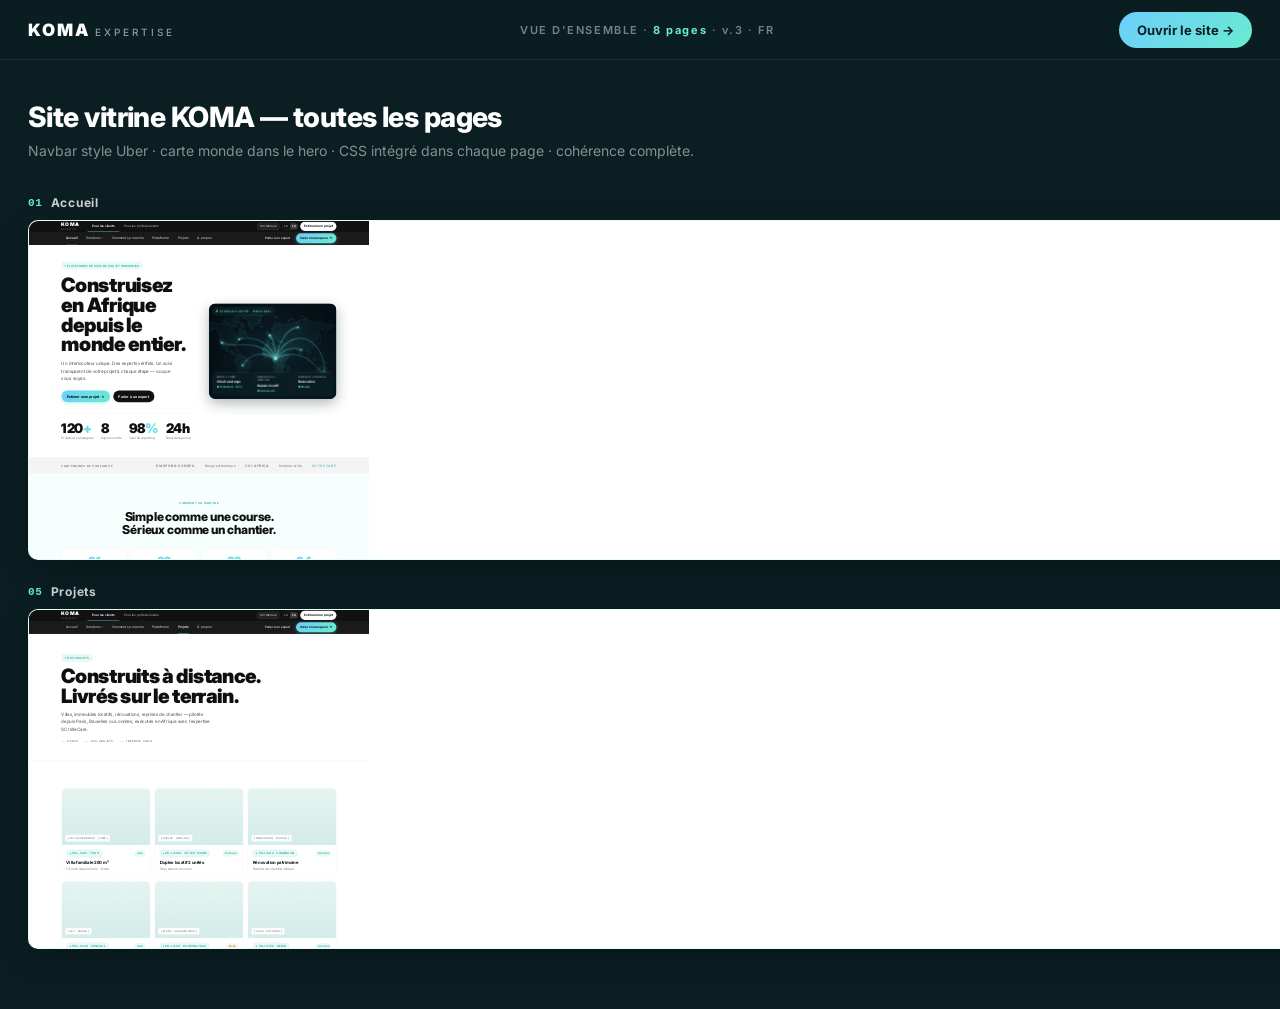
==== index.html @ 849e343f "init" ====
<!doctype html>
<html lang="fr">
<head>
<meta charset="utf-8"/>
<meta name="viewport" content="width=device-width, initial-scale=1"/>
<title>KOMA — Vue d'ensemble du site</title>
<link href="https://fonts.googleapis.com/css2?family=Inter:wght@400;500;600;700;800;900&display=swap" rel="stylesheet">
<style>
*,*::before,*::after{box-sizing:border-box;margin:0;padding:0;}
body{font-family:'Inter',sans-serif;background:#0B1F23;color:#fff;}
.bar{position:fixed;top:0;left:0;right:0;height:60px;background:rgba(11,31,35,0.95);backdrop-filter:blur(12px);display:flex;align-items:center;justify-content:space-between;padding:0 28px;border-bottom:1px solid rgba(255,255,255,0.08);z-index:100;}
.brand{font-weight:900;font-size:17px;letter-spacing:0.12em;}
.brand span{font-weight:500;font-size:10px;letter-spacing:0.3em;opacity:0.55;}
.meta{font-size:11px;color:rgba(255,255,255,0.45);letter-spacing:0.14em;font-weight:600;}
.meta b{color:#69EBD1;}
.cta{background:linear-gradient(135deg,#6DCEFC,#69EBD1);color:#0B1F23;border:0;padding:10px 18px;border-radius:999px;font:700 13px 'Inter';cursor:pointer;}
.wrap{padding:100px 28px 60px;max-width:1500px;margin:0 auto;}
.head{margin-bottom:36px;}
.head h1{font-size:28px;font-weight:800;letter-spacing:-0.02em;}
.head p{color:rgba(255,255,255,0.5);margin-top:8px;font-size:14px;}
.grid{display:grid;grid-template-columns:repeat(4,1fr);gap:24px;}
@media(max-width:1100px){.grid{grid-template-columns:repeat(2,1fr);}}
@media(max-width:600px){.grid{grid-template-columns:1fr;}}
.board{}
.board .label{display:flex;align-items:center;gap:8px;font-size:12px;font-weight:700;letter-spacing:0.06em;margin-bottom:10px;color:rgba(255,255,255,0.8);}
.board .label .n{font-family:monospace;color:#69EBD1;font-size:11px;}
.frame{border-radius:10px;overflow:hidden;border:1px solid rgba(105,235,209,0.18);box-shadow:0 8px 32px rgba(0,0,0,0.3);background:#fff;position:relative;height:340px;}
.frame iframe{width:1440px;border:none;transform-origin:0 0;pointer-events:none;display:block;}
.frame a.open{position:absolute;bottom:10px;right:10px;background:rgba(11,31,35,0.85);color:#69EBD1;font:600 10px monospace;letter-spacing:0.1em;padding:6px 11px;border-radius:999px;border:1px solid rgba(105,235,209,0.3);text-decoration:none;backdrop-filter:blur(4px);}
.frame a.full{position:absolute;inset:0;}
</style>
</head>
<body>
<div class="bar">
  <div class="brand">KOMA <span>EXPERTISE</span></div>
  <div class="meta">VUE D'ENSEMBLE · <b>8 pages</b> · v.3 · FR</div>
  <button class="cta" onclick="window.open('home.html','_blank')">Ouvrir le site →</button>
</div>
<div class="wrap">
  <div class="head">
    <h1>Site vitrine KOMA — toutes les pages</h1>
    <p>Navbar style Uber · carte monde dans le hero · CSS intégré dans chaque page · cohérence complète.</p>
  </div>
  <div class="grid" id="grid"></div>
</div>
<script>
const pages=[
 {label:'Accueil',href:'home.html',h:5400},
 {label:'Solutions',href:'solutions.html',h:3400},
 {label:'Comment ça marche',href:'journey.html',h:3200},
 {label:'Plateforme',href:'platform.html',h:3000},
 {label:'Projets',href:'projects.html',h:2800},
 {label:'Pour les pros',href:'partners.html',h:3800},
 {label:'À propos',href:'about.html',h:2800},
 {label:'Contact',href:'contact.html',h:2200},
];
const scale=340/1440;
const grid=document.getElementById('grid');
pages.forEach((p,i)=>{
 const fh=Math.round(p.h*scale);
 grid.innerHTML+=`<div class="board">
   <div class="label"><span class="n">0${i+1}</span> ${p.label}</div>
   <div class="frame">
     <iframe src="${p.href}" style="height:${p.h}px;transform:scale(${scale});" scrolling="no"></iframe>
     <a class="full" href="${p.href}" target="_blank"></a>
     <a class="open" href="${p.href}" target="_blank">Ouvrir ↗</a>
   </div>
 </div>`;
});
</script>
</body>
</html>
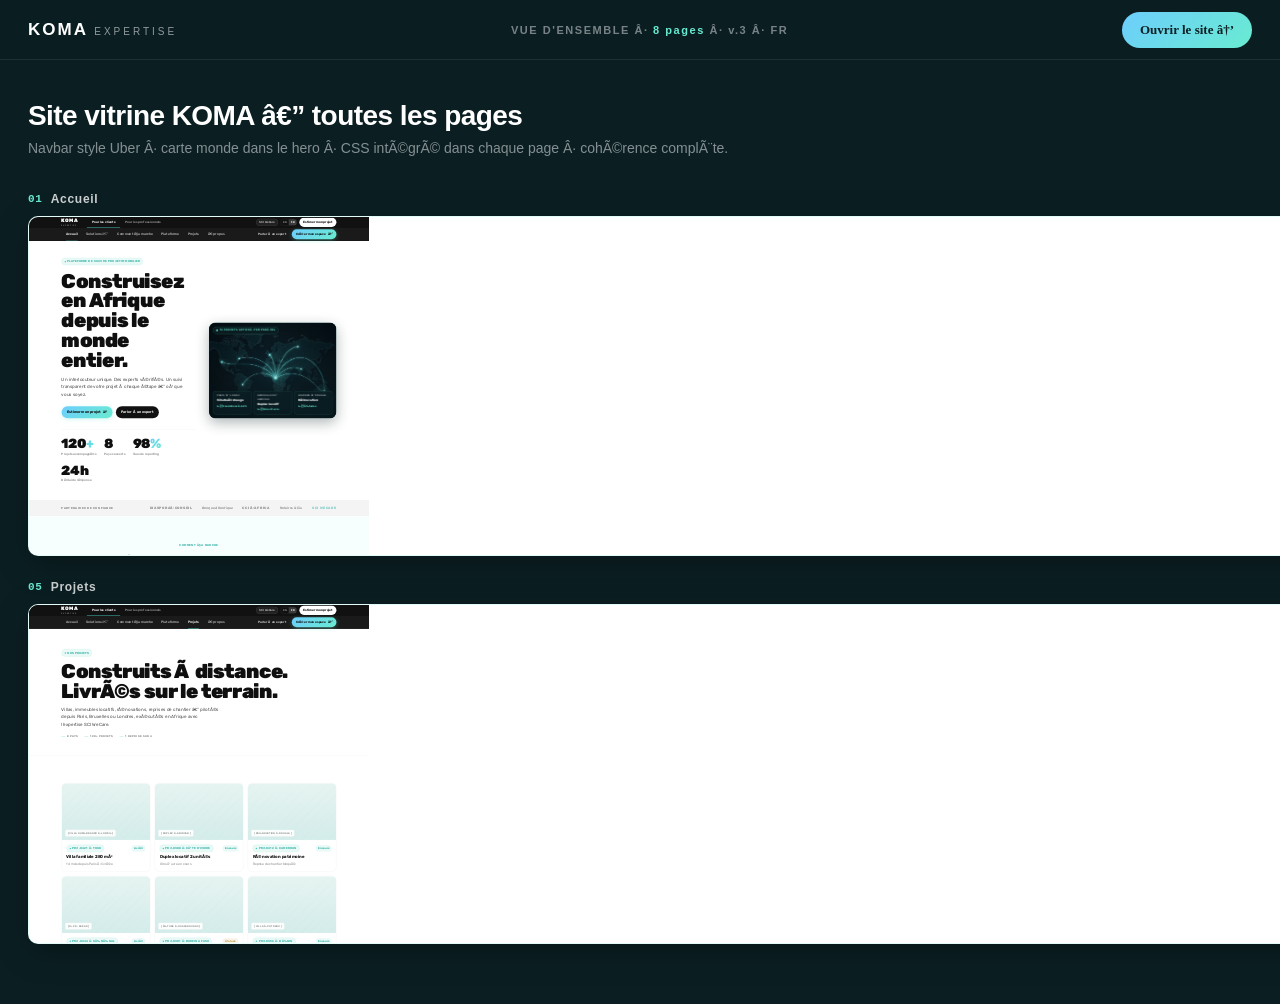
==== commit ab550f71: "Change fonts to Rubik across all pages Replace Inter with Rubik (wght 400,500,600,700,900) for displ" ====
--- a/index.html
+++ b/index.html
@@ -1,10 +1,10 @@
-<!doctype html>
+﻿<!doctype html>
 <html lang="fr">
 <head>
 <meta charset="utf-8"/>
 <meta name="viewport" content="width=device-width, initial-scale=1"/>
-<title>KOMA — Vue d'ensemble du site</title>
-<link href="https://fonts.googleapis.com/css2?family=Inter:wght@400;500;600;700;800;900&display=swap" rel="stylesheet">
+<title>KOMA â€” Vue d'ensemble du site</title>
+<link href="https://fonts.googleapis.com/css2?family=Rubik:wght@400;500;600;700;900&display=swap" rel="stylesheet">
 <style>
 *,*::before,*::after{box-sizing:border-box;margin:0;padding:0;}
 body{font-family:'Inter',sans-serif;background:#0B1F23;color:#fff;}
@@ -33,13 +33,13 @@
 <body>
 <div class="bar">
   <div class="brand">KOMA <span>EXPERTISE</span></div>
-  <div class="meta">VUE D'ENSEMBLE · <b>8 pages</b> · v.3 · FR</div>
-  <button class="cta" onclick="window.open('home.html','_blank')">Ouvrir le site →</button>
+  <div class="meta">VUE D'ENSEMBLE Â· <b>8 pages</b> Â· v.3 Â· FR</div>
+  <button class="cta" onclick="window.open('home.html','_blank')">Ouvrir le site â†’</button>
 </div>
 <div class="wrap">
   <div class="head">
-    <h1>Site vitrine KOMA — toutes les pages</h1>
-    <p>Navbar style Uber · carte monde dans le hero · CSS intégré dans chaque page · cohérence complète.</p>
+    <h1>Site vitrine KOMA â€” toutes les pages</h1>
+    <p>Navbar style Uber Â· carte monde dans le hero Â· CSS intÃ©grÃ© dans chaque page Â· cohÃ©rence complÃ¨te.</p>
   </div>
   <div class="grid" id="grid"></div>
 </div>
@@ -47,11 +47,11 @@
 const pages=[
  {label:'Accueil',href:'home.html',h:5400},
  {label:'Solutions',href:'solutions.html',h:3400},
- {label:'Comment ça marche',href:'journey.html',h:3200},
+ {label:'Comment Ã§a marche',href:'journey.html',h:3200},
  {label:'Plateforme',href:'platform.html',h:3000},
  {label:'Projets',href:'projects.html',h:2800},
  {label:'Pour les pros',href:'partners.html',h:3800},
- {label:'À propos',href:'about.html',h:2800},
+ {label:'Ã€ propos',href:'about.html',h:2800},
  {label:'Contact',href:'contact.html',h:2200},
 ];
 const scale=340/1440;
@@ -63,10 +63,12 @@
    <div class="frame">
      <iframe src="${p.href}" style="height:${p.h}px;transform:scale(${scale});" scrolling="no"></iframe>
      <a class="full" href="${p.href}" target="_blank"></a>
-     <a class="open" href="${p.href}" target="_blank">Ouvrir ↗</a>
+     <a class="open" href="${p.href}" target="_blank">Ouvrir â†—</a>
    </div>
  </div>`;
 });
 </script>
 </body>
 </html>
+
+
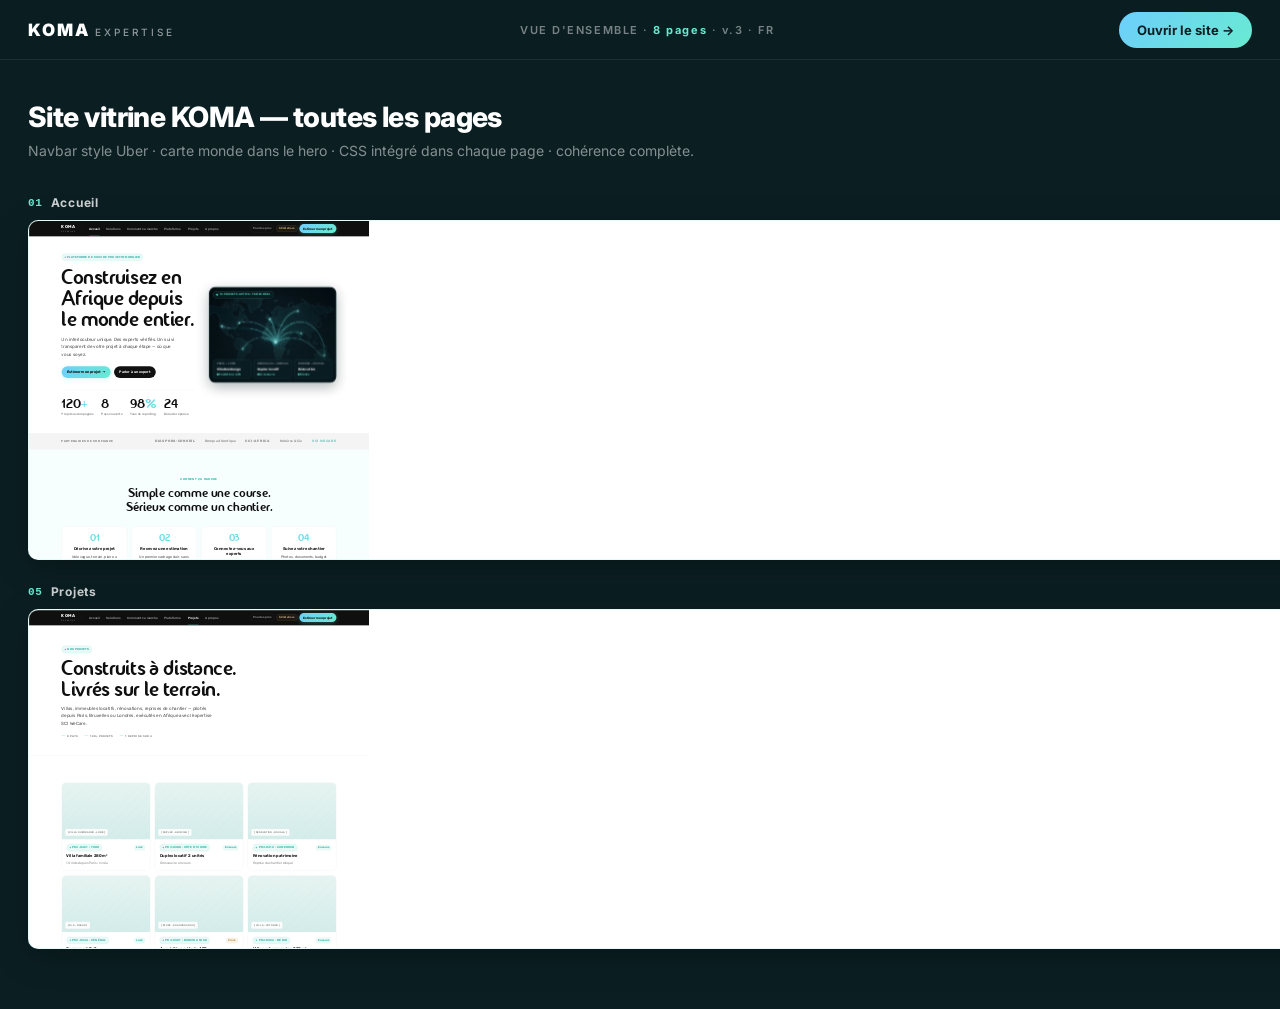
==== commit 1e39787a: "inint2" ====
--- a/index.html
+++ b/index.html
@@ -1,10 +1,10 @@
-﻿<!doctype html>
+<!doctype html>
 <html lang="fr">
 <head>
 <meta charset="utf-8"/>
 <meta name="viewport" content="width=device-width, initial-scale=1"/>
-<title>KOMA â€” Vue d'ensemble du site</title>
-<link href="https://fonts.googleapis.com/css2?family=Rubik:wght@400;500;600;700;900&display=swap" rel="stylesheet">
+<title>KOMA — Vue d'ensemble du site</title>
+<link href="https://fonts.googleapis.com/css2?family=Inter:wght@400;500;600;700;800;900&display=swap" rel="stylesheet">
 <style>
 *,*::before,*::after{box-sizing:border-box;margin:0;padding:0;}
 body{font-family:'Inter',sans-serif;background:#0B1F23;color:#fff;}
@@ -33,13 +33,13 @@
 <body>
 <div class="bar">
   <div class="brand">KOMA <span>EXPERTISE</span></div>
-  <div class="meta">VUE D'ENSEMBLE Â· <b>8 pages</b> Â· v.3 Â· FR</div>
-  <button class="cta" onclick="window.open('home.html','_blank')">Ouvrir le site â†’</button>
+  <div class="meta">VUE D'ENSEMBLE · <b>8 pages</b> · v.3 · FR</div>
+  <button class="cta" onclick="window.open('home.html','_blank')">Ouvrir le site →</button>
 </div>
 <div class="wrap">
   <div class="head">
-    <h1>Site vitrine KOMA â€” toutes les pages</h1>
-    <p>Navbar style Uber Â· carte monde dans le hero Â· CSS intÃ©grÃ© dans chaque page Â· cohÃ©rence complÃ¨te.</p>
+    <h1>Site vitrine KOMA — toutes les pages</h1>
+    <p>Navbar style Uber · carte monde dans le hero · CSS intégré dans chaque page · cohérence complète.</p>
   </div>
   <div class="grid" id="grid"></div>
 </div>
@@ -47,11 +47,11 @@
 const pages=[
  {label:'Accueil',href:'home.html',h:5400},
  {label:'Solutions',href:'solutions.html',h:3400},
- {label:'Comment Ã§a marche',href:'journey.html',h:3200},
+ {label:'Comment ça marche',href:'journey.html',h:3200},
  {label:'Plateforme',href:'platform.html',h:3000},
  {label:'Projets',href:'projects.html',h:2800},
  {label:'Pour les pros',href:'partners.html',h:3800},
- {label:'Ã€ propos',href:'about.html',h:2800},
+ {label:'À propos',href:'about.html',h:2800},
  {label:'Contact',href:'contact.html',h:2200},
 ];
 const scale=340/1440;
@@ -63,12 +63,10 @@
    <div class="frame">
      <iframe src="${p.href}" style="height:${p.h}px;transform:scale(${scale});" scrolling="no"></iframe>
      <a class="full" href="${p.href}" target="_blank"></a>
-     <a class="open" href="${p.href}" target="_blank">Ouvrir â†—</a>
+     <a class="open" href="${p.href}" target="_blank">Ouvrir ↗</a>
    </div>
  </div>`;
 });
 </script>
 </body>
 </html>
-
-
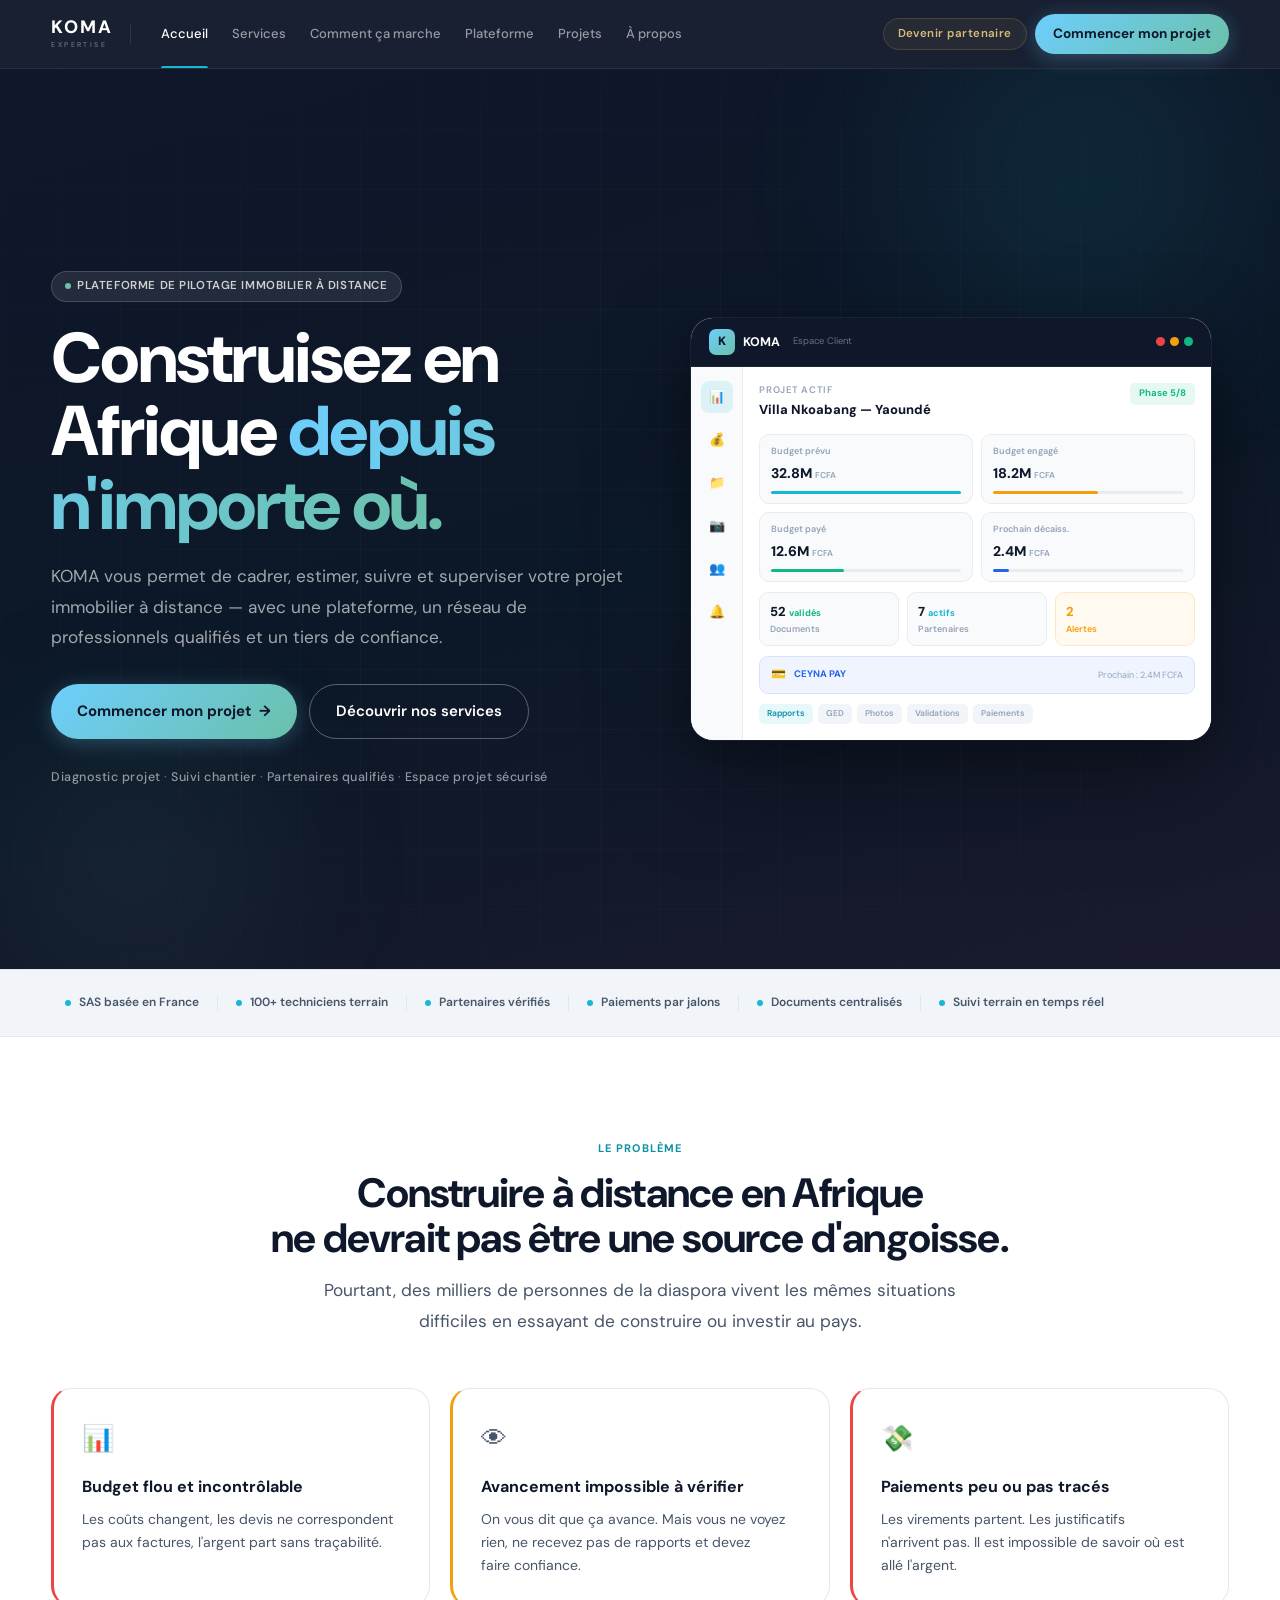
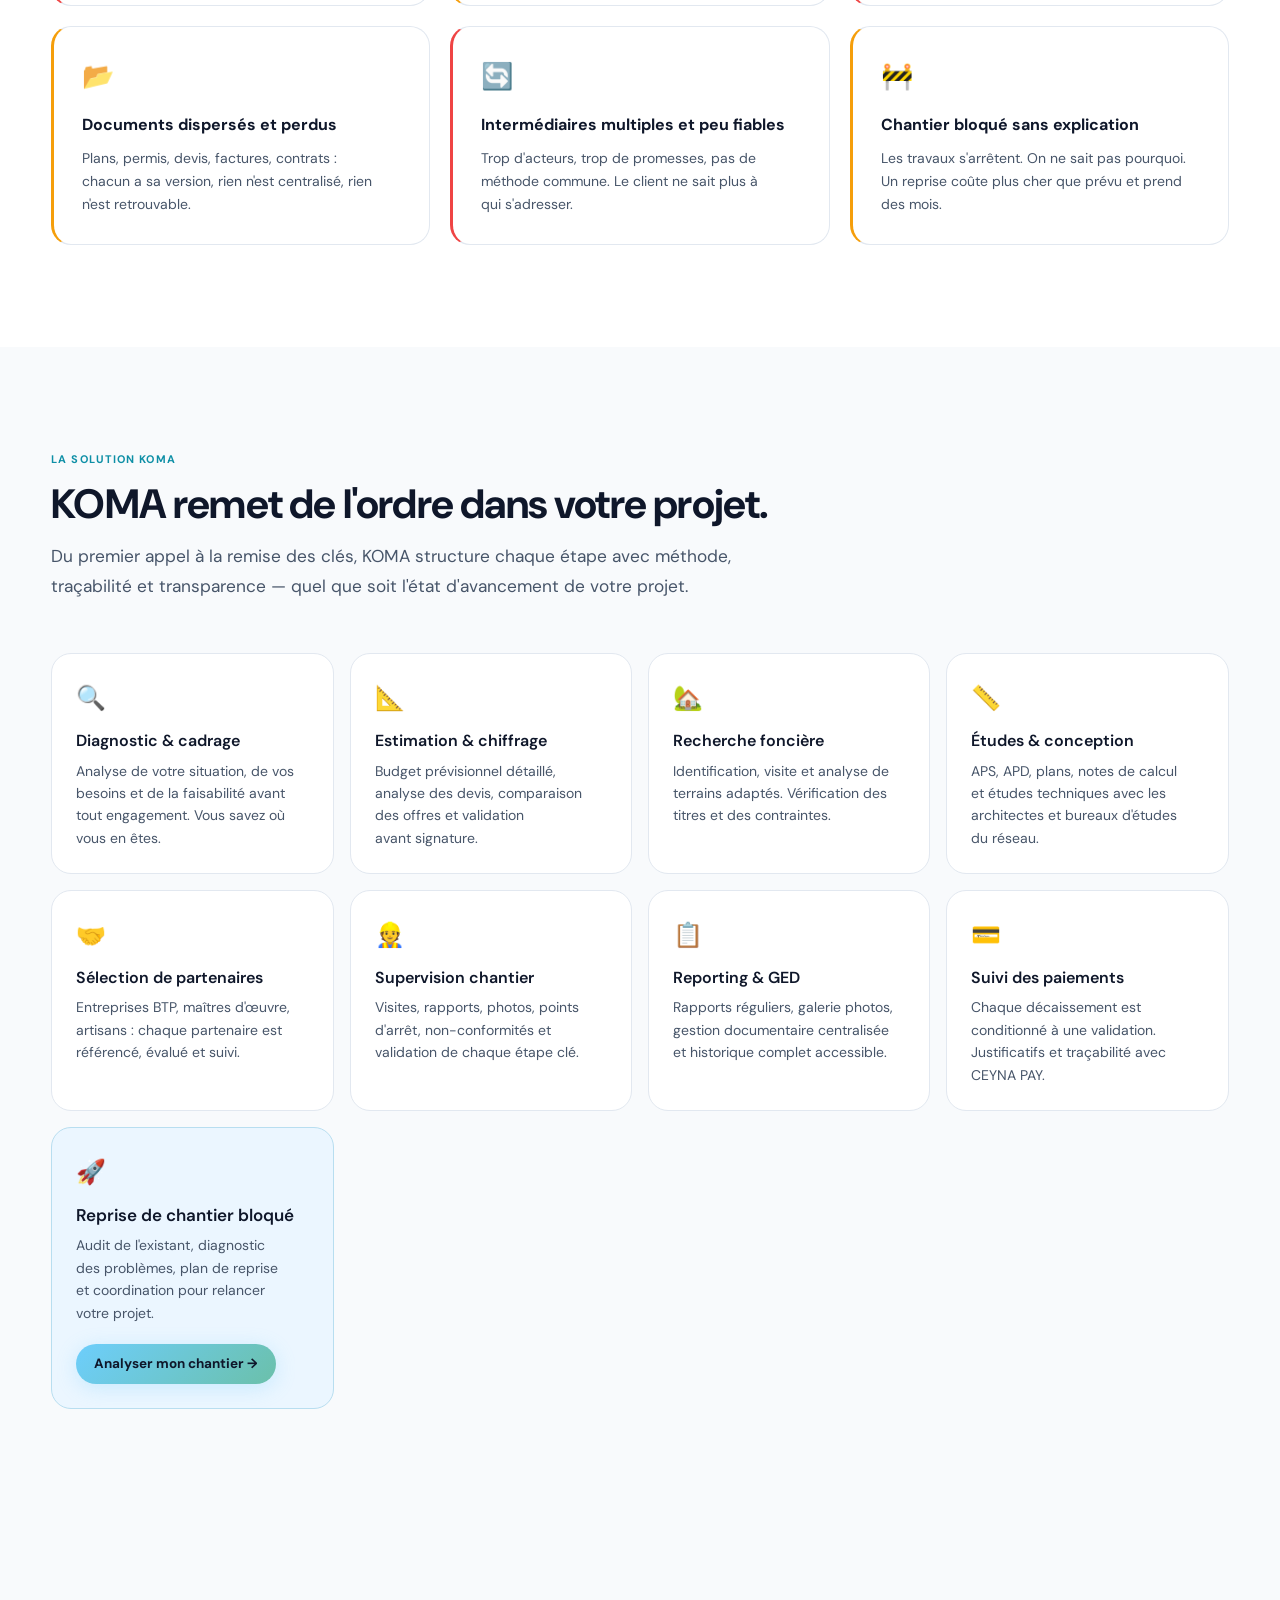
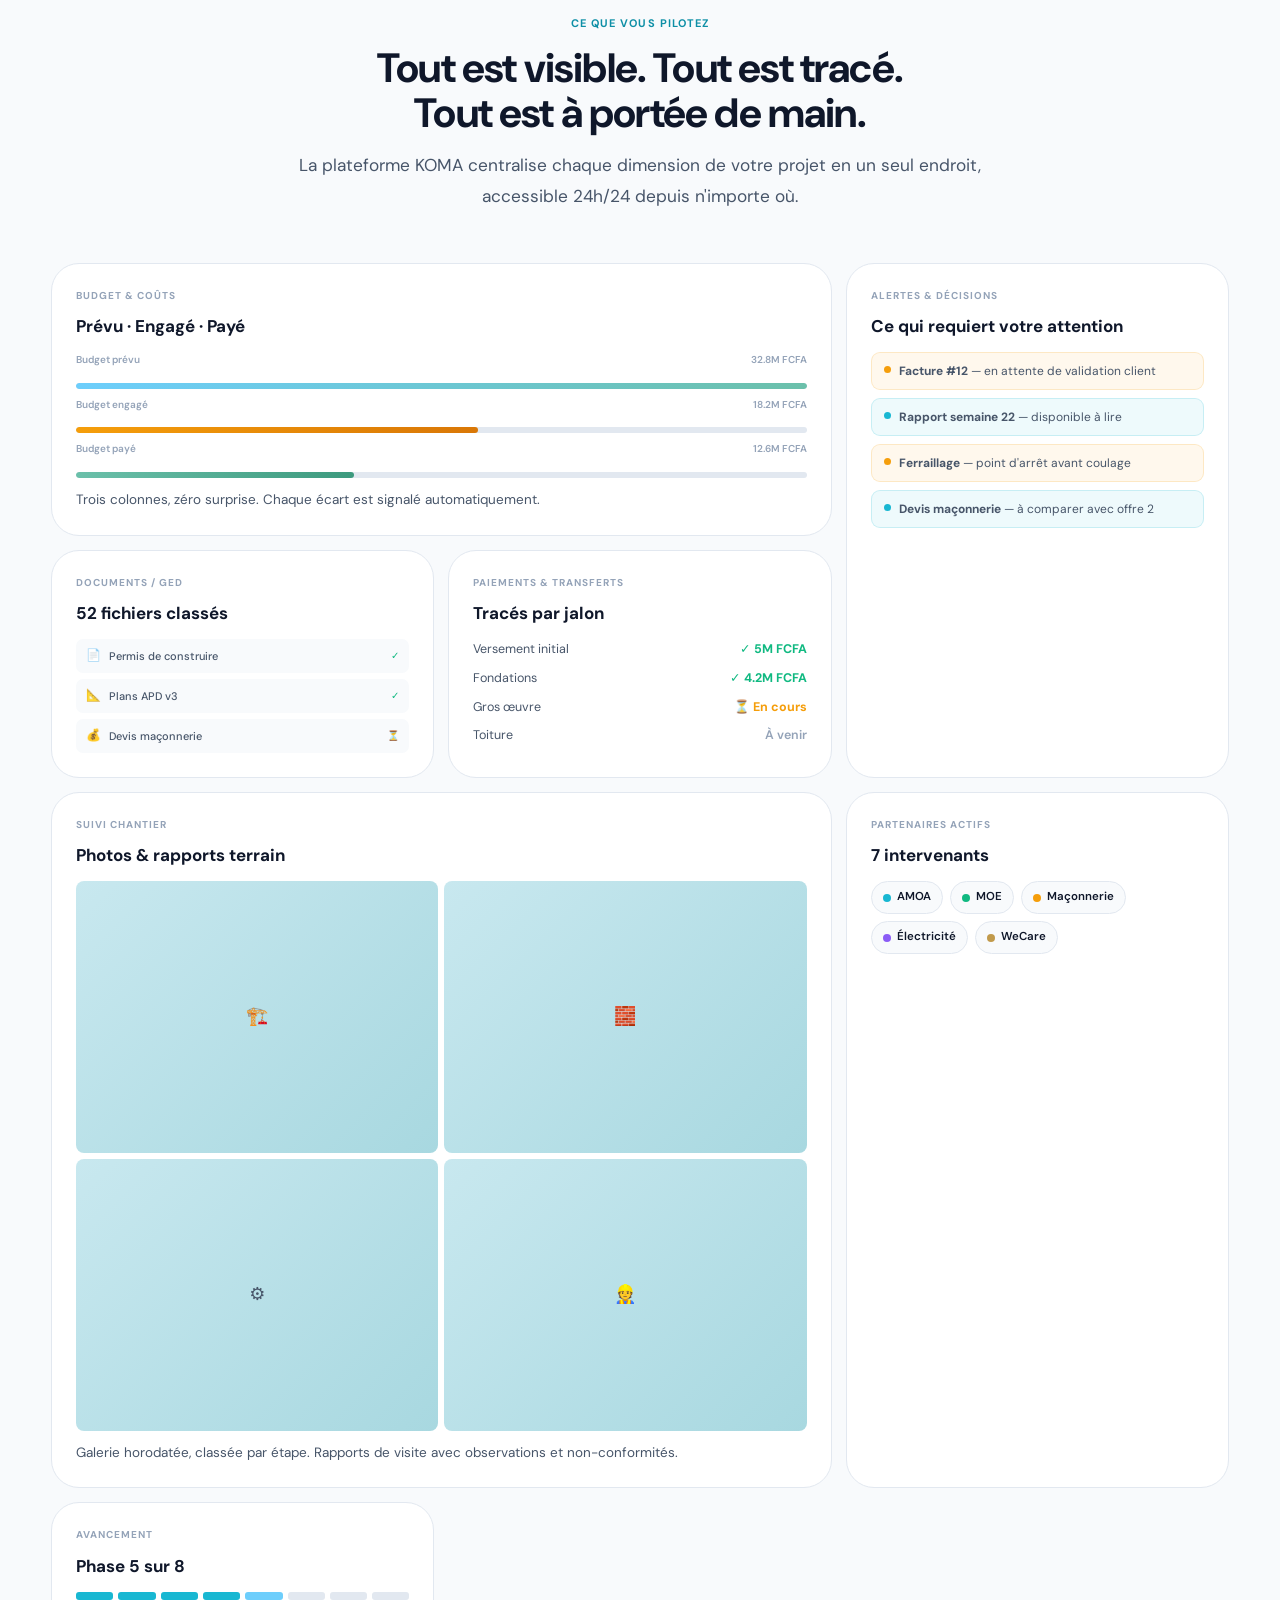
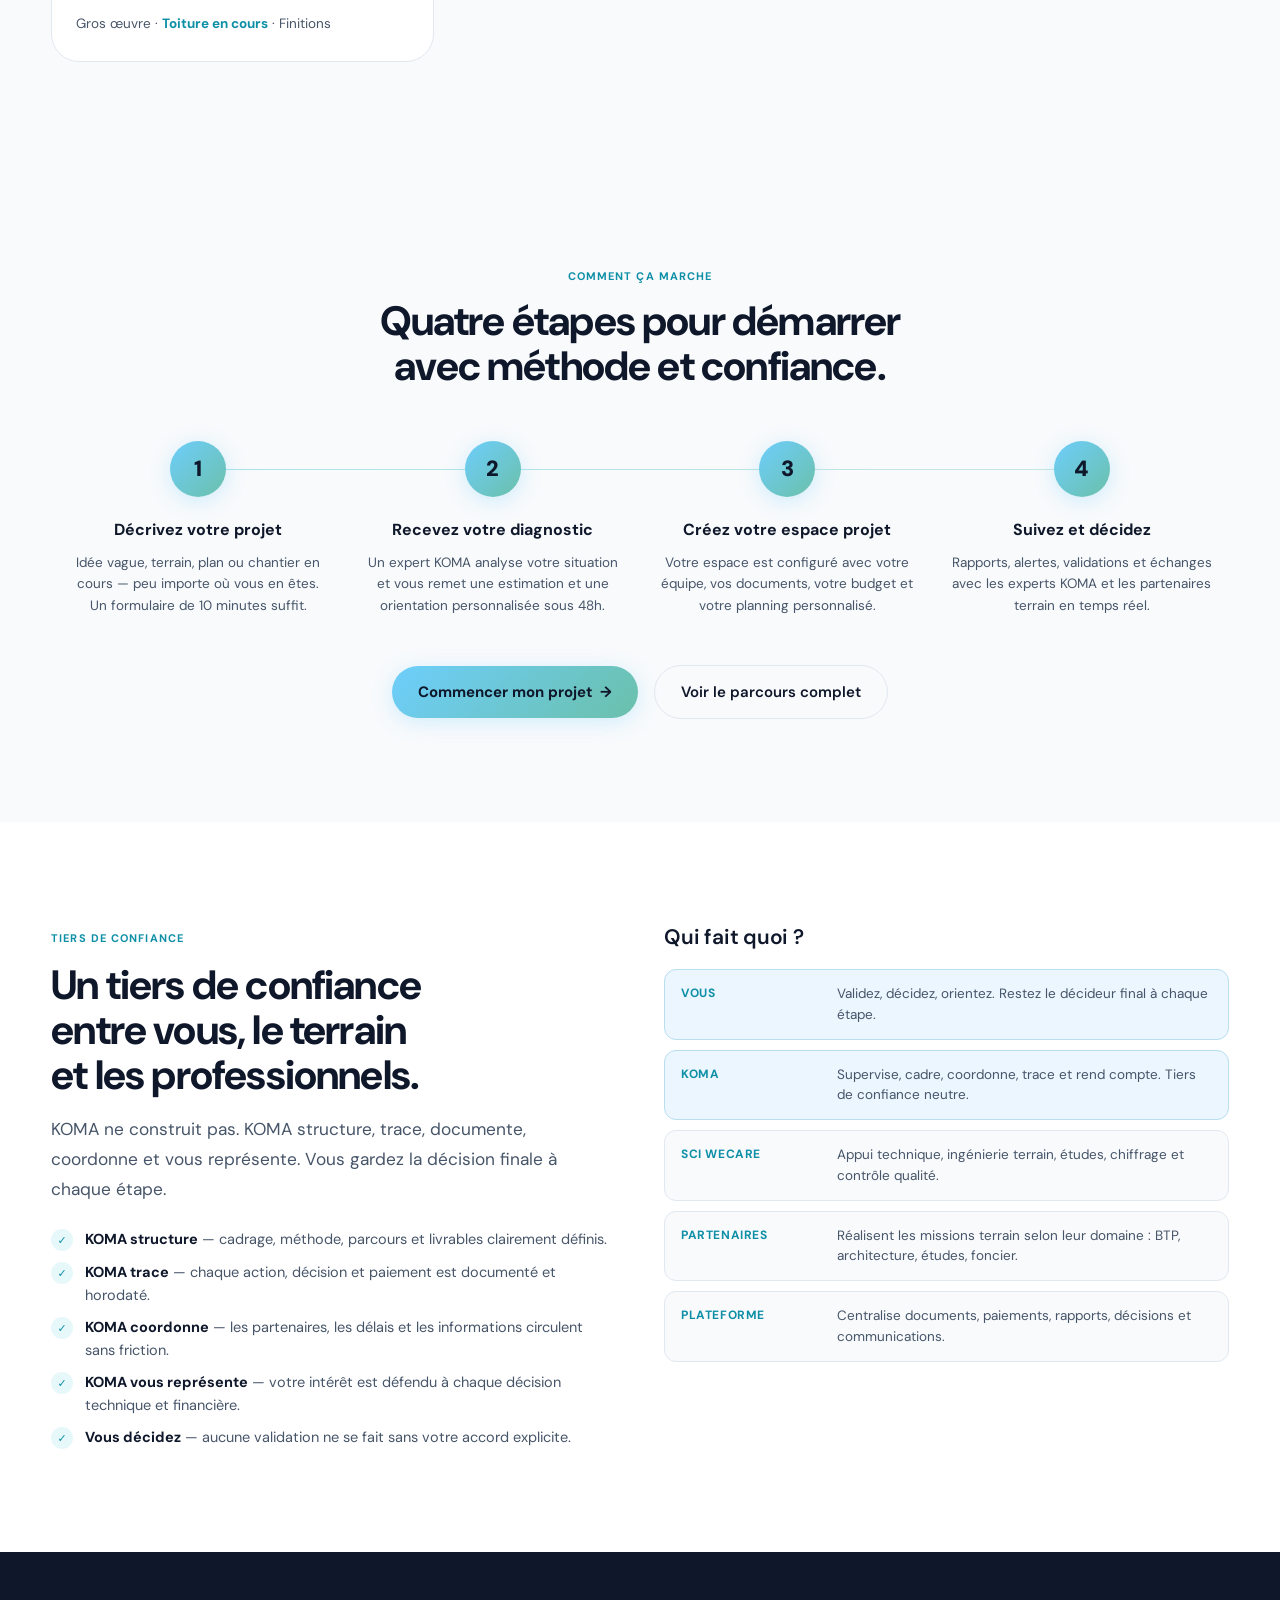
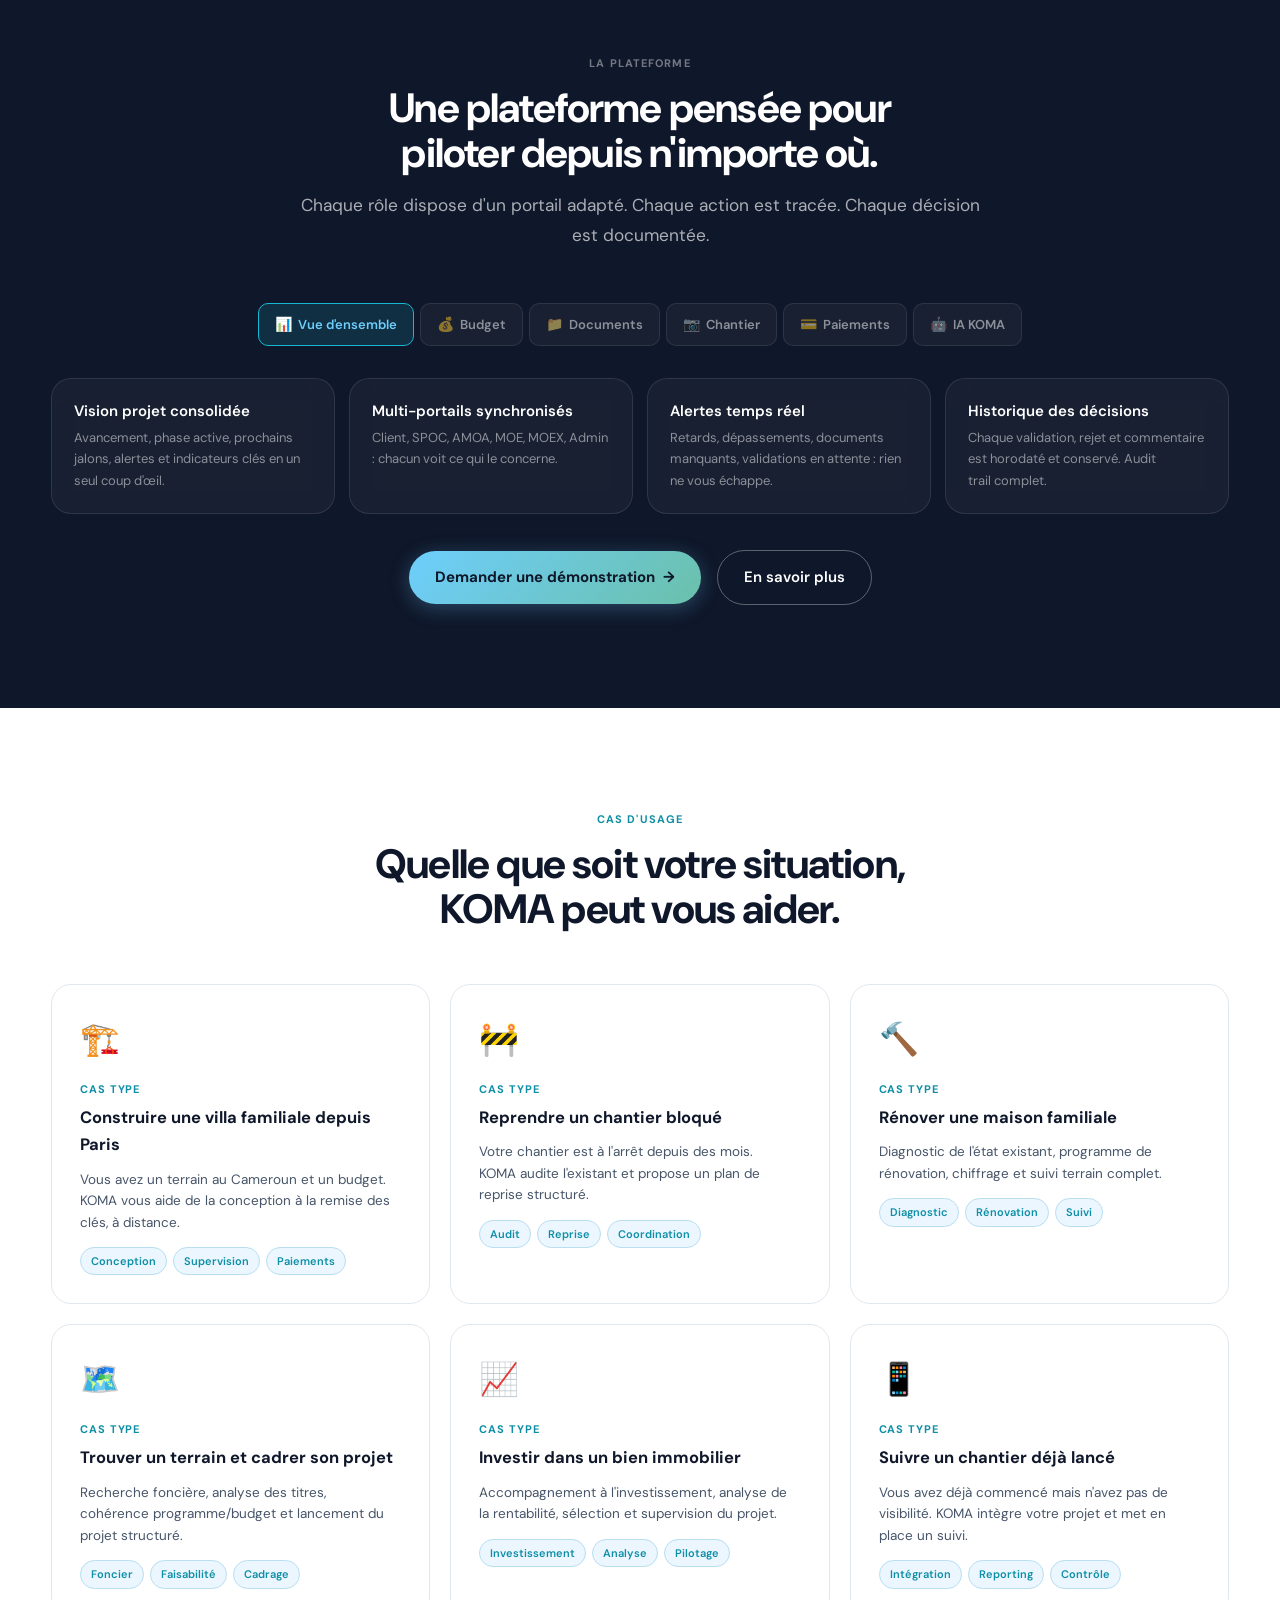
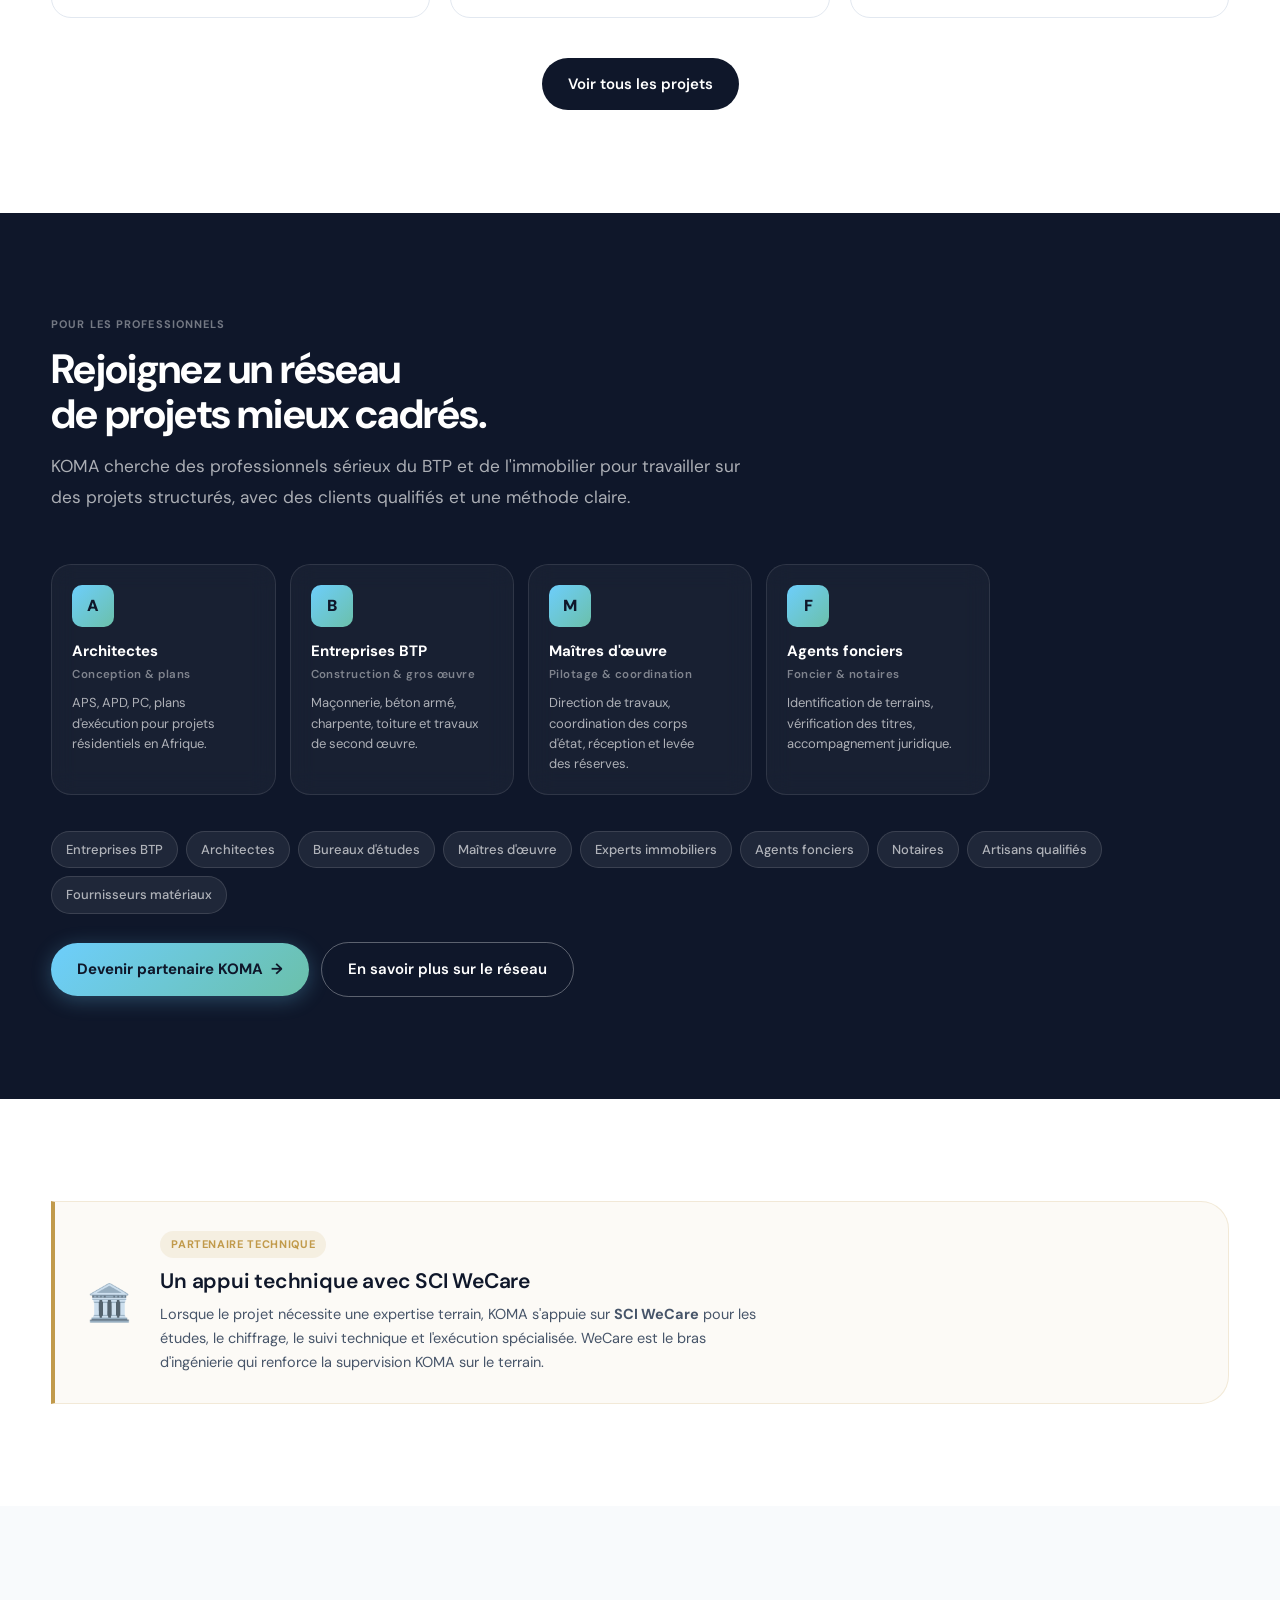
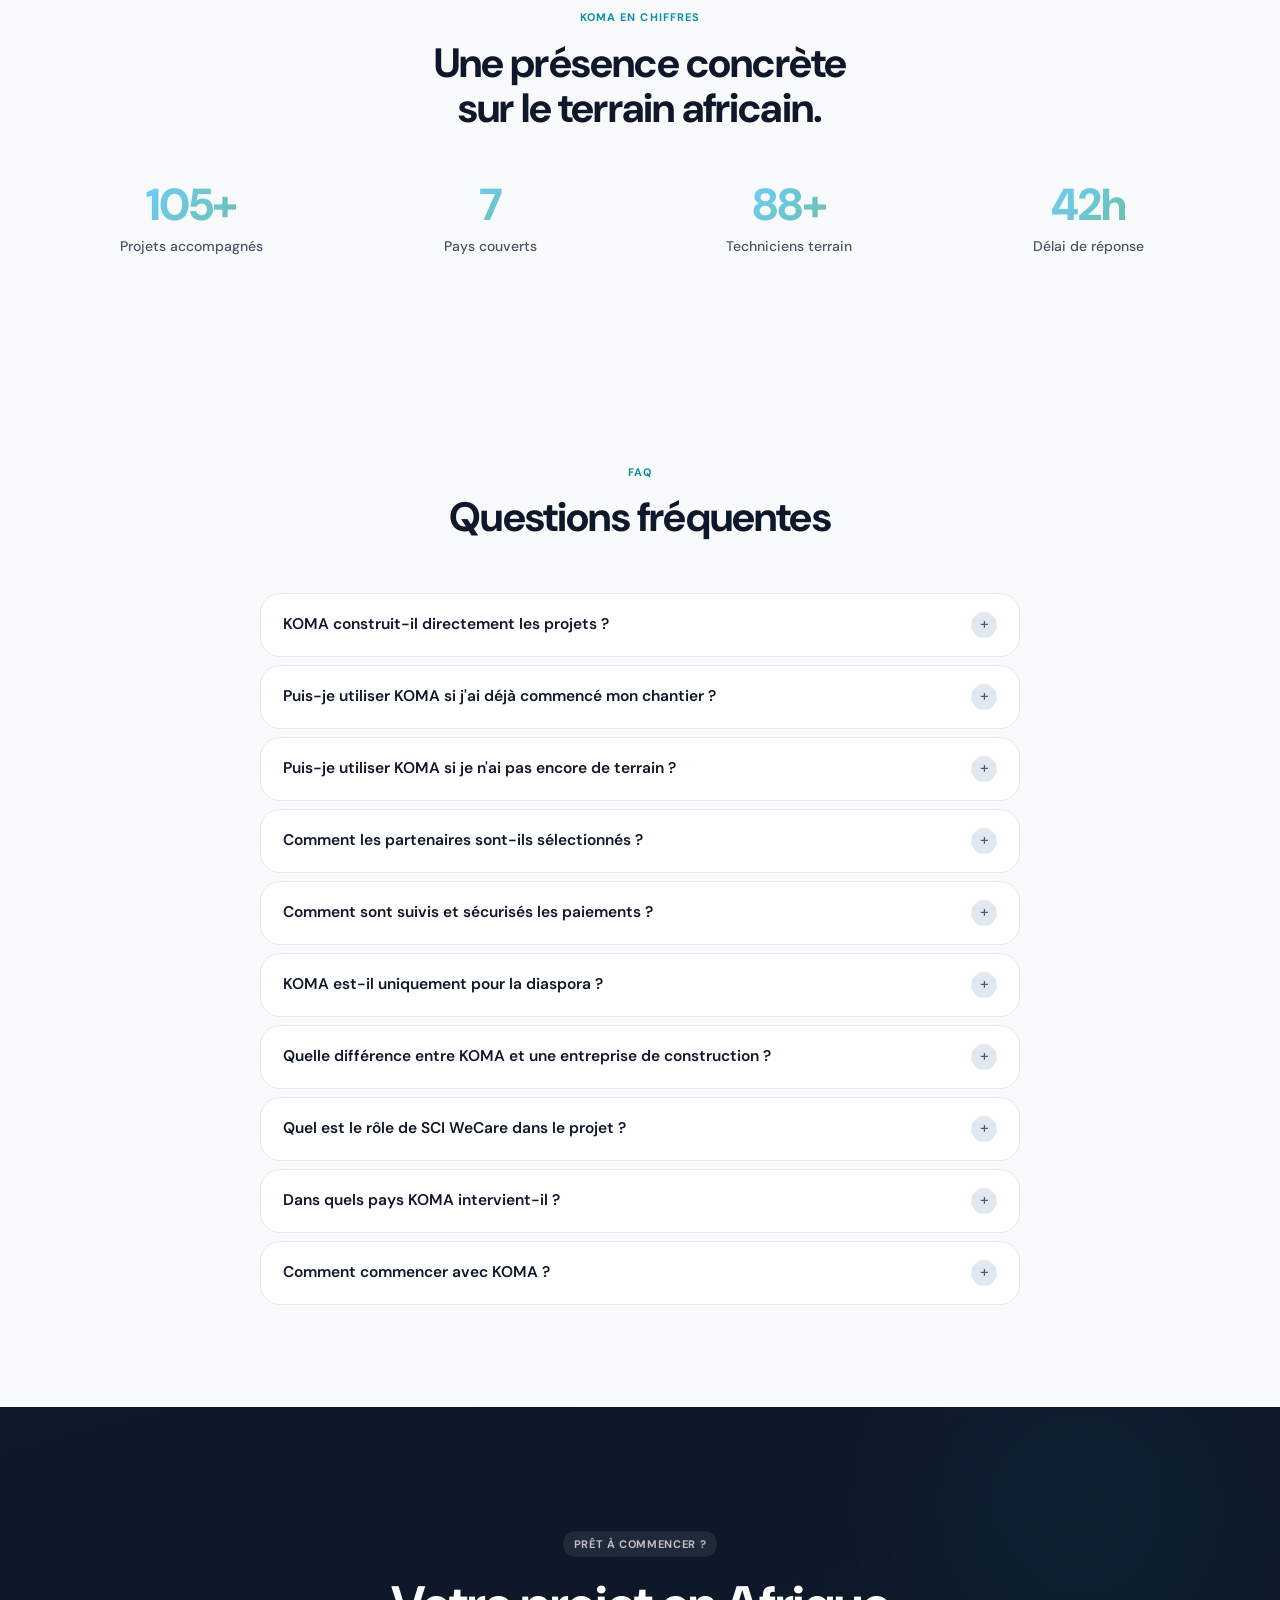
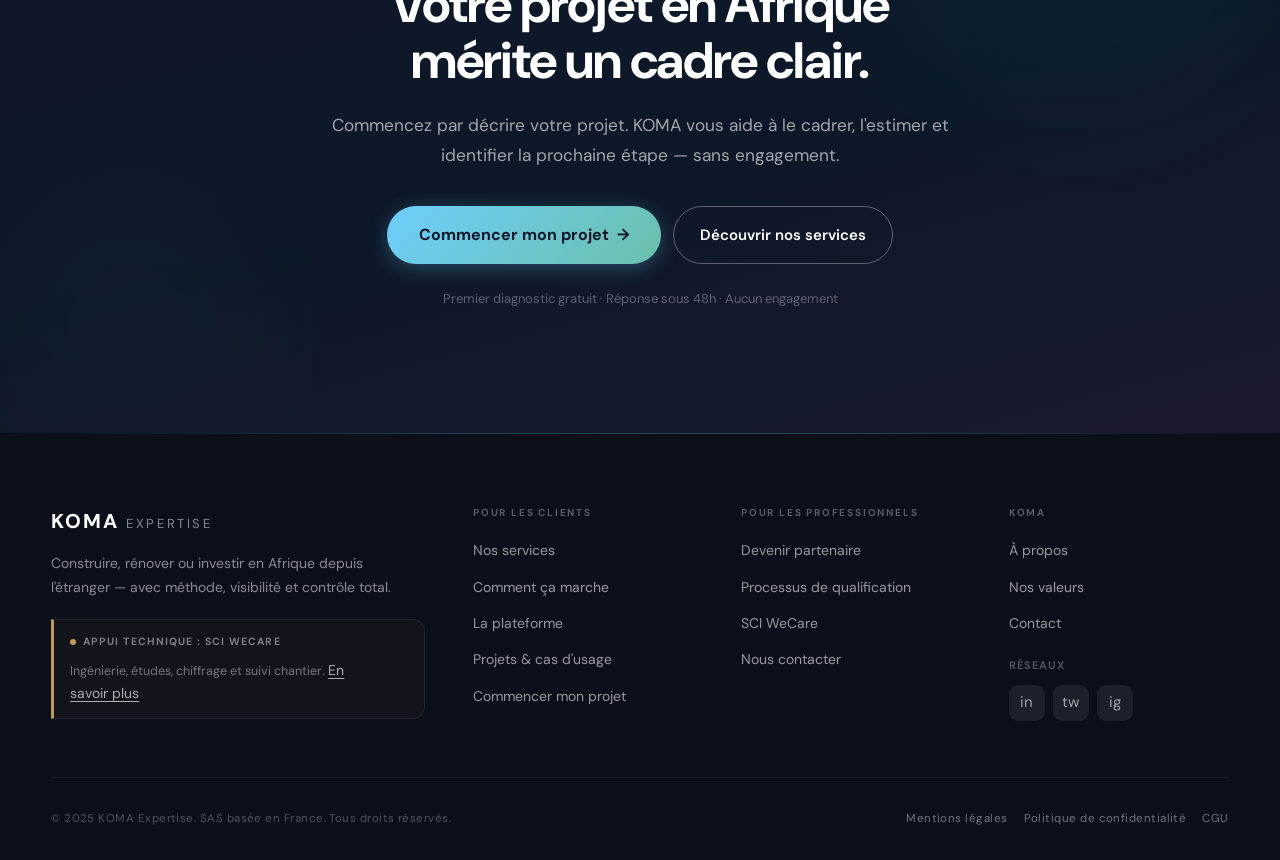
==== commit 1ff3c454: "new design2" ====
--- a/index.html
+++ b/index.html
@@ -3,70 +3,1182 @@
 <head>
 <meta charset="utf-8"/>
 <meta name="viewport" content="width=device-width, initial-scale=1"/>
-<title>KOMA — Vue d'ensemble du site</title>
-<link href="https://fonts.googleapis.com/css2?family=Inter:wght@400;500;600;700;800;900&display=swap" rel="stylesheet">
+<title>KOMA Expertise — Construisez en Afrique depuis n'importe où</title>
+<meta name="description" content="KOMA vous aide à cadrer, estimer, suivre et sécuriser votre projet immobilier en Afrique depuis l'étranger. Plateforme de pilotage, réseau de professionnels, tiers de confiance."/>
+<link rel="preconnect" href="https://fonts.googleapis.com">
+<link rel="preconnect" href="https://fonts.gstatic.com" crossorigin>
+<link href="https://fonts.googleapis.com/css2?family=DM+Sans:ital,opsz,wght@0,9..40,300;0,9..40,400;0,9..40,500;0,9..40,600;0,9..40,700;0,9..40,800;0,9..40,900&display=swap" rel="stylesheet">
+<link rel="stylesheet" href="styles.css">
 <style>
-*,*::before,*::after{box-sizing:border-box;margin:0;padding:0;}
-body{font-family:'Inter',sans-serif;background:#0B1F23;color:#fff;}
-.bar{position:fixed;top:0;left:0;right:0;height:60px;background:rgba(11,31,35,0.95);backdrop-filter:blur(12px);display:flex;align-items:center;justify-content:space-between;padding:0 28px;border-bottom:1px solid rgba(255,255,255,0.08);z-index:100;}
-.brand{font-weight:900;font-size:17px;letter-spacing:0.12em;}
-.brand span{font-weight:500;font-size:10px;letter-spacing:0.3em;opacity:0.55;}
-.meta{font-size:11px;color:rgba(255,255,255,0.45);letter-spacing:0.14em;font-weight:600;}
-.meta b{color:#69EBD1;}
-.cta{background:linear-gradient(135deg,#6DCEFC,#69EBD1);color:#0B1F23;border:0;padding:10px 18px;border-radius:999px;font:700 13px 'Inter';cursor:pointer;}
-.wrap{padding:100px 28px 60px;max-width:1500px;margin:0 auto;}
-.head{margin-bottom:36px;}
-.head h1{font-size:28px;font-weight:800;letter-spacing:-0.02em;}
-.head p{color:rgba(255,255,255,0.5);margin-top:8px;font-size:14px;}
-.grid{display:grid;grid-template-columns:repeat(4,1fr);gap:24px;}
-@media(max-width:1100px){.grid{grid-template-columns:repeat(2,1fr);}}
-@media(max-width:600px){.grid{grid-template-columns:1fr;}}
-.board{}
-.board .label{display:flex;align-items:center;gap:8px;font-size:12px;font-weight:700;letter-spacing:0.06em;margin-bottom:10px;color:rgba(255,255,255,0.8);}
-.board .label .n{font-family:monospace;color:#69EBD1;font-size:11px;}
-.frame{border-radius:10px;overflow:hidden;border:1px solid rgba(105,235,209,0.18);box-shadow:0 8px 32px rgba(0,0,0,0.3);background:#fff;position:relative;height:340px;}
-.frame iframe{width:1440px;border:none;transform-origin:0 0;pointer-events:none;display:block;}
-.frame a.open{position:absolute;bottom:10px;right:10px;background:rgba(11,31,35,0.85);color:#69EBD1;font:600 10px monospace;letter-spacing:0.1em;padding:6px 11px;border-radius:999px;border:1px solid rgba(105,235,209,0.3);text-decoration:none;backdrop-filter:blur(4px);}
-.frame a.full{position:absolute;inset:0;}
+/* ─── HERO ─── */
+.hero-section {
+  position:relative; overflow:hidden; min-height:100svh;
+  background: var(--grad-hero);
+  display:flex; flex-direction:column; justify-content:center;
+  padding: 80px 0 60px;
+}
+.hero-bg { position:absolute; inset:0; pointer-events:none; overflow:hidden; }
+.hero-orb {
+  position:absolute; border-radius:50%;
+  filter:blur(72px); animation: orbfloat 18s ease-in-out infinite;
+}
+.hero-orb-1 { width:520px; height:520px; top:-160px; right:-60px; background:radial-gradient(circle,rgba(24,183,210,.14),transparent 68%); animation-delay:0s; }
+.hero-orb-2 { width:420px; height:420px; bottom:-100px; left:-80px;  background:radial-gradient(circle,rgba(107,192,170,.1),transparent 68%); animation-delay:-6s; }
+.hero-orb-3 { width:280px; height:280px; top:40%; left:48%; background:radial-gradient(circle,rgba(109,206,252,.07),transparent 68%); animation-delay:-12s; }
+.hero-grid-bg {
+  position:absolute; inset:0;
+  background-image: linear-gradient(rgba(255,255,255,.025) 1px, transparent 1px),
+                    linear-gradient(90deg, rgba(255,255,255,.025) 1px, transparent 1px);
+  background-size: 60px 60px;
+  mask-image: radial-gradient(ellipse 80% 80% at 50% 50%, black 30%, transparent 100%);
+}
+.hero-inner {
+  display:flex; align-items:center; justify-content:space-between; gap:48px;
+  flex-wrap:wrap; max-width:var(--maxw); margin:0 auto; padding:0 var(--gut);
+  width:100%;
+}
+.hero-content { flex: 1 1 480px; min-width:280px; }
+.hero-content > * { animation: fadeup .7s var(--ease-expo) both; }
+.hero-content > *:nth-child(1) { animation-delay:.05s; }
+.hero-content > *:nth-child(2) { animation-delay:.15s; }
+.hero-content > *:nth-child(3) { animation-delay:.25s; }
+.hero-content > *:nth-child(4) { animation-delay:.35s; }
+.hero-content > *:nth-child(5) { animation-delay:.45s; }
+.hero-content h1 {
+  font-size: clamp(38px, 5.5vw, 72px); color:#fff; margin-top:20px;
+}
+.hero-content h1 .accent-grad {
+  background: linear-gradient(90deg, var(--teal-sky), var(--teal-mint));
+  -webkit-background-clip:text; -webkit-text-fill-color:transparent; background-clip:text;
+}
+.hero-content .lead { color:rgba(255,255,255,.62); margin-top:18px; max-width:50ch; }
+.hero-ctas { display:flex; gap:12px; margin-top:32px; flex-wrap:wrap; }
+.hero-proof {
+  margin-top:28px; font-size:12.5px; font-weight:500; letter-spacing:.04em;
+  color:rgba(255,255,255,.36);
+}
+.hero-proof span { color:rgba(255,255,255,.55); }
+
+/* Hero mockup */
+.hero-visual {
+  flex: 1 1 460px; min-width:280px; display:flex; justify-content:center;
+  animation: fadeup .9s .2s var(--ease-expo) both;
+}
+.hero-device {
+  width:100%; max-width:520px;
+  background:var(--white); border-radius:22px; overflow:hidden;
+  box-shadow: 0 40px 100px rgba(0,0,0,.35), 0 8px 32px rgba(0,0,0,.2), 0 0 0 1px rgba(255,255,255,.08);
+}
+.device-bar {
+  background:#0F172A; padding:11px 18px; display:flex; align-items:center; justify-content:space-between;
+  border-bottom:1px solid rgba(255,255,255,.06);
+}
+.device-bar .dev-brand { display:flex; align-items:center; gap:8px; }
+.device-bar .dev-k { width:26px; height:26px; border-radius:7px; background:var(--grad-cta); display:flex; align-items:center; justify-content:center; font-size:12px; font-weight:900; color:var(--ink); }
+.device-bar .dev-name { font-size:12.5px; font-weight:700; color:#fff; }
+.device-bar .dev-sub  { font-size:9.5px; color:rgba(255,255,255,.38); margin-left:5px; }
+.device-dots { display:flex; gap:5px; }
+.device-dots span { width:9px; height:9px; border-radius:50%; }
+.device-body { display:flex; min-height:320px; }
+.device-sidebar {
+  width:52px; background:#F8FAFC; border-right:1px solid #E8ECF0;
+  padding:14px 0; display:flex; flex-direction:column; align-items:center; gap:11px; flex-shrink:0;
+}
+.dev-icon {
+  width:32px; height:32px; border-radius:8px; display:flex; align-items:center; justify-content:center; font-size:13px;
+}
+.dev-icon.act { background:rgba(24,183,210,.12); }
+.device-main { flex:1; padding:16px; background:#fff; overflow:hidden; }
+.dev-proj-head { display:flex; justify-content:space-between; align-items:flex-start; margin-bottom:14px; }
+.dev-proj-name { font-size:13px; font-weight:800; color:#0F172A; }
+.dev-proj-sub  { font-size:9.5px; font-weight:600; color:#94A3B8; text-transform:uppercase; letter-spacing:.06em; }
+.dev-phase { font-size:9.5px; font-weight:700; color:var(--success); background:rgba(16,185,129,.1); padding:3px 9px; border-radius:5px; }
+.dev-budget-cards { display:grid; grid-template-columns:1fr 1fr; gap:8px; margin-bottom:10px; }
+.dev-bcard { background:#F8FAFC; border-radius:10px; padding:9px 11px; border:1px solid #E8ECF0; }
+.dev-bcard .dbc-lbl { font-size:9px; font-weight:600; color:#94A3B8; margin-bottom:3px; }
+.dev-bcard .dbc-val { font-size:14px; font-weight:800; color:#0F172A; }
+.dev-bcard .dbc-cur { font-size:8.5px; font-weight:600; color:#94A3B8; }
+.dev-bar { height:3px; background:#E8ECF0; border-radius:3px; margin-top:6px; }
+.dev-bar-fill { height:3px; border-radius:3px; }
+.dev-row { display:flex; gap:8px; margin-bottom:10px; }
+.dev-stat { flex:1; background:#F8FAFC; border-radius:9px; padding:8px 10px; border:1px solid #E8ECF0; }
+.dev-stat .ds-v { font-size:13px; font-weight:800; color:#0F172A; }
+.dev-stat .ds-l { font-size:9px; font-weight:600; color:#94A3B8; }
+.dev-pay-bar {
+  background:rgba(37,99,235,.07); border-radius:9px; padding:8px 11px;
+  border:1px solid rgba(37,99,235,.12); display:flex; align-items:center; gap:8px; margin-bottom:10px;
+}
+.dev-pay-icon { font-size:12px; }
+.dev-pay-label { font-size:9.5px; font-weight:700; color:#2563EB; }
+.dev-pay-text  { font-size:9px; color:#94A3B8; margin-left:auto; }
+.dev-tags { display:flex; gap:5px; flex-wrap:wrap; }
+.dev-tag { font-size:8.5px; font-weight:600; padding:3px 8px; border-radius:5px; }
+.dev-tag-act { background:rgba(24,183,210,.1); color:var(--teal-dark); }
+.dev-tag-def { background:#F1F5F9; color:#94A3B8; }
+
+/* ─── TRUST BAR ─── */
+.trust-bar {
+  background:var(--light); border-top:1px solid var(--rule); border-bottom:1px solid var(--rule);
+  padding:16px 0; overflow:hidden;
+}
+.trust-bar-inner {
+  display:flex; align-items:center; gap:0; max-width:var(--maxw); margin:0 auto; padding:0 var(--gut);
+  flex-wrap:wrap; gap:4px;
+}
+.trust-item {
+  display:flex; align-items:center; gap:8px;
+  padding:7px 14px;
+  font-size:12px; font-weight:600; color:var(--body); white-space:nowrap;
+}
+.trust-item .t-dot { width:6px; height:6px; border-radius:50%; background:var(--teal); flex-shrink:0; }
+.trust-sep { width:1px; height:16px; background:var(--rule); flex-shrink:0; }
+
+/* ─── PAIN CARDS ─── */
+.pain-card { border-left:3px solid transparent; }
+.pain-card:nth-child(1) { border-left-color:#EF4444; }
+.pain-card:nth-child(2) { border-left-color:var(--orange); }
+.pain-card:nth-child(3) { border-left-color:#EF4444; }
+.pain-card:nth-child(4) { border-left-color:var(--orange); }
+.pain-card:nth-child(5) { border-left-color:#EF4444; }
+.pain-card:nth-child(6) { border-left-color:var(--orange); }
+.pain-card::before { display:none; }
+.pain-icon { font-size:26px; margin-bottom:14px; }
+.pain-title { font-size:16px; font-weight:700; color:var(--ink); margin-bottom:8px; }
+
+/* ─── SOLUTION ─── */
+.sol-grid { display:grid; grid-template-columns:repeat(auto-fill, minmax(260px,1fr)); gap:16px; }
+.sol-card { padding:24px; }
+.sol-num { font-family:var(--f-display); font-weight:900; font-size:13px; letter-spacing:.04em; color:var(--teal-dark); margin-bottom:12px; }
+.sol-icon { font-size:24px; margin-bottom:12px; }
+
+/* ─── BENTO GRID ─── */
+.bento-section { background:var(--paper); }
+.bento-grid {
+  display:grid;
+  grid-template-columns: repeat(3, 1fr);
+  grid-auto-rows: minmax(160px, auto);
+  gap:14px;
+}
+.bc { background:var(--white); border:1px solid var(--rule); border-radius:var(--r-xl); overflow:hidden; padding:24px; position:relative; transition:box-shadow var(--dur-base) var(--ease-expo), transform var(--dur-base) var(--ease-expo); }
+.bc:hover { box-shadow:var(--sh-md); transform:translateY(-2px); }
+.bc-wide  { grid-column: span 2; }
+.bc-tall  { grid-row: span 2; }
+.bc-label { font-size:10px; font-weight:700; letter-spacing:.1em; text-transform:uppercase; color:var(--stone); margin-bottom:8px; }
+.bc-title { font-size:17px; font-weight:700; color:var(--ink); margin-bottom:12px; }
+.bc-sub   { font-size:13.5px; color:var(--body); line-height:1.55; }
+
+/* Bento mini mockup elements */
+.mini-bar { height:6px; border-radius:4px; background:var(--rule); margin-bottom:8px; overflow:hidden; }
+.mini-bar-fill { height:100%; border-radius:4px; }
+.mini-bar-teal  { background:var(--grad-cta); }
+.mini-bar-green { background:linear-gradient(90deg,var(--teal-mint),#3d9a7e); }
+.mini-bar-orange{ background:linear-gradient(90deg,var(--orange),#d97706); }
+.mini-progress { display:flex; justify-content:space-between; font-size:10px; font-weight:600; color:var(--stone); margin-bottom:14px; }
+
+.mini-phase { display:flex; gap:5px; margin-top:12px; }
+.mp { height:8px; flex:1; border-radius:3px; }
+.mp.done { background:var(--teal); }
+.mp.now  { background:var(--teal-sky); animation:livepulse 2s infinite; }
+.mp.todo { background:var(--rule); }
+
+.mini-docs { display:grid; gap:6px; margin-top:10px; }
+.md-row { display:flex; align-items:center; gap:8px; background:var(--paper); border-radius:7px; padding:7px 10px; }
+.md-icon { font-size:12px; }
+.md-name { font-size:11px; font-weight:500; color:var(--body); flex:1; }
+.md-status { font-size:10px; font-weight:600; }
+.md-ok { color:var(--success); }
+.md-warn { color:var(--orange); }
+
+.mini-photos { display:grid; grid-template-columns:1fr 1fr; gap:6px; margin-top:10px; }
+.mp-thumb { border-radius:8px; aspect-ratio:4/3; background:linear-gradient(135deg,#C8E8EF,#A8D8E0); display:flex; align-items:center; justify-content:center; font-size:18px; }
+
+.alert-list { display:grid; gap:8px; margin-top:12px; }
+.alert-item { display:flex; align-items:flex-start; gap:8px; padding:9px 12px; border-radius:9px; }
+.alert-item.warn { background:rgba(245,158,11,.07); border:1px solid rgba(245,158,11,.18); }
+.alert-item.info { background:rgba(24,183,210,.07); border:1px solid rgba(24,183,210,.18); }
+.alert-dot { width:7px; height:7px; border-radius:50%; margin-top:4px; flex-shrink:0; }
+.alert-dot.warn { background:var(--orange); }
+.alert-dot.info { background:var(--teal); }
+.alert-text { font-size:12px; color:var(--body); line-height:1.5; }
+
+.partner-chips { display:flex; flex-wrap:wrap; gap:7px; margin-top:12px; }
+.pchip { display:inline-flex; align-items:center; gap:6px; padding:6px 11px; border-radius:var(--r-pill); background:var(--paper); border:1px solid var(--rule); }
+.pchip-dot { width:8px; height:8px; border-radius:50%; }
+.pchip-name { font-size:11.5px; font-weight:600; color:var(--ink); }
+
+/* ─── HOW IT WORKS ─── */
+.steps-grid { display:grid; grid-template-columns:repeat(4,1fr); gap:0; position:relative; }
+.steps-grid::before {
+  content:''; position:absolute; top:28px; left:12.5%; right:12.5%;
+  height:1px; background:linear-gradient(90deg, var(--teal), var(--teal-mint));
+  opacity:.35;
+  z-index:0;
+}
+.step-item { position:relative; z-index:1; text-align:center; padding:0 16px; }
+.step-circle {
+  width:56px; height:56px; border-radius:50%; margin:0 auto 20px;
+  background:var(--grad-cta); display:flex; align-items:center; justify-content:center;
+  font-size:22px; font-weight:900; color:var(--ink); font-family:var(--f-display);
+  box-shadow: 0 4px 20px rgba(109,206,252,.3);
+}
+.step-title { font-size:16px; font-weight:700; color:var(--ink); margin-bottom:8px; }
+.step-desc  { font-size:13.5px; color:var(--body); line-height:1.6; }
+
+/* ─── TIERS DE CONFIANCE ─── */
+.trust-grid { display:grid; grid-template-columns:1fr 1fr; gap:48px; align-items:start; }
+.trust-checks { display:grid; gap:10px; margin-top:24px; }
+.trust-check { display:flex; align-items:flex-start; gap:12px; }
+.tc-bullet { width:22px; height:22px; border-radius:50%; background:rgba(24,183,210,.1); display:flex; align-items:center; justify-content:center; font-size:11px; color:var(--teal-dark); font-weight:800; flex-shrink:0; margin-top:1px; }
+.tc-text { font-size:14.5px; color:var(--body); line-height:1.55; }
+.tc-text strong { color:var(--ink); }
+
+.who-table { display:grid; gap:10px; margin-top:12px; }
+.who-row { display:grid; grid-template-columns:140px 1fr; gap:16px; padding:14px 16px; border-radius:var(--r-md); background:var(--paper); border:1px solid var(--rule); align-items:start; }
+.who-role { font-size:12px; font-weight:700; color:var(--teal-dark); text-transform:uppercase; letter-spacing:.05em; }
+.who-desc { font-size:13.5px; color:var(--body); line-height:1.5; }
+.who-row.highlight { background:var(--teal-pale); border-color:var(--teal-soft); }
+.who-row.highlight .who-role { color:var(--teal-dark); }
+
+/* ─── PLATFORM SECTION ─── */
+.platform-tabs {
+  display:flex; gap:6px; flex-wrap:wrap; justify-content:center; margin-bottom:32px;
+}
+.ptab {
+  display:flex; align-items:center; gap:6px; padding:9px 16px;
+  border-radius:10px; font-size:13px; font-weight:600;
+  border:1.5px solid rgba(255,255,255,.09);
+  background:rgba(255,255,255,.04); color:rgba(255,255,255,.5);
+  cursor:pointer; transition:all var(--dur-base);
+}
+.ptab:hover { background:rgba(255,255,255,.08); color:rgba(255,255,255,.8); }
+.ptab.active {
+  border-color:var(--teal); background:rgba(24,183,210,.15); color:var(--teal-sky);
+}
+.ptab-icon { font-size:14px; }
+.pf-panel { display:none; }
+.pf-panel.active { display:grid; grid-template-columns:repeat(auto-fill,minmax(260px,1fr)); gap:14px; }
+.pf-feat { padding:22px; }
+.pf-feat h4 { color:#fff; font-size:15px; margin-bottom:6px; }
+.pf-feat p  { color:rgba(255,255,255,.5); font-size:13px; line-height:1.65; }
+
+/* ─── USE CASES ─── */
+.case-card { cursor:default; }
+.case-emoji { font-size:32px; margin-bottom:14px; }
+.case-type { font-size:11px; font-weight:700; letter-spacing:.08em; text-transform:uppercase; color:var(--teal-dark); margin-bottom:6px; }
+.case-title { font-size:16.5px; font-weight:700; color:var(--ink); margin-bottom:10px; }
+.case-desc  { font-size:13.5px; color:var(--body); line-height:1.6; margin-bottom:14px; }
+.case-tags  { display:flex; flex-wrap:wrap; gap:6px; }
+.case-tag   { font-size:11px; font-weight:600; padding:4px 10px; border-radius:var(--r-pill); background:var(--teal-pale); color:var(--teal-dark); border:1px solid var(--teal-soft); }
+
+/* ─── PARTNERS DARK SECTION ─── */
+.partner-profiles { display:grid; grid-template-columns:repeat(auto-fill,minmax(220px,1fr)); gap:14px; margin-bottom:36px; }
+.pp-card { padding:20px; border-radius:var(--r-lg); }
+.pp-initial {
+  width:42px; height:42px; border-radius:10px;
+  display:flex; align-items:center; justify-content:center;
+  font-size:16px; font-weight:900; color:var(--night); background:var(--grad-cta); margin-bottom:12px;
+}
+.pp-name { font-size:15px; font-weight:700; color:#fff; margin-bottom:3px; }
+.pp-role { font-size:11.5px; font-weight:600; color:rgba(255,255,255,.45); letter-spacing:.04em; }
+.pp-desc { font-size:13px; color:rgba(255,255,255,.5); margin-top:8px; line-height:1.55; }
+
+.partner-types { display:flex; flex-wrap:wrap; gap:8px; margin:28px 0; }
+.pt-chip {
+  padding:7px 14px; border-radius:var(--r-pill);
+  background:rgba(255,255,255,.07); border:1px solid rgba(255,255,255,.12);
+  font-size:13px; font-weight:500; color:rgba(255,255,255,.65);
+}
+
+/* ─── WECARE ─── */
+.wecare-inline {
+  display:flex; align-items:center; gap:28px; flex-wrap:wrap;
+  background:rgba(193,154,75,.05); border:1px solid rgba(193,154,75,.18);
+  border-left:4px solid var(--gold); border-radius:0 var(--r-xl) var(--r-xl) 0;
+  padding:28px 32px;
+}
+.wecare-icon { font-size:36px; flex-shrink:0; }
+.wecare-body h3 { color:var(--ink); margin-bottom:6px; }
+.wecare-body p  { font-size:14.5px; color:var(--body); max-width:60ch; }
+
+/* ─── FAQ ─── */
+.faq-list { display:grid; gap:8px; max-width:760px; margin:0 auto; }
+.faq-item { border:1px solid var(--rule); border-radius:var(--r-lg); overflow:hidden; }
+.faq-trigger {
+  width:100%; display:flex; align-items:center; justify-content:space-between;
+  padding:18px 22px; background:var(--white); cursor:pointer; text-align:left;
+  transition:background var(--dur-fast);
+}
+.faq-trigger:hover { background:var(--paper); }
+.faq-q { font-size:15.5px; font-weight:600; color:var(--ink); padding-right:16px; }
+.faq-icon { width:26px; height:26px; border-radius:50%; background:var(--rule); display:flex; align-items:center; justify-content:center; font-size:16px; color:var(--body); flex-shrink:0; transition:transform var(--dur-base) var(--ease-expo), background var(--dur-fast); }
+.faq-item.open .faq-icon { transform:rotate(45deg); background:var(--teal); color:#fff; }
+.faq-body { max-height:0; overflow:hidden; transition:max-height .4s var(--ease-expo); }
+.faq-body-inner { padding:0 22px 18px; font-size:14.5px; color:var(--body); line-height:1.7; }
+.faq-item.open .faq-trigger { background:var(--paper); }
+
+/* ─── FINAL CTA ─── */
+.final-cta-section {
+  background: var(--grad-hero);
+  position:relative; overflow:hidden; text-align:center; padding: calc(var(--sy)*1.2) 0;
+}
+.final-cta-section .hero-orb-1 { opacity:.7; }
+.final-cta-section .hero-orb-2 { opacity:.5; }
+
+/* ─── RESPONSIVE OVERRIDES ─── */
+@media(max-width:1024px) {
+  .steps-grid { grid-template-columns:1fr 1fr; gap:32px; }
+  .steps-grid::before { display:none; }
+  .trust-grid { grid-template-columns:1fr; }
+  .bento-grid { grid-template-columns:1fr 1fr; }
+  .bc-wide { grid-column:span 2; }
+}
+@media(max-width:768px) {
+  .hero-section { min-height:auto; padding:100px 0 64px; }
+  .hero-inner { flex-direction:column; }
+  .hero-device { max-width:100%; }
+  .bento-grid { grid-template-columns:1fr; }
+  .bc-wide,.bc-tall { grid-column:span 1; grid-row:span 1; }
+  .steps-grid { grid-template-columns:1fr; gap:24px; }
+  .steps-grid::before { display:none; }
+  .pf-panel.active { grid-template-columns:1fr; }
+  .who-row { grid-template-columns:1fr; gap:4px; }
+}
 </style>
 </head>
 <body>
-<div class="bar">
-  <div class="brand">KOMA <span>EXPERTISE</span></div>
-  <div class="meta">VUE D'ENSEMBLE · <b>8 pages</b> · v.3 · FR</div>
-  <button class="cta" onclick="window.open('home.html','_blank')">Ouvrir le site →</button>
+
+<!-- ═══ NAVBAR ═══ -->
+<header class="site-header" id="site-header">
+  <nav class="nav-unified" aria-label="Navigation principale">
+    <a href="home.html" class="nav-brand" aria-label="KOMA Accueil">
+      <div class="koma-word">KOMA</div>
+      <div class="koma-sub">Expertise</div>
+    </a>
+    <div class="nav-divider"></div>
+    <div class="nav-links">
+      <a href="home.html"       class="nav-item active">Accueil</a>
+      <a href="solutions.html"  class="nav-item">Services</a>
+      <a href="journey.html"    class="nav-item">Comment ça marche</a>
+      <a href="platform.html"   class="nav-item">Plateforme</a>
+      <a href="projects.html"   class="nav-item">Projets</a>
+      <a href="about.html"      class="nav-item">À propos</a>
+    </div>
+    <div class="nav-right">
+      <a href="partners.html" class="nav-partner">Devenir partenaire</a>
+      <a href="contact.html"  class="btn btn-cta btn-sm">Commencer mon projet</a>
+    </div>
+    <div class="nav-mob">
+      <a href="contact.html" class="btn btn-cta btn-sm" style="padding:8px 16px;font-size:13px;">Commencer</a>
+      <button class="hamburger" id="burger-btn" aria-label="Menu" aria-expanded="false">
+        <span></span><span></span><span></span>
+      </button>
+    </div>
+  </nav>
+</header>
+
+<!-- Mobile menu -->
+<div class="mobile-menu" id="mobile-menu" aria-hidden="true">
+  <a href="home.html"       class="mob-item active">Accueil</a>
+  <a href="solutions.html"  class="mob-item">Services</a>
+  <a href="journey.html"    class="mob-item">Comment ça marche</a>
+  <a href="platform.html"   class="mob-item">Plateforme</a>
+  <a href="projects.html"   class="mob-item">Projets</a>
+  <a href="about.html"      class="mob-item">À propos</a>
+  <div class="mob-divider"></div>
+  <a href="partners.html"   class="mob-item" style="color:var(--gold-soft);">Devenir partenaire</a>
+  <div style="padding:12px 16px 4px;">
+    <a href="contact.html" class="btn btn-cta" style="width:100%;justify-content:center;">Commencer mon projet →</a>
+  </div>
 </div>
-<div class="wrap">
-  <div class="head">
-    <h1>Site vitrine KOMA — toutes les pages</h1>
-    <p>Navbar style Uber · carte monde dans le hero · CSS intégré dans chaque page · cohérence complète.</p>
-  </div>
-  <div class="grid" id="grid"></div>
+
+<!-- ═══ HERO ═══ -->
+<section class="hero-section" id="accueil" aria-label="Introduction KOMA">
+  <div class="hero-bg">
+    <div class="hero-orb hero-orb-1"></div>
+    <div class="hero-orb hero-orb-2"></div>
+    <div class="hero-orb hero-orb-3"></div>
+    <div class="hero-grid-bg"></div>
+  </div>
+  <div class="hero-inner">
+    <!-- Left -->
+    <div class="hero-content">
+      <div class="tag dark"><span class="dot"></span> Plateforme de pilotage immobilier à distance</div>
+      <h1>Construisez en Afrique <span class="accent-grad">depuis n'importe où.</span></h1>
+      <p class="lead">KOMA vous permet de cadrer, estimer, suivre et superviser votre projet immobilier à distance — avec une plateforme, un réseau de professionnels qualifiés et un tiers de confiance.</p>
+      <div class="hero-ctas">
+        <a href="contact.html" class="btn btn-cta">Commencer mon projet <span class="arrow">→</span></a>
+        <a href="solutions.html" class="btn btn-outline-white">Découvrir nos services</a>
+      </div>
+      <p class="hero-proof">
+        <span>Diagnostic projet</span> · <span>Suivi chantier</span> · <span>Partenaires qualifiés</span> · <span>Espace projet sécurisé</span>
+      </p>
+    </div>
+
+    <!-- Right — Platform mockup -->
+    <div class="hero-visual">
+      <div class="hero-device">
+        <div class="device-bar">
+          <div class="dev-brand">
+            <div class="dev-k">K</div>
+            <span class="dev-name">KOMA</span>
+            <span class="dev-sub">Espace Client</span>
+          </div>
+          <div class="device-dots">
+            <span style="background:#EF4444;"></span>
+            <span style="background:var(--orange);"></span>
+            <span style="background:var(--success);"></span>
+          </div>
+        </div>
+        <div class="device-body">
+          <div class="device-sidebar">
+            <div class="dev-icon act">📊</div>
+            <div class="dev-icon">💰</div>
+            <div class="dev-icon">📁</div>
+            <div class="dev-icon">📷</div>
+            <div class="dev-icon">👥</div>
+            <div class="dev-icon">🔔</div>
+          </div>
+          <div class="device-main">
+            <div class="dev-proj-head">
+              <div>
+                <div class="dev-proj-sub">Projet actif</div>
+                <div class="dev-proj-name">Villa Nkoabang — Yaoundé</div>
+              </div>
+              <div class="dev-phase">Phase 5/8</div>
+            </div>
+            <div class="dev-budget-cards">
+              <div class="dev-bcard">
+                <div class="dbc-lbl">Budget prévu</div>
+                <div class="dbc-val">32.8M <span class="dbc-cur">FCFA</span></div>
+                <div class="dev-bar"><div class="dev-bar-fill" style="width:100%;background:var(--teal);"></div></div>
+              </div>
+              <div class="dev-bcard">
+                <div class="dbc-lbl">Budget engagé</div>
+                <div class="dbc-val">18.2M <span class="dbc-cur">FCFA</span></div>
+                <div class="dev-bar"><div class="dev-bar-fill" style="width:55%;background:var(--orange);"></div></div>
+              </div>
+              <div class="dev-bcard">
+                <div class="dbc-lbl">Budget payé</div>
+                <div class="dbc-val">12.6M <span class="dbc-cur">FCFA</span></div>
+                <div class="dev-bar"><div class="dev-bar-fill" style="width:38%;background:var(--success);"></div></div>
+              </div>
+              <div class="dev-bcard">
+                <div class="dbc-lbl">Prochain décaiss.</div>
+                <div class="dbc-val">2.4M <span class="dbc-cur">FCFA</span></div>
+                <div class="dev-bar"><div class="dev-bar-fill" style="width:8%;background:#2563EB;"></div></div>
+              </div>
+            </div>
+            <div class="dev-row">
+              <div class="dev-stat"><div class="ds-v">52 <span style="font-size:9px;color:var(--success);">validés</span></div><div class="ds-l">Documents</div></div>
+              <div class="dev-stat"><div class="ds-v">7 <span style="font-size:9px;color:var(--teal);">actifs</span></div><div class="ds-l">Partenaires</div></div>
+              <div class="dev-stat" style="background:rgba(245,158,11,.06);border-color:rgba(245,158,11,.2);"><div class="ds-v" style="color:var(--orange);">2</div><div class="ds-l" style="color:var(--orange);">Alertes</div></div>
+            </div>
+            <div class="dev-pay-bar">
+              <span class="dev-pay-icon">💳</span>
+              <span class="dev-pay-label">CEYNA PAY</span>
+              <span class="dev-pay-text">Prochain : 2.4M FCFA</span>
+            </div>
+            <div class="dev-tags">
+              <span class="dev-tag dev-tag-act">Rapports</span>
+              <span class="dev-tag dev-tag-def">GED</span>
+              <span class="dev-tag dev-tag-def">Photos</span>
+              <span class="dev-tag dev-tag-def">Validations</span>
+              <span class="dev-tag dev-tag-def">Paiements</span>
+            </div>
+          </div>
+        </div>
+      </div>
+    </div>
+  </div>
+</section>
+
+<!-- ═══ TRUST BAR ═══ -->
+<div class="trust-bar" role="list">
+  <div class="trust-bar-inner">
+    <div class="trust-item" role="listitem"><span class="t-dot"></span> SAS basée en France</div>
+    <div class="trust-sep"></div>
+    <div class="trust-item"><span class="t-dot"></span> 100+ techniciens terrain</div>
+    <div class="trust-sep"></div>
+    <div class="trust-item"><span class="t-dot"></span> Partenaires vérifiés</div>
+    <div class="trust-sep"></div>
+    <div class="trust-item"><span class="t-dot"></span> Paiements par jalons</div>
+    <div class="trust-sep"></div>
+    <div class="trust-item"><span class="t-dot"></span> Documents centralisés</div>
+    <div class="trust-sep"></div>
+    <div class="trust-item"><span class="t-dot"></span> Suivi terrain en temps réel</div>
+  </div>
 </div>
-<script>
-const pages=[
- {label:'Accueil',href:'home.html',h:5400},
- {label:'Solutions',href:'solutions.html',h:3400},
- {label:'Comment ça marche',href:'journey.html',h:3200},
- {label:'Plateforme',href:'platform.html',h:3000},
- {label:'Projets',href:'projects.html',h:2800},
- {label:'Pour les pros',href:'partners.html',h:3800},
- {label:'À propos',href:'about.html',h:2800},
- {label:'Contact',href:'contact.html',h:2200},
-];
-const scale=340/1440;
-const grid=document.getElementById('grid');
-pages.forEach((p,i)=>{
- const fh=Math.round(p.h*scale);
- grid.innerHTML+=`<div class="board">
-   <div class="label"><span class="n">0${i+1}</span> ${p.label}</div>
-   <div class="frame">
-     <iframe src="${p.href}" style="height:${p.h}px;transform:scale(${scale});" scrolling="no"></iframe>
-     <a class="full" href="${p.href}" target="_blank"></a>
-     <a class="open" href="${p.href}" target="_blank">Ouvrir ↗</a>
-   </div>
- </div>`;
-});
-</script>
+
+<!-- ═══ PROBLÈME ═══ -->
+<section id="probleme">
+  <div class="container">
+    <div class="sec-head centered reveal">
+      <span class="label">Le problème</span>
+      <h2>Construire à distance en Afrique<br>ne devrait pas être une source d'angoisse.</h2>
+      <p class="lead" style="text-align:center;margin:0 auto;">Pourtant, des milliers de personnes de la diaspora vivent les mêmes situations difficiles en essayant de construire ou investir au pays.</p>
+    </div>
+    <div class="g-3">
+      <div class="card pain-card reveal reveal-d1">
+        <div class="pain-icon">📊</div>
+        <div class="pain-title">Budget flou et incontrôlable</div>
+        <p style="font-size:14px;color:var(--body);">Les coûts changent, les devis ne correspondent pas aux factures, l'argent part sans traçabilité.</p>
+      </div>
+      <div class="card pain-card reveal reveal-d2">
+        <div class="pain-icon">👁</div>
+        <div class="pain-title">Avancement impossible à vérifier</div>
+        <p style="font-size:14px;color:var(--body);">On vous dit que ça avance. Mais vous ne voyez rien, ne recevez pas de rapports et devez faire confiance.</p>
+      </div>
+      <div class="card pain-card reveal reveal-d3">
+        <div class="pain-icon">💸</div>
+        <div class="pain-title">Paiements peu ou pas tracés</div>
+        <p style="font-size:14px;color:var(--body);">Les virements partent. Les justificatifs n'arrivent pas. Il est impossible de savoir où est allé l'argent.</p>
+      </div>
+      <div class="card pain-card reveal reveal-d1">
+        <div class="pain-icon">📂</div>
+        <div class="pain-title">Documents dispersés et perdus</div>
+        <p style="font-size:14px;color:var(--body);">Plans, permis, devis, factures, contrats : chacun a sa version, rien n'est centralisé, rien n'est retrouvable.</p>
+      </div>
+      <div class="card pain-card reveal reveal-d2">
+        <div class="pain-icon">🔄</div>
+        <div class="pain-title">Intermédiaires multiples et peu fiables</div>
+        <p style="font-size:14px;color:var(--body);">Trop d'acteurs, trop de promesses, pas de méthode commune. Le client ne sait plus à qui s'adresser.</p>
+      </div>
+      <div class="card pain-card reveal reveal-d3">
+        <div class="pain-icon">🚧</div>
+        <div class="pain-title">Chantier bloqué sans explication</div>
+        <p style="font-size:14px;color:var(--body);">Les travaux s'arrêtent. On ne sait pas pourquoi. Un reprise coûte plus cher que prévu et prend des mois.</p>
+      </div>
+    </div>
+  </div>
+</section>
+
+<!-- ═══ SOLUTION ═══ -->
+<section class="sec-alt" id="solution">
+  <div class="container">
+    <div class="sec-head reveal">
+      <span class="label">La solution KOMA</span>
+      <h2>KOMA remet de l'ordre dans votre projet.</h2>
+      <p class="lead">Du premier appel à la remise des clés, KOMA structure chaque étape avec méthode, traçabilité et transparence — quel que soit l'état d'avancement de votre projet.</p>
+    </div>
+    <div class="sol-grid">
+      <div class="card sol-card reveal reveal-d1">
+        <div class="sol-icon">🔍</div>
+        <h4>Diagnostic &amp; cadrage</h4>
+        <p style="font-size:14px;color:var(--body);margin-top:8px;line-height:1.6;">Analyse de votre situation, de vos besoins et de la faisabilité avant tout engagement. Vous savez où vous en êtes.</p>
+      </div>
+      <div class="card sol-card reveal reveal-d2">
+        <div class="sol-icon">📐</div>
+        <h4>Estimation &amp; chiffrage</h4>
+        <p style="font-size:14px;color:var(--body);margin-top:8px;line-height:1.6;">Budget prévisionnel détaillé, analyse des devis, comparaison des offres et validation avant signature.</p>
+      </div>
+      <div class="card sol-card reveal reveal-d3">
+        <div class="sol-icon">🏡</div>
+        <h4>Recherche foncière</h4>
+        <p style="font-size:14px;color:var(--body);margin-top:8px;line-height:1.6;">Identification, visite et analyse de terrains adaptés. Vérification des titres et des contraintes.</p>
+      </div>
+      <div class="card sol-card reveal reveal-d1">
+        <div class="sol-icon">📏</div>
+        <h4>Études &amp; conception</h4>
+        <p style="font-size:14px;color:var(--body);margin-top:8px;line-height:1.6;">APS, APD, plans, notes de calcul et études techniques avec les architectes et bureaux d'études du réseau.</p>
+      </div>
+      <div class="card sol-card reveal reveal-d2">
+        <div class="sol-icon">🤝</div>
+        <h4>Sélection de partenaires</h4>
+        <p style="font-size:14px;color:var(--body);margin-top:8px;line-height:1.6;">Entreprises BTP, maîtres d'œuvre, artisans : chaque partenaire est référencé, évalué et suivi.</p>
+      </div>
+      <div class="card sol-card reveal reveal-d3">
+        <div class="sol-icon">👷</div>
+        <h4>Supervision chantier</h4>
+        <p style="font-size:14px;color:var(--body);margin-top:8px;line-height:1.6;">Visites, rapports, photos, points d'arrêt, non-conformités et validation de chaque étape clé.</p>
+      </div>
+      <div class="card sol-card reveal reveal-d1">
+        <div class="sol-icon">📋</div>
+        <h4>Reporting &amp; GED</h4>
+        <p style="font-size:14px;color:var(--body);margin-top:8px;line-height:1.6;">Rapports réguliers, galerie photos, gestion documentaire centralisée et historique complet accessible.</p>
+      </div>
+      <div class="card sol-card reveal reveal-d2">
+        <div class="sol-icon">💳</div>
+        <h4>Suivi des paiements</h4>
+        <p style="font-size:14px;color:var(--body);margin-top:8px;line-height:1.6;">Chaque décaissement est conditionné à une validation. Justificatifs et traçabilité avec CEYNA PAY.</p>
+      </div>
+      <div class="card sol-card card-teal reveal reveal-d3">
+        <div class="sol-icon">🚀</div>
+        <h4 style="font-size:17px;">Reprise de chantier bloqué</h4>
+        <p style="font-size:14px;color:var(--body);margin-top:8px;line-height:1.6;">Audit de l'existant, diagnostic des problèmes, plan de reprise et coordination pour relancer votre projet.</p>
+        <a href="contact.html" class="btn btn-cta btn-sm" style="margin-top:20px;">Analyser mon chantier →</a>
+      </div>
+    </div>
+  </div>
+</section>
+
+<!-- ═══ BENTO GRID ═══ -->
+<section class="bento-section" id="plateforme-apercu">
+  <div class="container">
+    <div class="sec-head centered reveal">
+      <span class="label">Ce que vous pilotez</span>
+      <h2>Tout est visible. Tout est tracé.<br>Tout est à portée de main.</h2>
+      <p class="lead" style="text-align:center;margin:0 auto;">La plateforme KOMA centralise chaque dimension de votre projet en un seul endroit, accessible 24h/24 depuis n'importe où.</p>
+    </div>
+    <div class="bento-grid">
+
+      <!-- Budget card (wide) -->
+      <div class="bc bc-wide reveal">
+        <div class="bc-label">Budget &amp; coûts</div>
+        <div class="bc-title">Prévu · Engagé · Payé</div>
+        <div class="mini-progress"><span>Budget prévu</span><span>32.8M FCFA</span></div>
+        <div class="mini-bar"><div class="mini-bar-fill mini-bar-teal" style="width:100%;"></div></div>
+        <div class="mini-progress"><span>Budget engagé</span><span>18.2M FCFA</span></div>
+        <div class="mini-bar"><div class="mini-bar-fill mini-bar-orange" style="width:55%;"></div></div>
+        <div class="mini-progress"><span>Budget payé</span><span>12.6M FCFA</span></div>
+        <div class="mini-bar"><div class="mini-bar-fill mini-bar-green" style="width:38%;"></div></div>
+        <p class="bc-sub" style="margin-top:12px;">Trois colonnes, zéro surprise. Chaque écart est signalé automatiquement.</p>
+      </div>
+
+      <!-- Alertes (tall) -->
+      <div class="bc bc-tall reveal reveal-d1">
+        <div class="bc-label">Alertes &amp; décisions</div>
+        <div class="bc-title">Ce qui requiert votre attention</div>
+        <div class="alert-list">
+          <div class="alert-item warn">
+            <span class="alert-dot warn"></span>
+            <span class="alert-text"><strong>Facture #12</strong> — en attente de validation client</span>
+          </div>
+          <div class="alert-item info">
+            <span class="alert-dot info"></span>
+            <span class="alert-text"><strong>Rapport semaine 22</strong> — disponible à lire</span>
+          </div>
+          <div class="alert-item warn">
+            <span class="alert-dot warn"></span>
+            <span class="alert-text"><strong>Ferraillage</strong> — point d'arrêt avant coulage</span>
+          </div>
+          <div class="alert-item info">
+            <span class="alert-dot info"></span>
+            <span class="alert-text"><strong>Devis maçonnerie</strong> — à comparer avec offre 2</span>
+          </div>
+        </div>
+      </div>
+
+      <!-- Documents -->
+      <div class="bc reveal reveal-d2">
+        <div class="bc-label">Documents / GED</div>
+        <div class="bc-title">52 fichiers classés</div>
+        <div class="mini-docs">
+          <div class="md-row"><span class="md-icon">📄</span><span class="md-name">Permis de construire</span><span class="md-status md-ok">✓</span></div>
+          <div class="md-row"><span class="md-icon">📐</span><span class="md-name">Plans APD v3</span><span class="md-status md-ok">✓</span></div>
+          <div class="md-row"><span class="md-icon">💰</span><span class="md-name">Devis maçonnerie</span><span class="md-status md-warn">⏳</span></div>
+        </div>
+      </div>
+
+      <!-- Paiements -->
+      <div class="bc reveal reveal-d3">
+        <div class="bc-label">Paiements &amp; transferts</div>
+        <div class="bc-title">Tracés par jalon</div>
+        <div style="margin-top:10px;display:grid;gap:8px;">
+          <div style="display:flex;justify-content:space-between;font-size:12.5px;"><span style="color:var(--body);">Versement initial</span><span style="font-weight:700;color:var(--success);">✓ 5M FCFA</span></div>
+          <div style="display:flex;justify-content:space-between;font-size:12.5px;"><span style="color:var(--body);">Fondations</span><span style="font-weight:700;color:var(--success);">✓ 4.2M FCFA</span></div>
+          <div style="display:flex;justify-content:space-between;font-size:12.5px;"><span style="color:var(--body);">Gros œuvre</span><span style="font-weight:700;color:var(--orange);">⏳ En cours</span></div>
+          <div style="display:flex;justify-content:space-between;font-size:12.5px;"><span style="color:var(--body);">Toiture</span><span style="font-weight:600;color:var(--stone);">À venir</span></div>
+        </div>
+      </div>
+
+      <!-- Photos chantier (wide) -->
+      <div class="bc bc-wide reveal">
+        <div class="bc-label">Suivi chantier</div>
+        <div class="bc-title">Photos &amp; rapports terrain</div>
+        <div class="mini-photos">
+          <div class="mp-thumb">🏗️</div>
+          <div class="mp-thumb">🧱</div>
+          <div class="mp-thumb">⚙️</div>
+          <div class="mp-thumb">👷</div>
+        </div>
+        <p class="bc-sub" style="margin-top:12px;">Galerie horodatée, classée par étape. Rapports de visite avec observations et non-conformités.</p>
+      </div>
+
+      <!-- Partenaires -->
+      <div class="bc reveal reveal-d1">
+        <div class="bc-label">Partenaires actifs</div>
+        <div class="bc-title">7 intervenants</div>
+        <div class="partner-chips">
+          <div class="pchip"><span class="pchip-dot" style="background:var(--teal);"></span><span class="pchip-name">AMOA</span></div>
+          <div class="pchip"><span class="pchip-dot" style="background:var(--success);"></span><span class="pchip-name">MOE</span></div>
+          <div class="pchip"><span class="pchip-dot" style="background:var(--orange);"></span><span class="pchip-name">Maçonnerie</span></div>
+          <div class="pchip"><span class="pchip-dot" style="background:#8B5CF6;"></span><span class="pchip-name">Électricité</span></div>
+          <div class="pchip"><span class="pchip-dot" style="background:var(--gold);"></span><span class="pchip-name">WeCare</span></div>
+        </div>
+      </div>
+
+      <!-- Planning -->
+      <div class="bc reveal reveal-d2">
+        <div class="bc-label">Avancement</div>
+        <div class="bc-title">Phase 5 sur 8</div>
+        <div class="mini-phase">
+          <div class="mp done"></div><div class="mp done"></div><div class="mp done"></div>
+          <div class="mp done"></div><div class="mp now"></div><div class="mp todo"></div>
+          <div class="mp todo"></div><div class="mp todo"></div>
+        </div>
+        <p class="bc-sub" style="margin-top:14px;">Gros œuvre · <strong style="color:var(--teal-dark);">Toiture en cours</strong> · Finitions</p>
+      </div>
+
+    </div>
+  </div>
+</section>
+
+<!-- ═══ COMMENT ÇA MARCHE ═══ -->
+<section class="sec-alt" id="comment">
+  <div class="container">
+    <div class="sec-head centered reveal">
+      <span class="label">Comment ça marche</span>
+      <h2>Quatre étapes pour démarrer<br>avec méthode et confiance.</h2>
+    </div>
+    <div class="steps-grid">
+      <div class="step-item reveal reveal-d1">
+        <div class="step-circle">1</div>
+        <div class="step-title">Décrivez votre projet</div>
+        <p class="step-desc">Idée vague, terrain, plan ou chantier en cours — peu importe où vous en êtes. Un formulaire de 10 minutes suffit.</p>
+      </div>
+      <div class="step-item reveal reveal-d2">
+        <div class="step-circle">2</div>
+        <div class="step-title">Recevez votre diagnostic</div>
+        <p class="step-desc">Un expert KOMA analyse votre situation et vous remet une estimation et une orientation personnalisée sous 48h.</p>
+      </div>
+      <div class="step-item reveal reveal-d3">
+        <div class="step-circle">3</div>
+        <div class="step-title">Créez votre espace projet</div>
+        <p class="step-desc">Votre espace est configuré avec votre équipe, vos documents, votre budget et votre planning personnalisé.</p>
+      </div>
+      <div class="step-item reveal reveal-d4">
+        <div class="step-circle">4</div>
+        <div class="step-title">Suivez et décidez</div>
+        <p class="step-desc">Rapports, alertes, validations et échanges avec les experts KOMA et les partenaires terrain en temps réel.</p>
+      </div>
+    </div>
+    <div style="text-align:center;margin-top:48px;" class="reveal">
+      <a href="contact.html" class="btn btn-cta">Commencer mon projet <span class="arrow">→</span></a>
+      <a href="journey.html" class="btn btn-outline" style="margin-left:12px;">Voir le parcours complet</a>
+    </div>
+  </div>
+</section>
+
+<!-- ═══ TIERS DE CONFIANCE ═══ -->
+<section id="confiance">
+  <div class="container">
+    <div class="trust-grid">
+      <div class="reveal">
+        <span class="label">Tiers de confiance</span>
+        <h2 style="margin-top:12px;">Un tiers de confiance entre vous, le terrain et les professionnels.</h2>
+        <p class="lead" style="margin-top:16px;">KOMA ne construit pas. KOMA structure, trace, documente, coordonne et vous représente. Vous gardez la décision finale à chaque étape.</p>
+        <div class="trust-checks">
+          <div class="trust-check"><div class="tc-bullet">✓</div><div class="tc-text"><strong>KOMA structure</strong> — cadrage, méthode, parcours et livrables clairement définis.</div></div>
+          <div class="trust-check"><div class="tc-bullet">✓</div><div class="tc-text"><strong>KOMA trace</strong> — chaque action, décision et paiement est documenté et horodaté.</div></div>
+          <div class="trust-check"><div class="tc-bullet">✓</div><div class="tc-text"><strong>KOMA coordonne</strong> — les partenaires, les délais et les informations circulent sans friction.</div></div>
+          <div class="trust-check"><div class="tc-bullet">✓</div><div class="tc-text"><strong>KOMA vous représente</strong> — votre intérêt est défendu à chaque décision technique et financière.</div></div>
+          <div class="trust-check"><div class="tc-bullet">✓</div><div class="tc-text"><strong>Vous décidez</strong> — aucune validation ne se fait sans votre accord explicite.</div></div>
+        </div>
+      </div>
+      <div class="reveal reveal-d2">
+        <h3 style="margin-bottom:18px;">Qui fait quoi ?</h3>
+        <div class="who-table">
+          <div class="who-row highlight">
+            <div class="who-role">Vous</div>
+            <div class="who-desc">Validez, décidez, orientez. Restez le décideur final à chaque étape.</div>
+          </div>
+          <div class="who-row highlight">
+            <div class="who-role">KOMA</div>
+            <div class="who-desc">Supervise, cadre, coordonne, trace et rend compte. Tiers de confiance neutre.</div>
+          </div>
+          <div class="who-row">
+            <div class="who-role">SCI WeCare</div>
+            <div class="who-desc">Appui technique, ingénierie terrain, études, chiffrage et contrôle qualité.</div>
+          </div>
+          <div class="who-row">
+            <div class="who-role">Partenaires</div>
+            <div class="who-desc">Réalisent les missions terrain selon leur domaine : BTP, architecture, études, foncier.</div>
+          </div>
+          <div class="who-row">
+            <div class="who-role">Plateforme</div>
+            <div class="who-desc">Centralise documents, paiements, rapports, décisions et communications.</div>
+          </div>
+        </div>
+      </div>
+    </div>
+  </div>
+</section>
+
+<!-- ═══ PLATEFORME ═══ -->
+<section class="sec-dark" id="plateforme">
+  <div class="container">
+    <div class="sec-head centered reveal">
+      <span class="label label-light">La plateforme</span>
+      <h2>Une plateforme pensée pour<br>piloter depuis n'importe où.</h2>
+      <p class="lead" style="text-align:center;margin:0 auto;">Chaque rôle dispose d'un portail adapté. Chaque action est tracée. Chaque décision est documentée.</p>
+    </div>
+    <div class="platform-tabs reveal" data-tabs>
+      <button class="ptab active" data-tab="dashboard"><span class="ptab-icon">📊</span> Vue d'ensemble</button>
+      <button class="ptab" data-tab="budget"><span class="ptab-icon">💰</span> Budget</button>
+      <button class="ptab" data-tab="docs"><span class="ptab-icon">📁</span> Documents</button>
+      <button class="ptab" data-tab="chantier"><span class="ptab-icon">📷</span> Chantier</button>
+      <button class="ptab" data-tab="paiements"><span class="ptab-icon">💳</span> Paiements</button>
+      <button class="ptab" data-tab="ia"><span class="ptab-icon">🤖</span> IA KOMA</button>
+    </div>
+
+    <div class="pf-panel active" data-panel="dashboard">
+      <div class="glass-card pf-feat"><h4>Vision projet consolidée</h4><p>Avancement, phase active, prochains jalons, alertes et indicateurs clés en un seul coup d'œil.</p></div>
+      <div class="glass-card pf-feat"><h4>Multi-portails synchronisés</h4><p>Client, SPOC, AMOA, MOE, MOEX, Admin : chacun voit ce qui le concerne.</p></div>
+      <div class="glass-card pf-feat"><h4>Alertes temps réel</h4><p>Retards, dépassements, documents manquants, validations en attente : rien ne vous échappe.</p></div>
+      <div class="glass-card pf-feat"><h4>Historique des décisions</h4><p>Chaque validation, rejet et commentaire est horodaté et conservé. Audit trail complet.</p></div>
+    </div>
+    <div class="pf-panel" data-panel="budget">
+      <div class="glass-card pf-feat"><h4>Prévu vs engagé vs payé</h4><p>Trois colonnes, zéro surprise. Chaque écart budget est signalé automatiquement.</p></div>
+      <div class="glass-card pf-feat"><h4>Devis comparés et analysés</h4><p>DQE, BQE et offres fournisseurs analysés côte à côte pour la meilleure décision.</p></div>
+      <div class="glass-card pf-feat"><h4>Échéancier de paiement</h4><p>Plan de décaissement lié aux jalons validés et aux réalisations terrain.</p></div>
+      <div class="glass-card pf-feat"><h4>Justificatifs centralisés</h4><p>Factures, bons de commande, bons de livraison : tout est archivé et retrouvable.</p></div>
+    </div>
+    <div class="pf-panel" data-panel="docs">
+      <div class="glass-card pf-feat"><h4>GED structurée</h4><p>14 dossiers normés, nommage automatique, versioning et piste d'audit complète.</p></div>
+      <div class="glass-card pf-feat"><h4>Circuit de validation</h4><p>Brouillon → soumis → validé → rejeté avec commentaires et historique complet.</p></div>
+      <div class="glass-card pf-feat"><h4>Génération PDF KOMA</h4><p>Rapports, PV, devis et factures au format officiel KOMA directement depuis la plateforme.</p></div>
+      <div class="glass-card pf-feat"><h4>Pièces manquantes détectées</h4><p>La plateforme signale les documents absents avant le passage à la phase suivante.</p></div>
+    </div>
+    <div class="pf-panel" data-panel="chantier">
+      <div class="glass-card pf-feat"><h4>Rapports de visite</h4><p>Photos géolocalisées, observations, non-conformités et points d'arrêt documentés.</p></div>
+      <div class="glass-card pf-feat"><h4>22+ checklists qualité</h4><p>Ferraillage, béton, électricité, plomberie, étanchéité et plus — standardisées et tracées.</p></div>
+      <div class="glass-card pf-feat"><h4>Galerie photos horodatée</h4><p>Classée par étape, lot et corps de métier. Comparaison avant/après disponible.</p></div>
+      <div class="glass-card pf-feat"><h4>Stock &amp; approvisionnement</h4><p>Entrées, sorties, écarts, alertes rupture et consommation par tâche et lot.</p></div>
+    </div>
+    <div class="pf-panel" data-panel="paiements">
+      <div class="glass-card pf-feat"><h4>Transferts avec CEYNA PAY</h4><p>Transferts de fonds facilités, tracés et rattachés aux étapes validées du projet.</p></div>
+      <div class="glass-card pf-feat"><h4>Paiements par jalons</h4><p>Chaque décaissement est conditionné à une validation : livrable, rapport ou PV terrain.</p></div>
+      <div class="glass-card pf-feat"><h4>Bénéficiaires &amp; prestataires</h4><p>Liste des destinataires, factures, justificatifs et historique complet des versements.</p></div>
+      <div class="glass-card pf-feat"><h4>Alertes de dépassement</h4><p>Écart budget, reste à payer, statut de validation client / KOMA / partenaire.</p></div>
+    </div>
+    <div class="pf-panel" data-panel="ia">
+      <div class="glass-card pf-feat"><h4>Synthèse automatique</h4><p>L'IA résume photos, commentaires et tâches pour le SPOC et le client. Gain de temps réel.</p></div>
+      <div class="glass-card pf-feat"><h4>Alertes prédictives</h4><p>Retards, météo, approvisionnement, dépassements, documents manquants anticipés.</p></div>
+      <div class="glass-card pf-feat"><h4>Analyse photos chantier</h4><p>Détection assistée d'écarts visuels, validée par un contrôleur humain qualifié.</p></div>
+      <div class="glass-card pf-feat" style="border-color:rgba(139,92,246,.25);">
+        <p style="font-size:12.5px;color:rgba(255,255,255,.5);">🤖 L'IA assiste les équipes mais ne décide jamais seule. Chaque contenu IA porte un badge visible et est validé par un humain qualifié avant toute action.</p>
+      </div>
+    </div>
+
+    <div style="text-align:center;margin-top:36px;" class="reveal">
+      <a href="contact.html" class="btn btn-cta">Demander une démonstration <span class="arrow">→</span></a>
+      <a href="platform.html" class="btn btn-outline-white" style="margin-left:12px;">En savoir plus</a>
+    </div>
+  </div>
+</section>
+
+<!-- ═══ CAS D'USAGE ═══ -->
+<section id="cas">
+  <div class="container">
+    <div class="sec-head centered reveal">
+      <span class="label">Cas d'usage</span>
+      <h2>Quelle que soit votre situation,<br>KOMA peut vous aider.</h2>
+    </div>
+    <div class="g-3">
+      <div class="card case-card reveal reveal-d1">
+        <div class="case-emoji">🏗️</div>
+        <div class="case-type">Cas type</div>
+        <div class="case-title">Construire une villa familiale depuis Paris</div>
+        <p class="case-desc">Vous avez un terrain au Cameroun et un budget. KOMA vous aide de la conception à la remise des clés, à distance.</p>
+        <div class="case-tags"><span class="case-tag">Conception</span><span class="case-tag">Supervision</span><span class="case-tag">Paiements</span></div>
+      </div>
+      <div class="card case-card reveal reveal-d2">
+        <div class="case-emoji">🚧</div>
+        <div class="case-type">Cas type</div>
+        <div class="case-title">Reprendre un chantier bloqué</div>
+        <p class="case-desc">Votre chantier est à l'arrêt depuis des mois. KOMA audite l'existant et propose un plan de reprise structuré.</p>
+        <div class="case-tags"><span class="case-tag">Audit</span><span class="case-tag">Reprise</span><span class="case-tag">Coordination</span></div>
+      </div>
+      <div class="card case-card reveal reveal-d3">
+        <div class="case-emoji">🔨</div>
+        <div class="case-type">Cas type</div>
+        <div class="case-title">Rénover une maison familiale</div>
+        <p class="case-desc">Diagnostic de l'état existant, programme de rénovation, chiffrage et suivi terrain complet.</p>
+        <div class="case-tags"><span class="case-tag">Diagnostic</span><span class="case-tag">Rénovation</span><span class="case-tag">Suivi</span></div>
+      </div>
+      <div class="card case-card reveal reveal-d1">
+        <div class="case-emoji">🗺️</div>
+        <div class="case-type">Cas type</div>
+        <div class="case-title">Trouver un terrain et cadrer son projet</div>
+        <p class="case-desc">Recherche foncière, analyse des titres, cohérence programme/budget et lancement du projet structuré.</p>
+        <div class="case-tags"><span class="case-tag">Foncier</span><span class="case-tag">Faisabilité</span><span class="case-tag">Cadrage</span></div>
+      </div>
+      <div class="card case-card reveal reveal-d2">
+        <div class="case-emoji">📈</div>
+        <div class="case-type">Cas type</div>
+        <div class="case-title">Investir dans un bien immobilier</div>
+        <p class="case-desc">Accompagnement à l'investissement, analyse de la rentabilité, sélection et supervision du projet.</p>
+        <div class="case-tags"><span class="case-tag">Investissement</span><span class="case-tag">Analyse</span><span class="case-tag">Pilotage</span></div>
+      </div>
+      <div class="card case-card reveal reveal-d3">
+        <div class="case-emoji">📱</div>
+        <div class="case-type">Cas type</div>
+        <div class="case-title">Suivre un chantier déjà lancé</div>
+        <p class="case-desc">Vous avez déjà commencé mais n'avez pas de visibilité. KOMA intègre votre projet et met en place un suivi.</p>
+        <div class="case-tags"><span class="case-tag">Intégration</span><span class="case-tag">Reporting</span><span class="case-tag">Contrôle</span></div>
+      </div>
+    </div>
+    <div style="text-align:center;margin-top:40px;" class="reveal">
+      <a href="projects.html" class="btn btn-dark">Voir tous les projets</a>
+    </div>
+  </div>
+</section>
+
+<!-- ═══ PARTENAIRES ═══ -->
+<section class="sec-dark" id="partenaires-pro">
+  <div class="container">
+    <div class="sec-head reveal">
+      <span class="label label-light">Pour les professionnels</span>
+      <h2>Rejoignez un réseau<br>de projets mieux cadrés.</h2>
+      <p class="lead">KOMA cherche des professionnels sérieux du BTP et de l'immobilier pour travailler sur des projets structurés, avec des clients qualifiés et une méthode claire.</p>
+    </div>
+    <div class="partner-profiles">
+      <div class="glass-card pp-card reveal reveal-d1">
+        <div class="pp-initial">A</div>
+        <div class="pp-name">Architectes</div>
+        <div class="pp-role">Conception &amp; plans</div>
+        <p class="pp-desc">APS, APD, PC, plans d'exécution pour projets résidentiels en Afrique.</p>
+      </div>
+      <div class="glass-card pp-card reveal reveal-d2">
+        <div class="pp-initial">B</div>
+        <div class="pp-name">Entreprises BTP</div>
+        <div class="pp-role">Construction &amp; gros œuvre</div>
+        <p class="pp-desc">Maçonnerie, béton armé, charpente, toiture et travaux de second œuvre.</p>
+      </div>
+      <div class="glass-card pp-card reveal reveal-d3">
+        <div class="pp-initial">M</div>
+        <div class="pp-name">Maîtres d'œuvre</div>
+        <div class="pp-role">Pilotage &amp; coordination</div>
+        <p class="pp-desc">Direction de travaux, coordination des corps d'état, réception et levée des réserves.</p>
+      </div>
+      <div class="glass-card pp-card reveal reveal-d4">
+        <div class="pp-initial">F</div>
+        <div class="pp-name">Agents fonciers</div>
+        <div class="pp-role">Foncier &amp; notaires</div>
+        <p class="pp-desc">Identification de terrains, vérification des titres, accompagnement juridique.</p>
+      </div>
+    </div>
+    <div class="partner-types reveal">
+      <span class="pt-chip">Entreprises BTP</span>
+      <span class="pt-chip">Architectes</span>
+      <span class="pt-chip">Bureaux d'études</span>
+      <span class="pt-chip">Maîtres d'œuvre</span>
+      <span class="pt-chip">Experts immobiliers</span>
+      <span class="pt-chip">Agents fonciers</span>
+      <span class="pt-chip">Notaires</span>
+      <span class="pt-chip">Artisans qualifiés</span>
+      <span class="pt-chip">Fournisseurs matériaux</span>
+    </div>
+    <div class="flex-center gap-12 flex-wrap reveal" style="margin-top:12px;">
+      <a href="partners.html" class="btn btn-cta">Devenir partenaire KOMA <span class="arrow">→</span></a>
+      <a href="partners.html" class="btn btn-outline-white">En savoir plus sur le réseau</a>
+    </div>
+  </div>
+</section>
+
+<!-- ═══ SCI WECARE ═══ -->
+<section id="wecare">
+  <div class="container">
+    <div class="wecare-inline reveal">
+      <div class="wecare-icon">🏛️</div>
+      <div class="wecare-body">
+        <div class="badge badge-gold" style="margin-bottom:10px;">Partenaire technique</div>
+        <h3>Un appui technique avec SCI WeCare</h3>
+        <p style="margin-top:8px;">Lorsque le projet nécessite une expertise terrain, KOMA s'appuie sur <strong>SCI WeCare</strong> pour les études, le chiffrage, le suivi technique et l'exécution spécialisée. WeCare est le bras d'ingénierie qui renforce la supervision KOMA sur le terrain.</p>
+      </div>
+    </div>
+  </div>
+</section>
+
+<!-- ═══ STATS ═══ -->
+<section class="sec-alt">
+  <div class="container">
+    <div class="sec-head centered reveal">
+      <span class="label">KOMA en chiffres</span>
+      <h2>Une présence concrète<br>sur le terrain africain.</h2>
+    </div>
+    <div class="g-4">
+      <div style="text-align:center;" class="reveal reveal-d1">
+        <div class="stat-big"><span class="accent" data-count="120" data-suffix="+">120+</span></div>
+        <div style="font-size:14px;color:var(--body);margin-top:8px;font-weight:500;">Projets accompagnés</div>
+      </div>
+      <div style="text-align:center;" class="reveal reveal-d2">
+        <div class="stat-big"><span class="accent" data-count="8" data-suffix="">8</span></div>
+        <div style="font-size:14px;color:var(--body);margin-top:8px;font-weight:500;">Pays couverts</div>
+      </div>
+      <div style="text-align:center;" class="reveal reveal-d3">
+        <div class="stat-big"><span class="accent" data-count="100" data-suffix="+">100+</span></div>
+        <div style="font-size:14px;color:var(--body);margin-top:8px;font-weight:500;">Techniciens terrain</div>
+      </div>
+      <div style="text-align:center;" class="reveal reveal-d4">
+        <div class="stat-big"><span class="accent" data-count="48" data-suffix="h">48h</span></div>
+        <div style="font-size:14px;color:var(--body);margin-top:8px;font-weight:500;">Délai de réponse</div>
+      </div>
+    </div>
+  </div>
+</section>
+
+<!-- ═══ FAQ ═══ -->
+<section class="sec-alt" id="faq">
+  <div class="container">
+    <div class="sec-head centered reveal">
+      <span class="label">FAQ</span>
+      <h2>Questions fréquentes</h2>
+    </div>
+    <div class="faq-list">
+      <div class="faq-item reveal">
+        <button class="faq-trigger" aria-expanded="false">
+          <span class="faq-q">KOMA construit-il directement les projets ?</span>
+          <span class="faq-icon" aria-hidden="true">+</span>
+        </button>
+        <div class="faq-body" role="region"><div class="faq-body-inner">Non. KOMA est une plateforme de supervision, de coordination et de pilotage. Les travaux sont réalisés par des partenaires sélectionnés (entreprises BTP, artisans, maîtres d'œuvre). KOMA structure le parcours, coordonne les acteurs et assure la traçabilité — sans remplacer les entreprises de construction.</div></div>
+      </div>
+      <div class="faq-item reveal reveal-d1">
+        <button class="faq-trigger" aria-expanded="false">
+          <span class="faq-q">Puis-je utiliser KOMA si j'ai déjà commencé mon chantier ?</span>
+          <span class="faq-icon" aria-hidden="true">+</span>
+        </button>
+        <div class="faq-body" role="region"><div class="faq-body-inner">Oui. KOMA peut intégrer des projets déjà lancés, en cours ou bloqués. Une phase d'audit permet de faire un état des lieux complet avant de proposer un plan d'action adapté à votre situation.</div></div>
+      </div>
+      <div class="faq-item reveal reveal-d2">
+        <button class="faq-trigger" aria-expanded="false">
+          <span class="faq-q">Puis-je utiliser KOMA si je n'ai pas encore de terrain ?</span>
+          <span class="faq-icon" aria-hidden="true">+</span>
+        </button>
+        <div class="faq-body" role="region"><div class="faq-body-inner">Oui. KOMA peut vous accompagner dès la phase de recherche foncière : identification de terrains, analyse des titres, vérification des contraintes urbanistiques et orientation vers les notaires et agents fonciers du réseau.</div></div>
+      </div>
+      <div class="faq-item reveal reveal-d1">
+        <button class="faq-trigger" aria-expanded="false">
+          <span class="faq-q">Comment les partenaires sont-ils sélectionnés ?</span>
+          <span class="faq-icon" aria-hidden="true">+</span>
+        </button>
+        <div class="faq-body" role="region"><div class="faq-body-inner">Chaque partenaire passe par un processus de qualification en 7 étapes : référencement, vérification des documents, analyse des références, évaluation technique, mission test, notation continue et attribution du label KOMA. Ils sont réévalués à chaque mission.</div></div>
+      </div>
+      <div class="faq-item reveal reveal-d2">
+        <button class="faq-trigger" aria-expanded="false">
+          <span class="faq-q">Comment sont suivis et sécurisés les paiements ?</span>
+          <span class="faq-icon" aria-hidden="true">+</span>
+        </button>
+        <div class="faq-body" role="region"><div class="faq-body-inner">Les paiements sont organisés par jalons : chaque décaissement est conditionné à une validation préalable (livrable, rapport de visite ou PV terrain). KOMA travaille avec CEYNA PAY pour les transferts internationaux. Chaque paiement est tracé, justifié et archivé.</div></div>
+      </div>
+      <div class="faq-item reveal reveal-d1">
+        <button class="faq-trigger" aria-expanded="false">
+          <span class="faq-q">KOMA est-il uniquement pour la diaspora ?</span>
+          <span class="faq-icon" aria-hidden="true">+</span>
+        </button>
+        <div class="faq-body" role="region"><div class="faq-body-inner">Non. KOMA s'adresse à toute personne ayant un projet immobilier en Afrique : diaspora en Europe ou en Amérique, mais aussi clients résidant en Afrique qui veulent un cadre professionnel, méthodique et transparent pour leur projet.</div></div>
+      </div>
+      <div class="faq-item reveal reveal-d2">
+        <button class="faq-trigger" aria-expanded="false">
+          <span class="faq-q">Quelle différence entre KOMA et une entreprise de construction ?</span>
+          <span class="faq-icon" aria-hidden="true">+</span>
+        </button>
+        <div class="faq-body" role="region"><div class="faq-body-inner">Une entreprise de construction réalise les travaux. KOMA pilote, supervise et coordonne. KOMA est le tiers de confiance entre vous et les professionnels. KOMA ne prend pas de marge sur les travaux et ne représente pas les intérêts des entreprises BTP.</div></div>
+      </div>
+      <div class="faq-item reveal reveal-d1">
+        <button class="faq-trigger" aria-expanded="false">
+          <span class="faq-q">Quel est le rôle de SCI WeCare dans le projet ?</span>
+          <span class="faq-icon" aria-hidden="true">+</span>
+        </button>
+        <div class="faq-body" role="region"><div class="faq-body-inner">SCI WeCare est le bras technique de l'écosystème KOMA. Elle intervient pour les études d'ingénierie, le chiffrage technique, le contrôle qualité terrain et l'exécution spécialisée. Elle est mobilisée selon les besoins du projet.</div></div>
+      </div>
+      <div class="faq-item reveal reveal-d2">
+        <button class="faq-trigger" aria-expanded="false">
+          <span class="faq-q">Dans quels pays KOMA intervient-il ?</span>
+          <span class="faq-icon" aria-hidden="true">+</span>
+        </button>
+        <div class="faq-body" role="region"><div class="faq-body-inner">KOMA intervient principalement au Cameroun, avec une ouverture vers d'autres pays d'Afrique subsaharienne et centrale. Contactez-nous pour confirmer la couverture sur votre zone de projet.</div></div>
+      </div>
+      <div class="faq-item reveal reveal-d1">
+        <button class="faq-trigger" aria-expanded="false">
+          <span class="faq-q">Comment commencer avec KOMA ?</span>
+          <span class="faq-icon" aria-hidden="true">+</span>
+        </button>
+        <div class="faq-body" role="region"><div class="faq-body-inner">Cliquez sur "Commencer mon projet", remplissez le formulaire en moins de 10 minutes, et un expert KOMA vous contacte sous 48h pour un premier diagnostic gratuit. Aucun engagement n'est requis pour cette première étape.</div></div>
+      </div>
+    </div>
+  </div>
+</section>
+
+<!-- ═══ FINAL CTA ═══ -->
+<section class="final-cta-section" id="commencer">
+  <div class="hero-bg" aria-hidden="true">
+    <div class="hero-orb hero-orb-1" style="opacity:.6;"></div>
+    <div class="hero-orb hero-orb-2" style="opacity:.4;"></div>
+  </div>
+  <div class="container" style="position:relative;z-index:2;">
+    <div style="max-width:680px;margin:0 auto;text-align:center;" class="reveal">
+      <span class="badge badge-dark" style="margin-bottom:20px;">Prêt à commencer ?</span>
+      <h2 style="color:#fff;font-size:clamp(32px,4vw,56px);">Votre projet en Afrique<br>mérite un cadre clair.</h2>
+      <p class="lead" style="color:rgba(255,255,255,.62);text-align:center;margin:20px auto 36px;">Commencez par décrire votre projet. KOMA vous aide à le cadrer, l'estimer et identifier la prochaine étape — sans engagement.</p>
+      <div style="display:flex;gap:12px;justify-content:center;flex-wrap:wrap;">
+        <a href="contact.html" class="btn btn-cta" style="font-size:16px;padding:16px 32px;">Commencer mon projet <span class="arrow">→</span></a>
+        <a href="solutions.html" class="btn btn-outline-white">Découvrir nos services</a>
+      </div>
+      <p style="margin-top:24px;font-size:13px;color:rgba(255,255,255,.32);">Premier diagnostic gratuit · Réponse sous 48h · Aucun engagement</p>
+    </div>
+  </div>
+</section>
+
+<!-- ═══ FOOTER ═══ -->
+<footer class="site-footer">
+  <div class="container">
+    <div class="footer-grid">
+      <div>
+        <div style="font-family:var(--f-display);font-weight:800;font-size:20px;letter-spacing:.1em;color:#fff;margin-bottom:14px;">KOMA <span style="font-weight:400;font-size:13px;letter-spacing:.2em;opacity:.5;">EXPERTISE</span></div>
+        <p style="font-size:14px;max-width:34ch;line-height:1.7;">Construire, rénover ou investir en Afrique depuis l'étranger — avec méthode, visibilité et contrôle total.</p>
+        <div class="wecare-badge">
+          <div class="wrow"><span class="wdot"></span> Appui technique : SCI WeCare</div>
+          <p style="margin-top:8px;font-size:12.5px;color:rgba(255,255,255,.42);">Ingénierie, études, chiffrage et suivi chantier. <a href="partners.html#wecare" style="color:rgba(255,255,255,.65);text-decoration:underline;text-underline-offset:3px;">En savoir plus</a></p>
+        </div>
+      </div>
+      <div>
+        <h5>Pour les clients</h5>
+        <ul>
+          <li><a href="solutions.html">Nos services</a></li>
+          <li><a href="journey.html">Comment ça marche</a></li>
+          <li><a href="platform.html">La plateforme</a></li>
+          <li><a href="projects.html">Projets &amp; cas d'usage</a></li>
+          <li><a href="contact.html">Commencer mon projet</a></li>
+        </ul>
+      </div>
+      <div>
+        <h5>Pour les professionnels</h5>
+        <ul>
+          <li><a href="partners.html">Devenir partenaire</a></li>
+          <li><a href="partners.html#qualification">Processus de qualification</a></li>
+          <li><a href="partners.html#wecare">SCI WeCare</a></li>
+          <li><a href="contact.html">Nous contacter</a></li>
+        </ul>
+      </div>
+      <div>
+        <h5>KOMA</h5>
+        <ul>
+          <li><a href="about.html">À propos</a></li>
+          <li><a href="about.html#valeurs">Nos valeurs</a></li>
+          <li><a href="contact.html">Contact</a></li>
+        </ul>
+        <div style="margin-top:20px;">
+          <div style="font-size:11px;font-weight:700;letter-spacing:.1em;text-transform:uppercase;color:rgba(255,255,255,.28);margin-bottom:10px;">Réseaux</div>
+          <div style="display:flex;gap:8px;">
+            <a href="#" style="width:36px;height:36px;border-radius:9px;background:rgba(255,255,255,.07);display:flex;align-items:center;justify-content:center;font-size:15px;transition:.15s;" onmouseover="this.style.background='rgba(255,255,255,.14)'" onmouseout="this.style.background='rgba(255,255,255,.07)'">in</a>
+            <a href="#" style="width:36px;height:36px;border-radius:9px;background:rgba(255,255,255,.07);display:flex;align-items:center;justify-content:center;font-size:15px;transition:.15s;" onmouseover="this.style.background='rgba(255,255,255,.14)'" onmouseout="this.style.background='rgba(255,255,255,.07)'">tw</a>
+            <a href="#" style="width:36px;height:36px;border-radius:9px;background:rgba(255,255,255,.07);display:flex;align-items:center;justify-content:center;font-size:15px;transition:.15s;" onmouseover="this.style.background='rgba(255,255,255,.14)'" onmouseout="this.style.background='rgba(255,255,255,.07)'">ig</a>
+          </div>
+        </div>
+      </div>
+    </div>
+    <div class="foot-bottom">
+      <span>© 2025 KOMA Expertise. SAS basée en France. Tous droits réservés.</span>
+      <div style="display:flex;gap:16px;">
+        <a href="#">Mentions légales</a>
+        <a href="#">Politique de confidentialité</a>
+        <a href="#">CGU</a>
+      </div>
+    </div>
+  </div>
+</footer>
+
+<script src="script.js"></script>
 </body>
 </html>
--- a/styles.css
+++ b/styles.css
@@ -0,0 +1,445 @@
+/* ═══════════════════════════════════════════════════════════
+   KOMA EXPERTISE — DESIGN SYSTEM PARTAGÉ
+   ═══════════════════════════════════════════════════════════ */
+
+:root {
+  /* ─ Couleurs ─ */
+  --teal:#18B7D2;       --teal-dark:#0E8FA6;
+  --teal-sky:#6DCEFC;   --teal-mint:#6BC0AA;
+  --teal-pale:#EBF6FF;  --teal-soft:#B8DEF0;
+
+  --white:#FFFFFF; --paper:#F8FAFC; --light:#F1F5F9; --rule:#E2E8F0;
+  --stone:#94A3B8; --body:#475569;  --ink:#0F172A;   --black:#0A0F1A;
+  --night:#0F172A; --night-2:#1E293B;
+
+  --gold:#C19A4B;  --gold-soft:#D9BB7B;
+  --orange:#F59E0B;
+  --danger:#EF4444;
+  --success:#10B981;
+
+  /* ─ Gradients ─ */
+  --grad-cta: linear-gradient(135deg, var(--teal-sky) 0%, var(--teal-mint) 100%);
+  --grad-hero: linear-gradient(165deg, #0F172A 0%, #0c1827 55%, #1A1A2E 100%);
+  --grad-teal: linear-gradient(135deg, var(--teal) 0%, var(--teal-mint) 100%);
+
+  /* ─ Typo ─ */
+  --f-display: 'DM Sans', system-ui, sans-serif;
+  --f-body:    'DM Sans', system-ui, sans-serif;
+
+  /* ─ Layout ─ */
+  --maxw: 1280px;
+  --gut:  clamp(20px, 4vw, 64px);
+  --sy:   clamp(64px, 8vw, 112px);
+
+  /* ─ Radius ─ */
+  --r-pill: 999px; --r-sm: 8px; --r-md: 12px; --r-lg: 20px; --r-xl: 28px;
+
+  /* ─ Ombres ─ */
+  --sh-xs: 0 1px 3px rgba(0,0,0,.05), 0 2px 8px rgba(0,0,0,.04);
+  --sh-sm: 0 2px 8px rgba(0,0,0,.07), 0 6px 24px rgba(0,0,0,.05);
+  --sh-md: 0 4px 16px rgba(0,0,0,.09), 0 12px 40px rgba(0,0,0,.07);
+  --sh-lg: 0 8px 32px rgba(0,0,0,.13), 0 24px 64px rgba(0,0,0,.09);
+
+  /* ─ Motion ─ */
+  --ease-expo: cubic-bezier(0.16, 1, 0.3, 1);
+  --ease-ios:  cubic-bezier(0.4, 0, 0.2, 1);
+  --dur-fast: 0.18s;
+  --dur-base: 0.35s;
+  --dur-slow: 0.65s;
+}
+
+/* ═══ RESET ═══ */
+*, *::before, *::after { box-sizing: border-box; margin: 0; padding: 0; }
+html { scroll-behavior: smooth; }
+body {
+  font-family: var(--f-body);
+  color: var(--body);
+  background: var(--white);
+  -webkit-font-smoothing: antialiased;
+  text-rendering: optimizeLegibility;
+  font-size: 16px;
+  line-height: 1.65;
+}
+img, svg { max-width: 100%; display: block; }
+a { color: inherit; text-decoration: none; }
+button { font: inherit; cursor: pointer; border: none; background: none; }
+ul, ol { list-style: none; }
+
+/* ═══ TYPOGRAPHIE ═══ */
+h1 {
+  font-family: var(--f-display);
+  font-size: clamp(36px, 5.2vw, 72px);
+  font-weight: 800;
+  line-height: 1.05;
+  letter-spacing: -0.025em;
+  color: var(--ink);
+  text-wrap: balance;
+}
+h2 {
+  font-family: var(--f-display);
+  font-size: clamp(26px, 3.2vw, 48px);
+  font-weight: 700;
+  line-height: 1.1;
+  letter-spacing: -0.02em;
+  color: var(--ink);
+  text-wrap: balance;
+}
+h3 {
+  font-size: clamp(17px, 1.7vw, 21px);
+  font-weight: 600;
+  line-height: 1.3;
+  letter-spacing: -0.01em;
+  color: var(--ink);
+}
+h4 { font-size: 16px; font-weight: 600; line-height: 1.35; color: var(--ink); }
+p { text-wrap: pretty; }
+
+.lead {
+  font-size: clamp(15.5px, 1.35vw, 18.5px);
+  color: var(--body);
+  line-height: 1.75;
+  max-width: 58ch;
+}
+.label {
+  font-size: 11px;
+  font-weight: 700;
+  letter-spacing: 0.1em;
+  text-transform: uppercase;
+  color: var(--teal-dark);
+}
+.label-light { color: rgba(255,255,255,.45); }
+
+/* ═══ LAYOUT ═══ */
+.container {
+  width: 100%;
+  max-width: var(--maxw);
+  margin: 0 auto;
+  padding: 0 var(--gut);
+}
+section { padding: var(--sy) 0; }
+.sec-alt  { background: var(--paper); }
+.sec-light{ background: var(--light); }
+.sec-teal { background: var(--teal-pale); }
+.sec-dark { background: var(--night); color: var(--white); }
+.sec-dark h1,.sec-dark h2,.sec-dark h3,.sec-dark h4 { color: var(--white); }
+.sec-dark .lead,.sec-dark p { color: rgba(255,255,255,.65); }
+.sec-dark .label { color: rgba(255,255,255,.42); }
+
+.sec-head { display: flex; flex-direction: column; gap: 14px; margin-bottom: 52px; }
+.sec-head.centered { align-items: center; text-align: center; }
+
+/* ═══ BOUTONS ═══ */
+.btn {
+  display: inline-flex; align-items: center; gap: 8px;
+  padding: 14px 26px;
+  border-radius: var(--r-pill);
+  font-family: var(--f-body);
+  font-weight: 600; font-size: 15px;
+  border: none; cursor: pointer;
+  transition: opacity var(--dur-fast), transform var(--dur-fast), box-shadow var(--dur-base), filter var(--dur-fast);
+  white-space: nowrap; text-decoration: none;
+}
+.btn:hover   { opacity: .92; transform: translateY(-1.5px); }
+.btn:active  { transform: scale(.97) translateY(0); opacity: 1; }
+.btn .arrow  { transition: transform var(--dur-fast); }
+.btn:hover .arrow { transform: translateX(3px); }
+
+.btn-cta {
+  background: var(--grad-cta);
+  color: var(--ink); font-weight: 700;
+  box-shadow: 0 4px 20px rgba(109,206,252,.28);
+}
+.btn-cta:hover {
+  opacity: 1; filter: brightness(1.06);
+  box-shadow: 0 8px 36px rgba(109,206,252,.42);
+  transform: translateY(-2px);
+}
+.btn-dark  { background: var(--night); color: var(--white); }
+.btn-dark:hover { background: #1e293b; opacity: 1; }
+.btn-white { background: var(--white); color: var(--ink); font-weight: 700; }
+.btn-white:hover { opacity: 1; filter: brightness(.97); }
+
+.btn-outline {
+  background: transparent; color: var(--ink);
+  border: 1.5px solid var(--rule);
+}
+.btn-outline:hover { border-color: var(--teal); color: var(--teal-dark); opacity: 1; }
+
+.btn-outline-white {
+  background: transparent; color: var(--white);
+  border: 1.5px solid rgba(255,255,255,.32);
+}
+.btn-outline-white:hover { border-color: rgba(255,255,255,.65); opacity: 1; }
+
+.btn-ghost { background: transparent; color: var(--teal-dark); padding: 8px 0; }
+.btn-ghost:hover { opacity: 1; transform: none; }
+.btn-sm { padding: 9px 18px; font-size: 13.5px; }
+
+/* ═══ CARTES ═══ */
+.card {
+  background: var(--white);
+  border: 1px solid var(--rule);
+  border-radius: var(--r-lg);
+  padding: 28px;
+  transition: box-shadow var(--dur-base) var(--ease-expo),
+              border-color var(--dur-base),
+              transform var(--dur-base) var(--ease-expo);
+  position: relative; overflow: hidden;
+}
+.card::before {
+  content: '';
+  position: absolute; top: 0; bottom: 0; left: 0;
+  width: 3px;
+  background: var(--grad-cta);
+  border-radius: var(--r-lg) 0 0 var(--r-lg);
+  transform: scaleY(0); transform-origin: bottom;
+  transition: transform .24s var(--ease-expo);
+}
+.card:hover { box-shadow: var(--sh-md); border-color: rgba(24,183,210,.22); transform: translateY(-2px); }
+.card:hover::before { transform: scaleY(1); }
+.card-alt   { background: var(--paper); }
+.card-teal  { background: var(--teal-pale); border-color: var(--teal-soft); }
+.card-dark  { background: var(--ink); border-color: rgba(255,255,255,.08); color: var(--white); }
+.card-dark h3, .card-dark h4 { color: var(--white); }
+
+.glass-card {
+  background: rgba(255,255,255,.04);
+  backdrop-filter: blur(12px);
+  border: 1px solid rgba(255,255,255,.1);
+  border-radius: var(--r-lg); padding: 28px;
+  transition: background var(--dur-base), border-color var(--dur-base), transform var(--dur-base) var(--ease-expo);
+}
+.glass-card:hover { background: rgba(255,255,255,.08); border-color: rgba(255,255,255,.18); transform: translateY(-2px); }
+
+/* ═══ TAGS ═══ */
+.tag {
+  display: inline-flex; align-items: center; gap: 6px;
+  padding: 5px 13px; border-radius: var(--r-pill);
+  font-size: 11.5px; font-weight: 600; letter-spacing: 0.05em; text-transform: uppercase;
+  background: var(--teal-pale); color: var(--teal-dark); border: 1px solid var(--teal-soft);
+}
+.tag .dot {
+  width: 6px; height: 6px; border-radius: 50%; background: var(--teal);
+  animation: livepulse 2s infinite;
+}
+.tag.dark { background: rgba(255,255,255,.09); color: rgba(255,255,255,.78); border-color: rgba(255,255,255,.16); }
+.tag.dark .dot { background: var(--teal-mint); }
+.tag.gold { background: rgba(193,154,75,.1); color: var(--gold); border-color: rgba(193,154,75,.25); }
+
+/* ═══ BADGE ═══ */
+.badge {
+  display: inline-flex; align-items: center; gap: 5px;
+  padding: 4px 11px; border-radius: var(--r-pill);
+  font-size: 11px; font-weight: 700; letter-spacing: 0.06em; text-transform: uppercase;
+}
+.badge-teal  { background: rgba(24,183,210,.12); color: var(--teal-dark); }
+.badge-green { background: rgba(107,192,170,.12); color: #3d9a7e; }
+.badge-gold  { background: rgba(193,154,75,.12);  color: var(--gold); }
+.badge-dark  { background: rgba(255,255,255,.08); color: rgba(255,255,255,.7); }
+
+/* ═══ ICON BOX ═══ */
+.ib {
+  width: 52px; height: 52px; border-radius: var(--r-md);
+  display: flex; align-items: center; justify-content: center;
+  font-size: 22px; flex-shrink: 0;
+}
+.ib-teal  { background: linear-gradient(135deg, rgba(24,183,210,.14), rgba(24,183,210,.06)); }
+.ib-green { background: linear-gradient(135deg, rgba(107,192,170,.14), rgba(107,192,170,.06)); }
+.ib-cta   { background: var(--grad-cta); }
+.ib-gold  { background: rgba(193,154,75,.12); }
+.ib-dark  { background: rgba(255,255,255,.08); }
+
+/* ═══ STAT BIG ═══ */
+.stat-big {
+  font-family: var(--f-display); font-weight: 800;
+  font-size: clamp(30px, 3.5vw, 48px); letter-spacing: -0.03em; line-height: 1; color: var(--ink);
+}
+.stat-big .accent {
+  background: var(--grad-cta);
+  -webkit-background-clip: text; -webkit-text-fill-color: transparent; background-clip: text;
+}
+
+/* ═══ NAVBAR ═══ */
+.site-header {
+  position: sticky; top: 0; z-index: 200;
+  background: rgba(15,23,42,.96);
+  backdrop-filter: blur(20px) saturate(1.6);
+  border-bottom: 1px solid rgba(255,255,255,.07);
+  transition: background var(--dur-base), box-shadow var(--dur-base);
+}
+.site-header.scrolled { background: rgba(15,23,42,.99); box-shadow: 0 1px 0 rgba(255,255,255,.06); }
+
+.nav-unified {
+  height: 68px; display: flex; align-items: center;
+  width: 100%; max-width: var(--maxw); margin: 0 auto; padding: 0 var(--gut);
+}
+.nav-brand { display: flex; flex-direction: column; justify-content: center; flex-shrink: 0; }
+.nav-brand .koma-word { font-family: var(--f-body); font-weight: 800; font-size: 18px; letter-spacing: .1em; color: #fff; line-height: 1; }
+.nav-brand .koma-sub { font-size: 7px; font-weight: 500; letter-spacing: .35em; color: rgba(255,255,255,.38); text-transform: uppercase; margin-top: 3px; }
+.nav-divider { width: 1px; height: 20px; background: rgba(255,255,255,.1); margin: 0 18px; flex-shrink: 0; }
+
+.nav-links { display: flex; align-items: center; height: 68px; flex: 1; }
+.nav-item {
+  height: 100%; display: flex; align-items: center;
+  padding: 0 12px; font-size: 13px; font-weight: 500;
+  color: rgba(255,255,255,.55); white-space: nowrap;
+  transition: color var(--dur-fast); position: relative;
+}
+.nav-item::after {
+  content: ''; position: absolute; bottom: 0; left: 12px; right: 12px;
+  height: 2px; background: var(--teal); border-radius: 2px 2px 0 0;
+  transform: scaleX(0); transform-origin: left; transition: transform var(--dur-base) var(--ease-expo);
+}
+.nav-item:hover { color: #fff; }
+.nav-item:hover::after, .nav-item.active::after { transform: scaleX(1); }
+.nav-item.active { color: #fff; }
+
+.nav-right { display: flex; align-items: center; gap: 8px; flex-shrink: 0; padding-left: 14px; }
+.nav-partner {
+  font-size: 11.5px; font-weight: 600; letter-spacing: .04em;
+  color: var(--gold-soft); background: rgba(193,154,75,.08);
+  border: 1px solid rgba(193,154,75,.22); padding: 6px 14px;
+  border-radius: var(--r-pill); transition: .18s;
+}
+.nav-partner:hover { background: rgba(193,154,75,.16); color: var(--gold); }
+
+.nav-mob { display: none; align-items: center; gap: 10px; margin-left: auto; }
+.hamburger { width: 36px; height: 36px; display: flex; flex-direction: column; justify-content: center; gap: 5px; cursor: pointer; }
+.hamburger span { display: block; width: 22px; height: 2px; background: rgba(255,255,255,.78); border-radius: 2px; transition: transform var(--dur-base), opacity var(--dur-fast); }
+.hamburger.open span:nth-child(1) { transform: translateY(7px) rotate(45deg); }
+.hamburger.open span:nth-child(2) { opacity: 0; transform: scaleX(0); }
+.hamburger.open span:nth-child(3) { transform: translateY(-7px) rotate(-45deg); }
+
+.mobile-menu {
+  position: fixed; top: 68px; left: 0; right: 0; bottom: 0;
+  background: var(--night); z-index: 199;
+  padding: 20px var(--gut); display: flex; flex-direction: column; gap: 3px;
+  transform: translateX(100%); transition: transform var(--dur-base) var(--ease-expo);
+  overflow-y: auto;
+}
+.mobile-menu.open { transform: translateX(0); }
+.mob-item {
+  display: block; padding: 13px 16px; border-radius: var(--r-md);
+  font-size: 16px; font-weight: 500; color: rgba(255,255,255,.65);
+  transition: background var(--dur-fast), color var(--dur-fast);
+}
+.mob-item:hover, .mob-item.active { background: rgba(255,255,255,.06); color: #fff; }
+.mob-divider { height: 1px; background: rgba(255,255,255,.07); margin: 10px 0; }
+
+/* ═══ FOOTER ═══ */
+.site-footer {
+  background: var(--black); color: rgba(255,255,255,.52);
+  padding: 72px 0 32px; position: relative;
+}
+.site-footer::before {
+  content: ''; position: absolute; top: 0; left: 0; right: 0; height: 1px;
+  background: linear-gradient(90deg, transparent, var(--teal) 35%, var(--teal-mint) 65%, transparent);
+  opacity: .32;
+}
+.footer-grid {
+  display: grid; grid-template-columns: 1.7fr 1fr 1fr 1fr; gap: 48px;
+  padding-bottom: 56px; border-bottom: 1px solid rgba(255,255,255,.07); margin-bottom: 32px;
+}
+.footer-grid h5 {
+  font-size: 10px; font-weight: 700; letter-spacing: .18em; text-transform: uppercase;
+  color: rgba(255,255,255,.32); margin-bottom: 16px;
+}
+.footer-grid ul { display: grid; gap: 10px; }
+.footer-grid a { font-size: 14px; color: rgba(255,255,255,.58); transition: color var(--dur-fast); }
+.footer-grid a:hover { color: var(--teal-mint); }
+.foot-bottom {
+  display: flex; justify-content: space-between; align-items: center;
+  font-size: 11.5px; color: rgba(255,255,255,.28); flex-wrap: wrap; gap: 12px; letter-spacing: .04em;
+}
+.foot-bottom a { color: rgba(255,255,255,.42); }
+.foot-bottom a:hover { color: rgba(255,255,255,.8); }
+.wecare-badge {
+  border: 1px solid rgba(255,255,255,.07); border-left: 3px solid var(--gold);
+  border-radius: 0 var(--r-md) var(--r-md) 0; padding: 13px 16px; margin-top: 20px;
+  background: rgba(193,154,75,.04);
+}
+.wecare-badge .wrow { display: flex; align-items: center; gap: 7px; font-size: 10.5px; font-weight: 700; color: rgba(255,255,255,.45); letter-spacing: .1em; text-transform: uppercase; }
+.wecare-badge .wdot { width: 6px; height: 6px; border-radius: 50%; background: var(--gold); }
+
+/* ═══ REVEAL ANIMATIONS ═══ */
+.reveal {
+  opacity: 0; transform: translateY(22px);
+  transition: opacity var(--dur-slow) var(--ease-expo), transform var(--dur-slow) var(--ease-expo);
+}
+.reveal.visible { opacity: 1; transform: translateY(0); }
+.reveal-d1 { transition-delay: .1s; }
+.reveal-d2 { transition-delay: .2s; }
+.reveal-d3 { transition-delay: .3s; }
+.reveal-d4 { transition-delay: .4s; }
+.reveal-d5 { transition-delay: .5s; }
+.reveal-d6 { transition-delay: .6s; }
+
+@media (prefers-reduced-motion: reduce) {
+  .reveal { opacity: 1; transform: none; transition: none; }
+  * { animation-duration: .01ms !important; transition-duration: .01ms !important; }
+}
+
+/* ═══ KEYFRAMES ═══ */
+@keyframes livepulse {
+  0%   { box-shadow: 0 0 0 0 rgba(24,183,210,.55); }
+  70%  { box-shadow: 0 0 0 8px rgba(24,183,210,0); }
+  100% { box-shadow: 0 0 0 0 rgba(24,183,210,0); }
+}
+@keyframes orbfloat {
+  0%, 100% { transform: translate(0,0) scale(1); }
+  33%       { transform: translate(24px,-18px) scale(1.06); }
+  66%       { transform: translate(-12px,10px) scale(.96); }
+}
+@keyframes shimmer {
+  0%   { left: -120%; }
+  100% { left: 120%; }
+}
+@keyframes fadeup {
+  from { opacity:0; transform: translateY(28px); }
+  to   { opacity:1; transform: translateY(0); }
+}
+
+/* ═══ HELPERS ═══ */
+.g-2 { display: grid; grid-template-columns: 1fr 1fr; gap: 24px; }
+.g-3 { display: grid; grid-template-columns: repeat(3,1fr); gap: 20px; }
+.g-4 { display: grid; grid-template-columns: repeat(4,1fr); gap: 18px; }
+.flex { display: flex; }
+.flex-center { display: flex; align-items: center; }
+.flex-sb { display: flex; align-items: center; justify-content: space-between; }
+.gap-8  { gap: 8px; }
+.gap-12 { gap: 12px; }
+.gap-16 { gap: 16px; }
+.gap-24 { gap: 24px; }
+.text-center { text-align: center; }
+.text-white  { color: var(--white); }
+.mt-4  { margin-top: 4px; }
+.mt-8  { margin-top: 8px; }
+.mt-12 { margin-top: 12px; }
+.mt-16 { margin-top: 16px; }
+.mt-20 { margin-top: 20px; }
+.mt-24 { margin-top: 24px; }
+.mt-32 { margin-top: 32px; }
+.mt-40 { margin-top: 40px; }
+
+.imgph {
+  position: relative; border-radius: var(--r-lg); overflow: hidden;
+  background: repeating-linear-gradient(135deg, rgba(24,183,210,.04) 0, rgba(24,183,210,.04) 1px, transparent 1px, transparent 10px),
+              linear-gradient(180deg, #ddf0f5 0%, #c8e8ef 100%);
+  display: flex; align-items: flex-end; padding: 14px; min-height: 220px;
+}
+.imgph .cap { background: rgba(255,255,255,.9); border: 1px solid var(--rule); border-radius: 6px; padding: 6px 10px; font-size: 10px; font-weight: 600; letter-spacing: .08em; text-transform: uppercase; color: var(--stone); }
+.hr { height: 1px; background: var(--rule); border: none; }
+
+/* ═══ RESPONSIVE ═══ */
+@media(max-width:1024px) {
+  .g-3,.g-4 { grid-template-columns: 1fr 1fr; }
+  .footer-grid { grid-template-columns: 1fr 1fr; }
+}
+@media(max-width:768px) {
+  .nav-links,.nav-right,.nav-divider { display: none; }
+  .nav-mob { display: flex; }
+  .g-2,.g-3,.g-4 { grid-template-columns: 1fr; }
+}
+@media(max-width:600px) {
+  .footer-grid { grid-template-columns: 1fr; }
+}
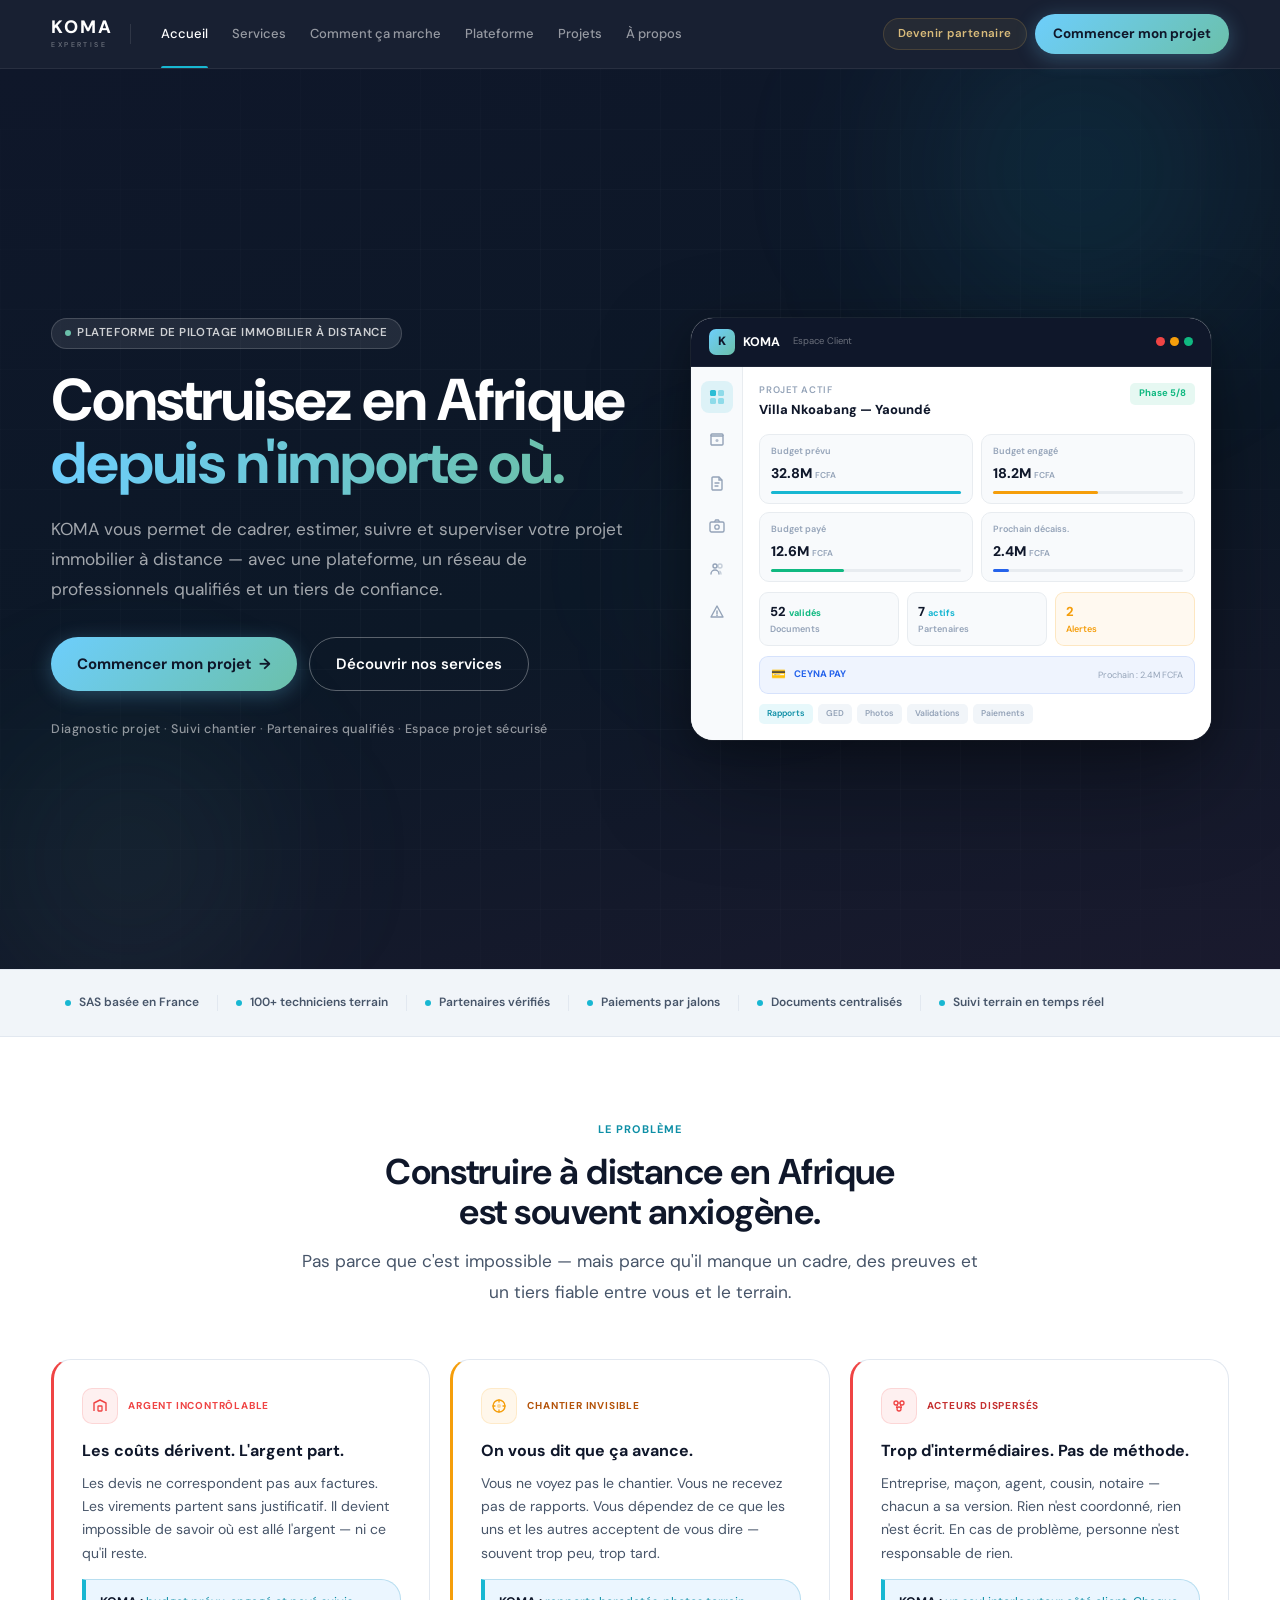
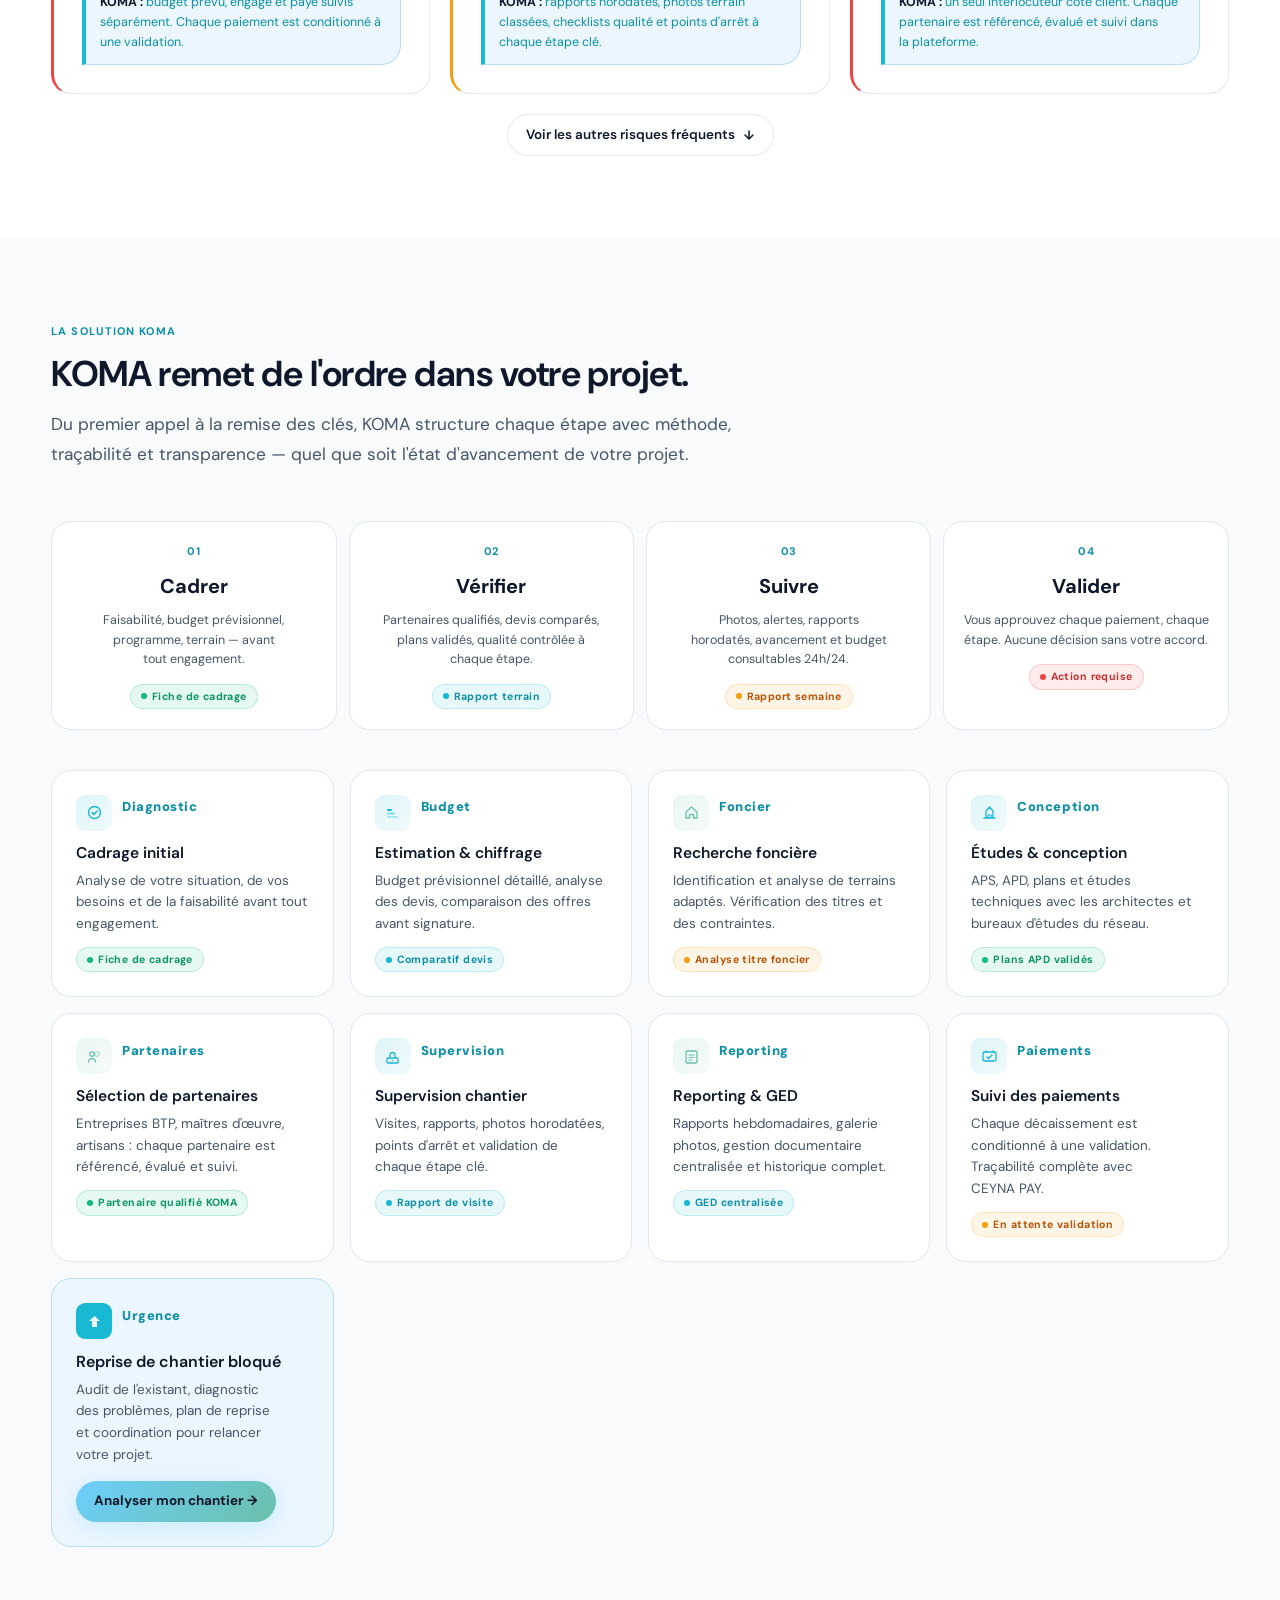
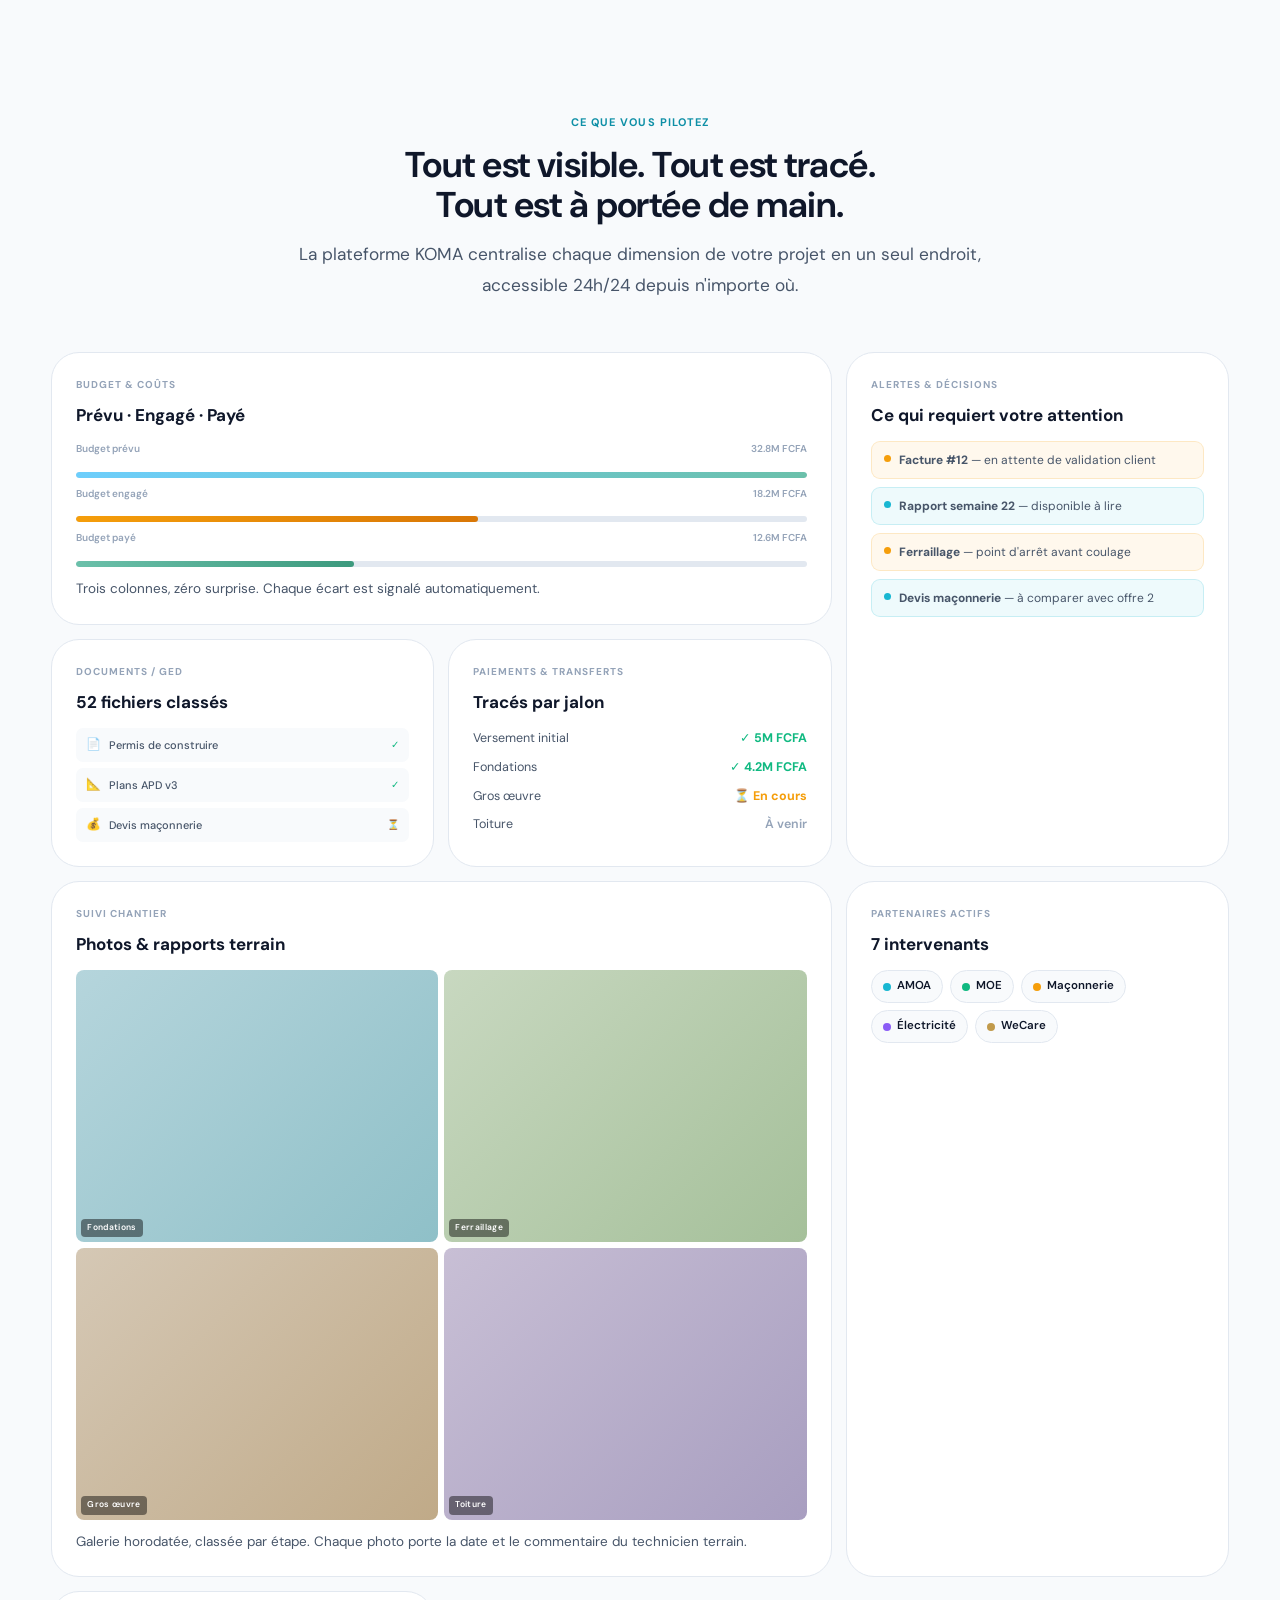
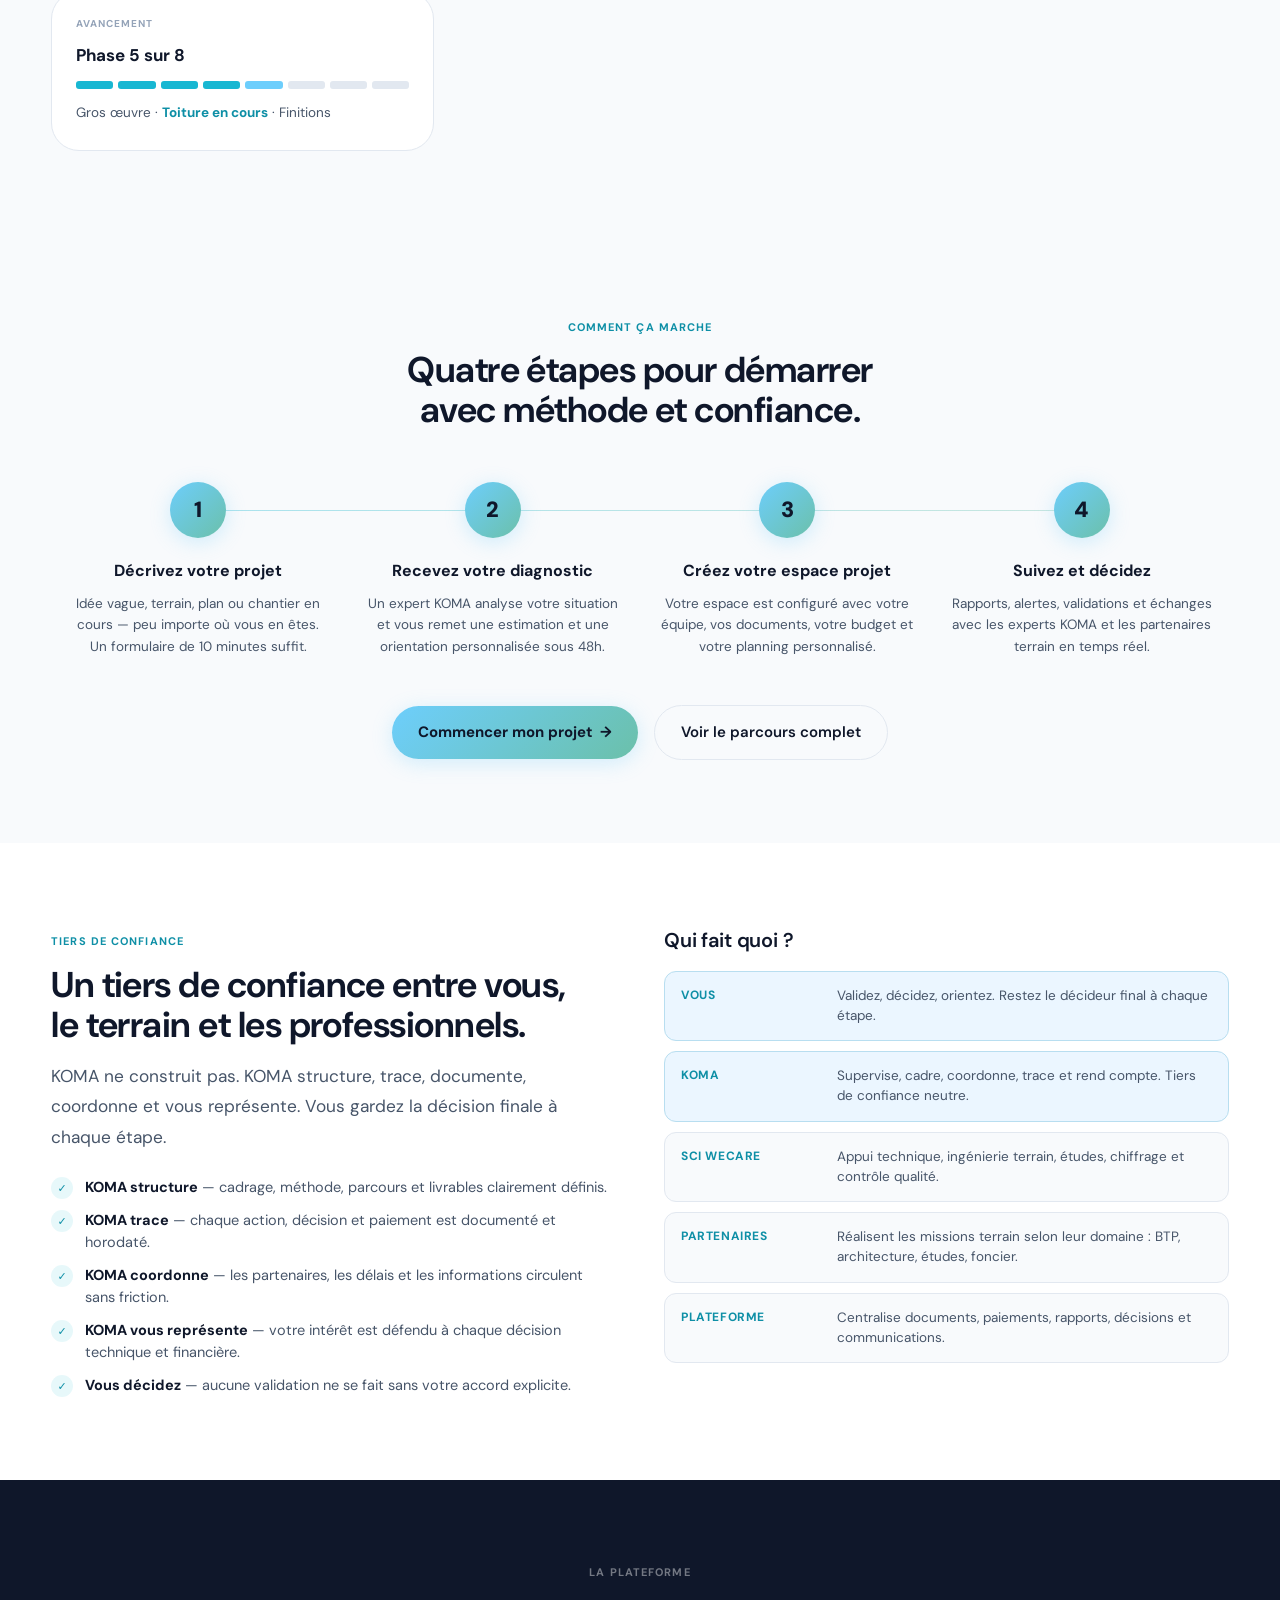
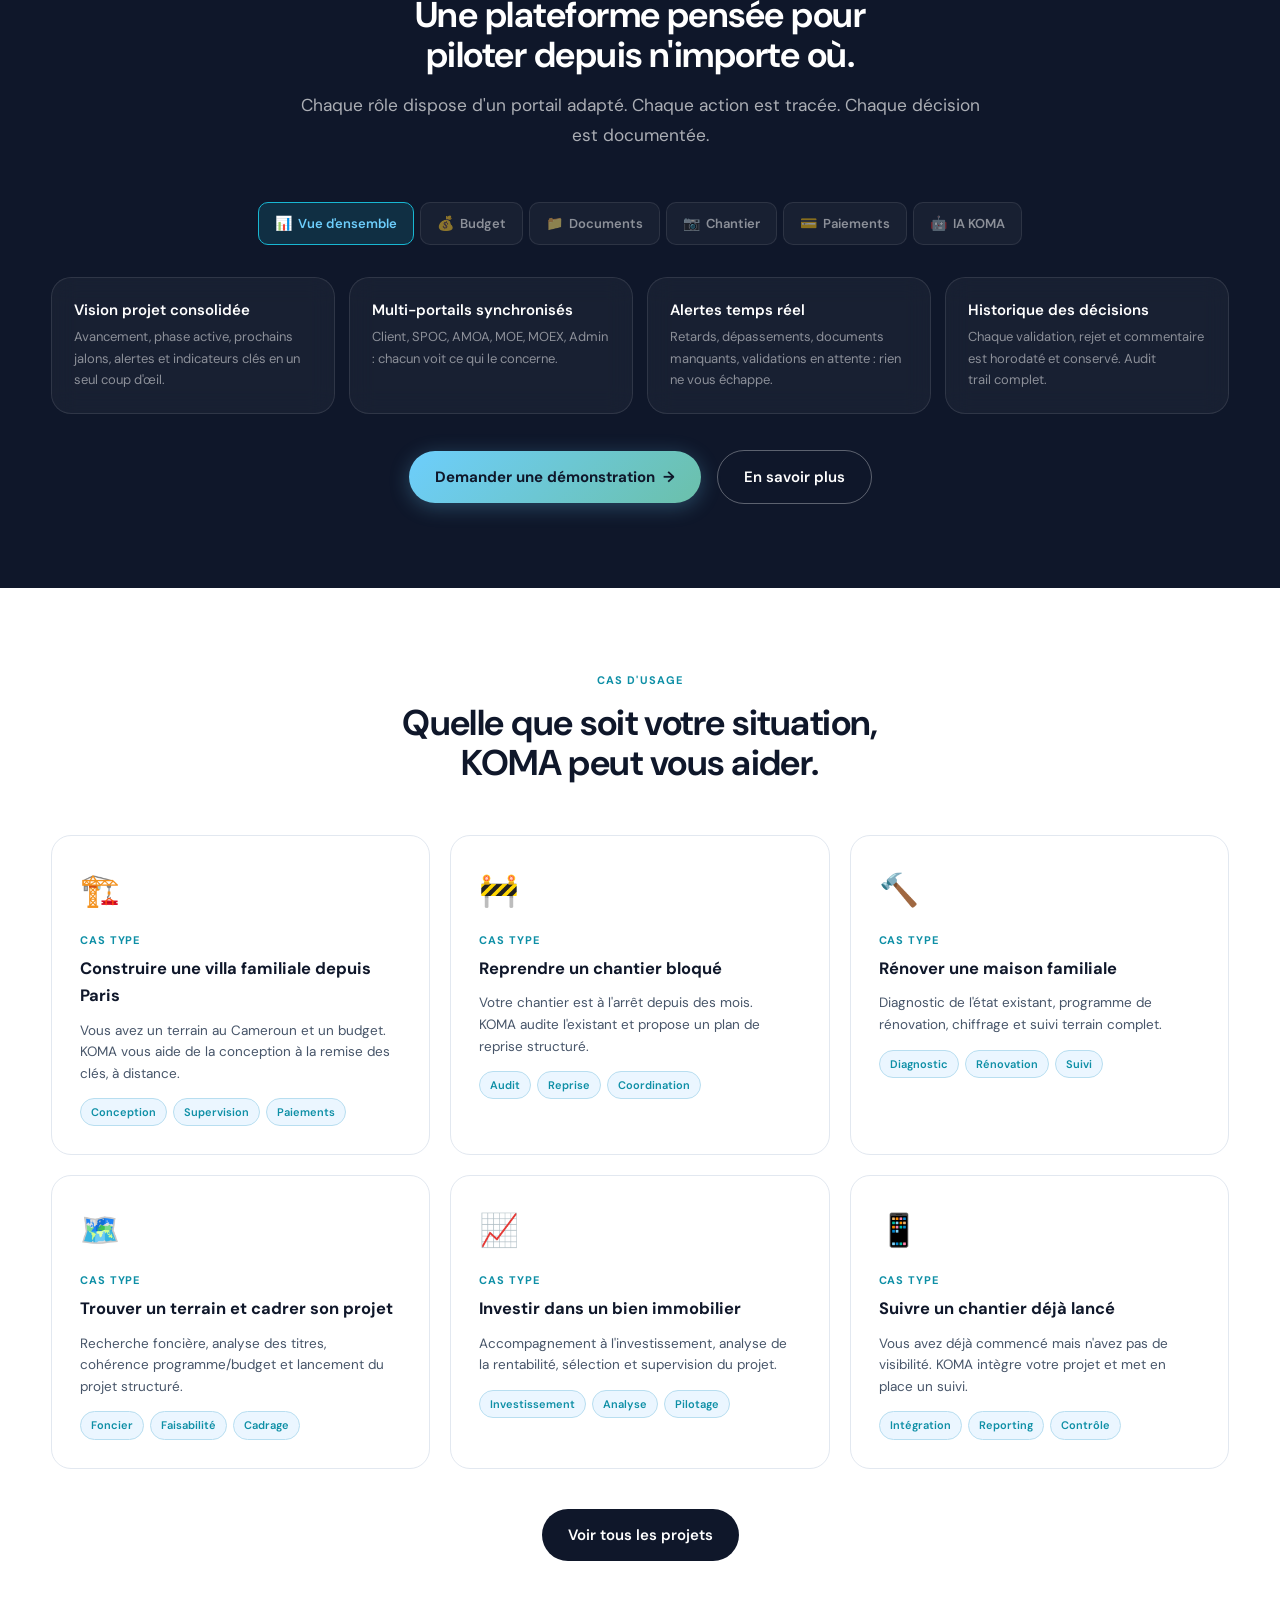
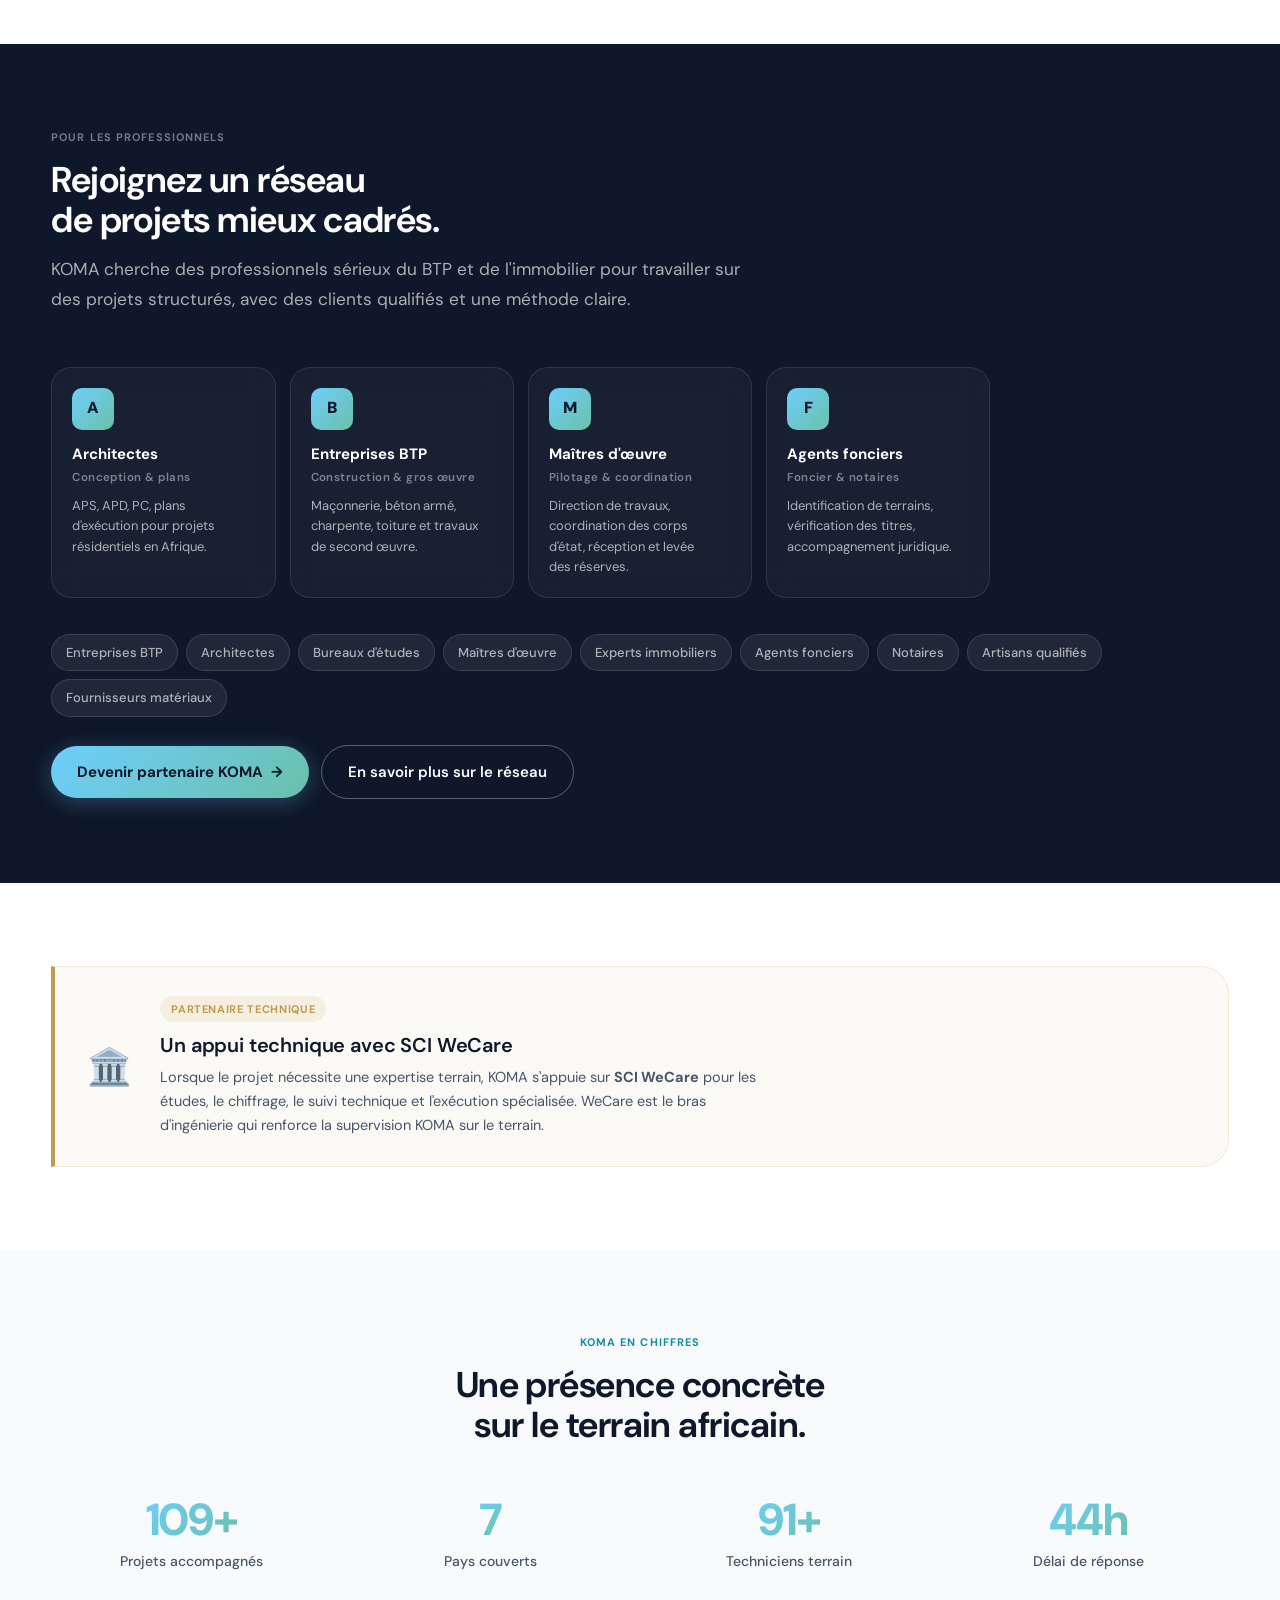
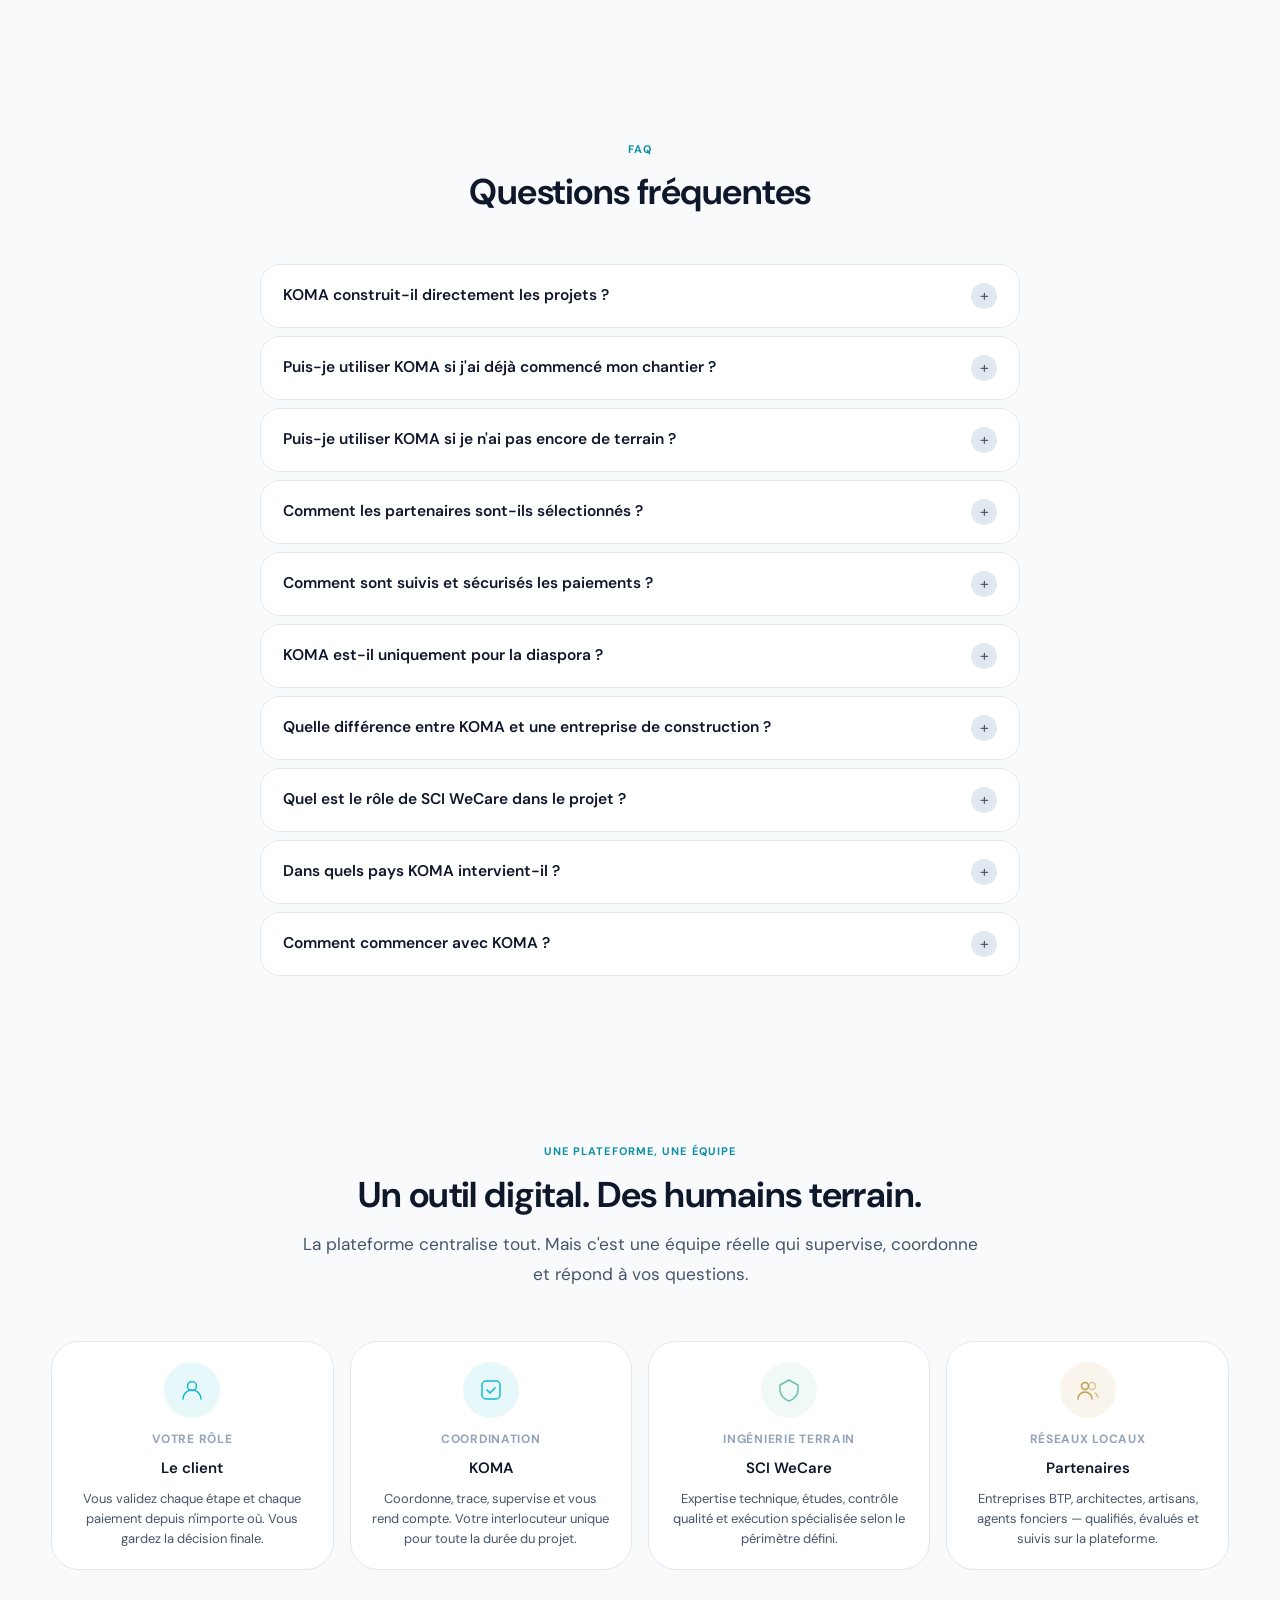
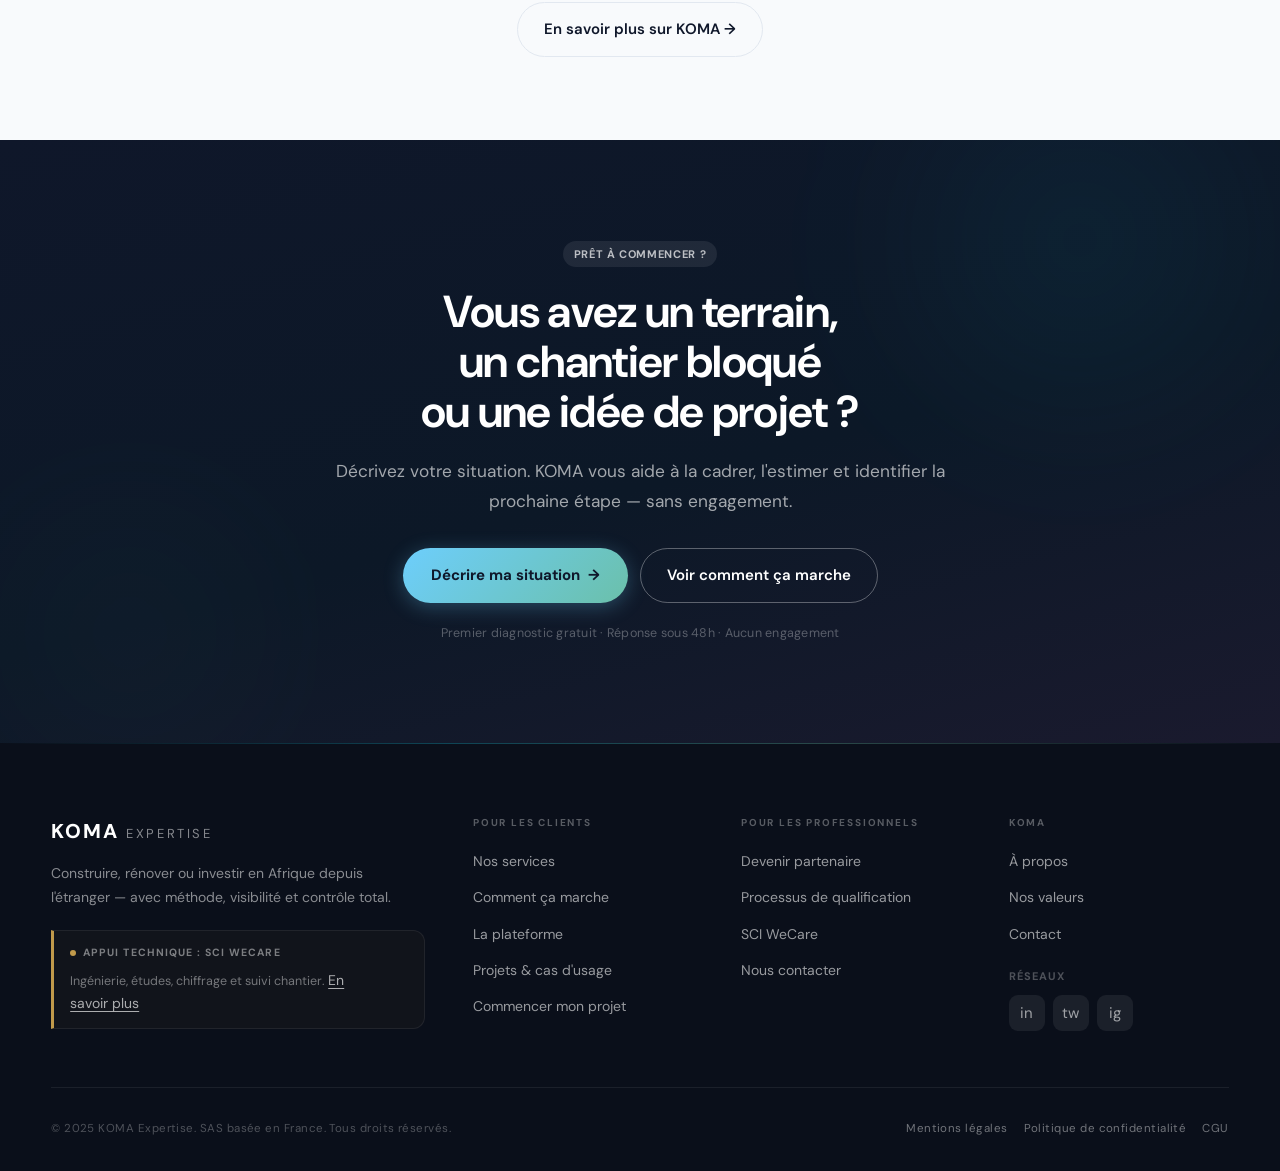
==== commit db106889: "new design3" ====
--- a/index.html
+++ b/index.html
@@ -45,7 +45,7 @@
 .hero-content > *:nth-child(4) { animation-delay:.35s; }
 .hero-content > *:nth-child(5) { animation-delay:.45s; }
 .hero-content h1 {
-  font-size: clamp(38px, 5.5vw, 72px); color:#fff; margin-top:20px;
+  font-size: clamp(32px, 4.6vw, 60px); color:#fff; margin-top:20px;
 }
 .hero-content h1 .accent-grad {
   background: linear-gradient(90deg, var(--teal-sky), var(--teal-mint));
@@ -86,8 +86,9 @@
 }
 .dev-icon {
   width:32px; height:32px; border-radius:8px; display:flex; align-items:center; justify-content:center; font-size:13px;
-}
-.dev-icon.act { background:rgba(24,183,210,.12); }
+  color: #94A3B8; transition: color .2s, background .2s;
+}
+.dev-icon.act { background:rgba(24,183,210,.12); color: #18B7D2; }
 .device-main { flex:1; padding:16px; background:#fff; overflow:hidden; }
 .dev-proj-head { display:flex; justify-content:space-between; align-items:flex-start; margin-bottom:14px; }
 .dev-proj-name { font-size:13px; font-weight:800; color:#0F172A; }
@@ -350,13 +351,13 @@
 <!-- ═══ NAVBAR ═══ -->
 <header class="site-header" id="site-header">
   <nav class="nav-unified" aria-label="Navigation principale">
-    <a href="home.html" class="nav-brand" aria-label="KOMA Accueil">
+    <a href="index.html" class="nav-brand" aria-label="KOMA Accueil">
       <div class="koma-word">KOMA</div>
       <div class="koma-sub">Expertise</div>
     </a>
     <div class="nav-divider"></div>
     <div class="nav-links">
-      <a href="home.html"       class="nav-item active">Accueil</a>
+      <a href="index.html"       class="nav-item active">Accueil</a>
       <a href="solutions.html"  class="nav-item">Services</a>
       <a href="journey.html"    class="nav-item">Comment ça marche</a>
       <a href="platform.html"   class="nav-item">Plateforme</a>
@@ -378,7 +379,7 @@
 
 <!-- Mobile menu -->
 <div class="mobile-menu" id="mobile-menu" aria-hidden="true">
-  <a href="home.html"       class="mob-item active">Accueil</a>
+  <a href="index.html"       class="mob-item active">Accueil</a>
   <a href="solutions.html"  class="mob-item">Services</a>
   <a href="journey.html"    class="mob-item">Comment ça marche</a>
   <a href="platform.html"   class="mob-item">Plateforme</a>
@@ -431,12 +432,24 @@
         </div>
         <div class="device-body">
           <div class="device-sidebar">
-            <div class="dev-icon act">📊</div>
-            <div class="dev-icon">💰</div>
-            <div class="dev-icon">📁</div>
-            <div class="dev-icon">📷</div>
-            <div class="dev-icon">👥</div>
-            <div class="dev-icon">🔔</div>
+            <div class="dev-icon act" title="Tableau de bord" aria-label="Tableau de bord">
+              <svg width="16" height="16" viewBox="0 0 16 16" fill="none" xmlns="http://www.w3.org/2000/svg"><rect x="1" y="1" width="6" height="6" rx="1.5" fill="currentColor" opacity=".9"/><rect x="9" y="1" width="6" height="6" rx="1.5" fill="currentColor" opacity=".4"/><rect x="1" y="9" width="6" height="6" rx="1.5" fill="currentColor" opacity=".4"/><rect x="9" y="9" width="6" height="6" rx="1.5" fill="currentColor" opacity=".4"/></svg>
+            </div>
+            <div class="dev-icon" title="Budget" aria-label="Budget">
+              <svg width="16" height="16" viewBox="0 0 16 16" fill="none"><path d="M2 4h12v8a1 1 0 01-1 1H3a1 1 0 01-1-1V4z" stroke="currentColor" stroke-width="1.4" fill="none"/><path d="M2 4V3a1 1 0 011-1h10a1 1 0 011 1v1" stroke="currentColor" stroke-width="1.4"/><circle cx="8" cy="8.5" r="1.5" fill="currentColor" opacity=".7"/></svg>
+            </div>
+            <div class="dev-icon" title="Documents" aria-label="Documents">
+              <svg width="16" height="16" viewBox="0 0 16 16" fill="none"><path d="M4 2h6l3 3v9a1 1 0 01-1 1H4a1 1 0 01-1-1V3a1 1 0 011-1z" stroke="currentColor" stroke-width="1.4" fill="none"/><path d="M10 2v3h3" stroke="currentColor" stroke-width="1.4"/><path d="M6 8h4M6 11h3" stroke="currentColor" stroke-width="1.3" stroke-linecap="round"/></svg>
+            </div>
+            <div class="dev-icon" title="Photos terrain" aria-label="Photos terrain">
+              <svg width="16" height="16" viewBox="0 0 16 16" fill="none"><rect x="1" y="4" width="14" height="10" rx="1.5" stroke="currentColor" stroke-width="1.4" fill="none"/><circle cx="8" cy="9" r="2.2" stroke="currentColor" stroke-width="1.3" fill="none"/><path d="M5.5 4l1-2h3l1 2" stroke="currentColor" stroke-width="1.3" stroke-linejoin="round"/></svg>
+            </div>
+            <div class="dev-icon" title="Partenaires" aria-label="Partenaires">
+              <svg width="16" height="16" viewBox="0 0 16 16" fill="none"><circle cx="6" cy="5" r="2" stroke="currentColor" stroke-width="1.4" fill="none"/><path d="M2 13c0-2.21 1.79-4 4-4s4 1.79 4 4" stroke="currentColor" stroke-width="1.4" stroke-linecap="round" fill="none"/><circle cx="11" cy="5" r="2" stroke="currentColor" stroke-width="1.4" fill="none" opacity=".5"/><path d="M12 13c0-1.1-.45-2.1-1.17-2.83" stroke="currentColor" stroke-width="1.4" stroke-linecap="round" opacity=".5"/></svg>
+            </div>
+            <div class="dev-icon" title="Alertes" aria-label="Alertes">
+              <svg width="16" height="16" viewBox="0 0 16 16" fill="none"><path d="M8 2L2 13h12L8 2z" stroke="currentColor" stroke-width="1.4" stroke-linejoin="round" fill="none"/><path d="M8 7v3" stroke="currentColor" stroke-width="1.5" stroke-linecap="round"/><circle cx="8" cy="11.5" r=".8" fill="currentColor"/></svg>
+            </div>
           </div>
           <div class="device-main">
             <div class="dev-proj-head">
@@ -514,39 +527,80 @@
   <div class="container">
     <div class="sec-head centered reveal">
       <span class="label">Le problème</span>
-      <h2>Construire à distance en Afrique<br>ne devrait pas être une source d'angoisse.</h2>
-      <p class="lead" style="text-align:center;margin:0 auto;">Pourtant, des milliers de personnes de la diaspora vivent les mêmes situations difficiles en essayant de construire ou investir au pays.</p>
-    </div>
+      <h2>Construire à distance en Afrique<br>est souvent anxiogène.</h2>
+      <p class="lead" style="text-align:center;margin:0 auto;">Pas parce que c'est impossible — mais parce qu'il manque un cadre, des preuves et un tiers fiable entre vous et le terrain.</p>
+    </div>
+
+    <!-- 3 familles de problèmes -->
     <div class="g-3">
       <div class="card pain-card reveal reveal-d1">
-        <div class="pain-icon">📊</div>
-        <div class="pain-title">Budget flou et incontrôlable</div>
-        <p style="font-size:14px;color:var(--body);">Les coûts changent, les devis ne correspondent pas aux factures, l'argent part sans traçabilité.</p>
-      </div>
+        <div style="display:flex;align-items:center;gap:10px;margin-bottom:14px;">
+          <div style="width:36px;height:36px;border-radius:10px;background:rgba(239,68,68,.08);border:1px solid rgba(239,68,68,.15);display:flex;align-items:center;justify-content:center;flex-shrink:0;">
+            <svg width="16" height="16" viewBox="0 0 16 16" fill="none"><path d="M2 13V5l6-3 6 3v8" stroke="#EF4444" stroke-width="1.4" stroke-linejoin="round" fill="none"/><rect x="6" y="8" width="4" height="5" rx=".5" stroke="#EF4444" stroke-width="1.3" fill="none"/></svg>
+          </div>
+          <span style="font-size:10px;font-weight:700;letter-spacing:.08em;text-transform:uppercase;color:#EF4444;">Argent incontrôlable</span>
+        </div>
+        <div class="pain-title">Les coûts dérivent. L'argent part.</div>
+        <p style="font-size:14px;color:var(--body);line-height:1.65;margin-top:8px;">Les devis ne correspondent pas aux factures. Les virements partent sans justificatif. Il devient impossible de savoir où est allé l'argent — ni ce qu'il reste.</p>
+        <div class="callout" style="margin-top:14px;padding:12px 14px;">
+          <p style="font-size:12.5px;color:var(--teal-dark);"><strong>KOMA :</strong> budget prévu, engagé et payé suivis séparément. Chaque paiement est conditionné à une validation.</p>
+        </div>
+      </div>
+
       <div class="card pain-card reveal reveal-d2">
-        <div class="pain-icon">👁</div>
-        <div class="pain-title">Avancement impossible à vérifier</div>
-        <p style="font-size:14px;color:var(--body);">On vous dit que ça avance. Mais vous ne voyez rien, ne recevez pas de rapports et devez faire confiance.</p>
-      </div>
+        <div style="display:flex;align-items:center;gap:10px;margin-bottom:14px;">
+          <div style="width:36px;height:36px;border-radius:10px;background:rgba(245,158,11,.08);border:1px solid rgba(245,158,11,.15);display:flex;align-items:center;justify-content:center;flex-shrink:0;">
+            <svg width="16" height="16" viewBox="0 0 16 16" fill="none"><circle cx="8" cy="8" r="6" stroke="#F59E0B" stroke-width="1.4" fill="none"/><circle cx="8" cy="8" r="2" fill="#F59E0B" opacity=".4"/><path d="M8 2v2M8 12v2M2 8h2M12 8h2" stroke="#F59E0B" stroke-width="1.3" stroke-linecap="round"/></svg>
+          </div>
+          <span style="font-size:10px;font-weight:700;letter-spacing:.08em;text-transform:uppercase;color:#b45309;">Chantier invisible</span>
+        </div>
+        <div class="pain-title">On vous dit que ça avance.</div>
+        <p style="font-size:14px;color:var(--body);line-height:1.65;margin-top:8px;">Vous ne voyez pas le chantier. Vous ne recevez pas de rapports. Vous dépendez de ce que les uns et les autres acceptent de vous dire — souvent trop peu, trop tard.</p>
+        <div class="callout" style="margin-top:14px;padding:12px 14px;">
+          <p style="font-size:12.5px;color:var(--teal-dark);"><strong>KOMA :</strong> rapports horodatés, photos terrain classées, checklists qualité et points d'arrêt à chaque étape clé.</p>
+        </div>
+      </div>
+
       <div class="card pain-card reveal reveal-d3">
-        <div class="pain-icon">💸</div>
-        <div class="pain-title">Paiements peu ou pas tracés</div>
-        <p style="font-size:14px;color:var(--body);">Les virements partent. Les justificatifs n'arrivent pas. Il est impossible de savoir où est allé l'argent.</p>
-      </div>
-      <div class="card pain-card reveal reveal-d1">
-        <div class="pain-icon">📂</div>
-        <div class="pain-title">Documents dispersés et perdus</div>
-        <p style="font-size:14px;color:var(--body);">Plans, permis, devis, factures, contrats : chacun a sa version, rien n'est centralisé, rien n'est retrouvable.</p>
-      </div>
-      <div class="card pain-card reveal reveal-d2">
-        <div class="pain-icon">🔄</div>
-        <div class="pain-title">Intermédiaires multiples et peu fiables</div>
-        <p style="font-size:14px;color:var(--body);">Trop d'acteurs, trop de promesses, pas de méthode commune. Le client ne sait plus à qui s'adresser.</p>
-      </div>
-      <div class="card pain-card reveal reveal-d3">
-        <div class="pain-icon">🚧</div>
-        <div class="pain-title">Chantier bloqué sans explication</div>
-        <p style="font-size:14px;color:var(--body);">Les travaux s'arrêtent. On ne sait pas pourquoi. Un reprise coûte plus cher que prévu et prend des mois.</p>
+        <div style="display:flex;align-items:center;gap:10px;margin-bottom:14px;">
+          <div style="width:36px;height:36px;border-radius:10px;background:rgba(239,68,68,.08);border:1px solid rgba(239,68,68,.15);display:flex;align-items:center;justify-content:center;flex-shrink:0;">
+            <svg width="16" height="16" viewBox="0 0 16 16" fill="none"><circle cx="5" cy="5" r="2" stroke="#EF4444" stroke-width="1.3" fill="none"/><circle cx="11" cy="5" r="2" stroke="#EF4444" stroke-width="1.3" fill="none"/><circle cx="8" cy="11" r="2" stroke="#EF4444" stroke-width="1.3" fill="none"/><path d="M7 5h2M6.5 7l-1 2.5M9.5 7l1 2.5" stroke="#EF4444" stroke-width="1.2" stroke-linecap="round"/></svg>
+          </div>
+          <span style="font-size:10px;font-weight:700;letter-spacing:.08em;text-transform:uppercase;color:#c53030;">Acteurs dispersés</span>
+        </div>
+        <div class="pain-title">Trop d'intermédiaires. Pas de méthode.</div>
+        <p style="font-size:14px;color:var(--body);line-height:1.65;margin-top:8px;">Entreprise, maçon, agent, cousin, notaire — chacun a sa version. Rien n'est coordonné, rien n'est écrit. En cas de problème, personne n'est responsable de rien.</p>
+        <div class="callout" style="margin-top:14px;padding:12px 14px;">
+          <p style="font-size:12.5px;color:var(--teal-dark);"><strong>KOMA :</strong> un seul interlocuteur côté client. Chaque partenaire est référencé, évalué et suivi dans la plateforme.</p>
+        </div>
+      </div>
+    </div>
+
+    <!-- Accordion "autres risques" -->
+    <div style="margin-top:20px;text-align:center;" class="reveal">
+      <button class="pain-more-trigger btn btn-outline btn-sm" data-target="#pain-more" data-label-closed="Voir les autres risques fréquents" aria-expanded="false">
+        <span class="pain-more-label">Voir les autres risques fréquents</span>
+        <svg class="arrow" width="12" height="12" viewBox="0 0 12 12" fill="none"><path d="M6 2v8M2 6l4 4 4-4" stroke="currentColor" stroke-width="1.5" stroke-linecap="round" stroke-linejoin="round"/></svg>
+      </button>
+      <div id="pain-more" style="max-height:0;overflow:hidden;transition:max-height .4s cubic-bezier(0.16,1,0.3,1);">
+        <div style="display:grid;grid-template-columns:1fr 1fr;gap:12px;padding:20px 0 4px;max-width:640px;margin:0 auto;text-align:left;">
+          <div style="padding:14px 16px;background:var(--paper);border:1px solid var(--rule);border-radius:var(--r-md);">
+            <div style="font-size:13.5px;font-weight:600;color:var(--ink);margin-bottom:4px;">Documents dispersés</div>
+            <p style="font-size:13px;color:var(--body);line-height:1.55;">Plans, permis, devis, factures : chacun a sa version, rien n'est retrouvable.</p>
+          </div>
+          <div style="padding:14px 16px;background:var(--paper);border:1px solid var(--rule);border-radius:var(--r-md);">
+            <div style="font-size:13.5px;font-weight:600;color:var(--ink);margin-bottom:4px;">Chantier bloqué</div>
+            <p style="font-size:13px;color:var(--body);line-height:1.55;">Les travaux s'arrêtent sans explication. La reprise coûte plus cher que prévu.</p>
+          </div>
+          <div style="padding:14px 16px;background:var(--paper);border:1px solid var(--rule);border-radius:var(--r-md);">
+            <div style="font-size:13.5px;font-weight:600;color:var(--ink);margin-bottom:4px;">Mauvaise qualité passée inaperçue</div>
+            <p style="font-size:13px;color:var(--body);line-height:1.55;">Ferraillage non conforme, béton sous-dosé : sans contrôle, les erreurs restent cachées.</p>
+          </div>
+          <div style="padding:14px 16px;background:var(--paper);border:1px solid var(--rule);border-radius:var(--r-md);">
+            <div style="font-size:13.5px;font-weight:600;color:var(--ink);margin-bottom:4px;">Dérapage des délais</div>
+            <p style="font-size:13px;color:var(--body);line-height:1.55;">6 mois annoncés, 2 ans de chantier. Sans planning ni jalons, les délais s'évaporent.</p>
+          </div>
+        </div>
       </div>
     </div>
   </div>
@@ -560,52 +614,88 @@
       <h2>KOMA remet de l'ordre dans votre projet.</h2>
       <p class="lead">Du premier appel à la remise des clés, KOMA structure chaque étape avec méthode, traçabilité et transparence — quel que soit l'état d'avancement de votre projet.</p>
     </div>
+    <!-- 4 piliers -->
+    <div class="pillars-grid reveal">
+      <div class="pillar-card">
+        <div class="pillar-num">01</div>
+        <div class="pillar-verb">Cadrer</div>
+        <p class="pillar-desc">Faisabilité, budget prévisionnel, programme, terrain — avant tout engagement.</p>
+        <div class="pillar-badge"><span class="sb sb-valid">Fiche de cadrage</span></div>
+      </div>
+      <div class="pillar-card">
+        <div class="pillar-num">02</div>
+        <div class="pillar-verb">Vérifier</div>
+        <p class="pillar-desc">Partenaires qualifiés, devis comparés, plans validés, qualité contrôlée à chaque étape.</p>
+        <div class="pillar-badge"><span class="sb sb-report">Rapport terrain</span></div>
+      </div>
+      <div class="pillar-card">
+        <div class="pillar-num">03</div>
+        <div class="pillar-verb">Suivre</div>
+        <p class="pillar-desc">Photos, alertes, rapports horodatés, avancement et budget consultables 24h/24.</p>
+        <div class="pillar-badge"><span class="sb sb-wait">Rapport semaine</span></div>
+      </div>
+      <div class="pillar-card">
+        <div class="pillar-num">04</div>
+        <div class="pillar-verb">Valider</div>
+        <p class="pillar-desc">Vous approuvez chaque paiement, chaque étape. Aucune décision sans votre accord.</p>
+        <div class="pillar-badge"><span class="sb sb-action">Action requise</span></div>
+      </div>
+    </div>
+
     <div class="sol-grid">
       <div class="card sol-card reveal reveal-d1">
-        <div class="sol-icon">🔍</div>
-        <h4>Diagnostic &amp; cadrage</h4>
-        <p style="font-size:14px;color:var(--body);margin-top:8px;line-height:1.6;">Analyse de votre situation, de vos besoins et de la faisabilité avant tout engagement. Vous savez où vous en êtes.</p>
+        <div style="display:flex;align-items:center;gap:10px;margin-bottom:12px;"><div class="ib ib-teal" style="width:36px;height:36px;border-radius:9px;font-size:14px;"><svg width="15" height="15" viewBox="0 0 15 15" fill="none"><circle cx="7.5" cy="7.5" r="6" stroke="var(--teal)" stroke-width="1.4"/><path d="M5 7.5l2 2 3-3.5" stroke="var(--teal)" stroke-width="1.5" stroke-linecap="round" stroke-linejoin="round"/></svg></div><div class="sol-num">Diagnostic</div></div>
+        <h4>Cadrage initial</h4>
+        <p style="font-size:13.5px;color:var(--body);margin-top:6px;line-height:1.6;">Analyse de votre situation, de vos besoins et de la faisabilité avant tout engagement.</p>
+        <div style="margin-top:10px;"><span class="sb sb-valid">Fiche de cadrage</span></div>
       </div>
       <div class="card sol-card reveal reveal-d2">
-        <div class="sol-icon">📐</div>
+        <div style="display:flex;align-items:center;gap:10px;margin-bottom:12px;"><div class="ib ib-teal" style="width:36px;height:36px;border-radius:9px;"><svg width="15" height="15" viewBox="0 0 15 15" fill="none"><rect x="2" y="11" width="11" height="2" rx="1" fill="var(--teal)" opacity=".3"/><rect x="2" y="7.5" width="8" height="2" rx="1" fill="var(--teal)" opacity=".5"/><rect x="2" y="4" width="5" height="2" rx="1" fill="var(--teal)"/></svg></div><div class="sol-num">Budget</div></div>
         <h4>Estimation &amp; chiffrage</h4>
-        <p style="font-size:14px;color:var(--body);margin-top:8px;line-height:1.6;">Budget prévisionnel détaillé, analyse des devis, comparaison des offres et validation avant signature.</p>
+        <p style="font-size:13.5px;color:var(--body);margin-top:6px;line-height:1.6;">Budget prévisionnel détaillé, analyse des devis, comparaison des offres avant signature.</p>
+        <div style="margin-top:10px;"><span class="sb sb-report">Comparatif devis</span></div>
       </div>
       <div class="card sol-card reveal reveal-d3">
-        <div class="sol-icon">🏡</div>
+        <div style="display:flex;align-items:center;gap:10px;margin-bottom:12px;"><div class="ib ib-green" style="width:36px;height:36px;border-radius:9px;"><svg width="15" height="15" viewBox="0 0 15 15" fill="none"><path d="M2 13V7l5.5-5 5.5 5v6H9.5V9.5h-4V13H2z" stroke="var(--teal-mint)" stroke-width="1.3" stroke-linejoin="round" fill="none"/></svg></div><div class="sol-num">Foncier</div></div>
         <h4>Recherche foncière</h4>
-        <p style="font-size:14px;color:var(--body);margin-top:8px;line-height:1.6;">Identification, visite et analyse de terrains adaptés. Vérification des titres et des contraintes.</p>
+        <p style="font-size:13.5px;color:var(--body);margin-top:6px;line-height:1.6;">Identification et analyse de terrains adaptés. Vérification des titres et des contraintes.</p>
+        <div style="margin-top:10px;"><span class="sb sb-wait">Analyse titre foncier</span></div>
       </div>
       <div class="card sol-card reveal reveal-d1">
-        <div class="sol-icon">📏</div>
+        <div style="display:flex;align-items:center;gap:10px;margin-bottom:12px;"><div class="ib ib-teal" style="width:36px;height:36px;border-radius:9px;"><svg width="15" height="15" viewBox="0 0 15 15" fill="none"><path d="M2 13h11M4 13V6l3.5-4 3.5 4v7" stroke="var(--teal)" stroke-width="1.3" stroke-linecap="round" stroke-linejoin="round" fill="none"/><path d="M6 13v-3h3v3" stroke="var(--teal)" stroke-width="1.2" fill="none"/></svg></div><div class="sol-num">Conception</div></div>
         <h4>Études &amp; conception</h4>
-        <p style="font-size:14px;color:var(--body);margin-top:8px;line-height:1.6;">APS, APD, plans, notes de calcul et études techniques avec les architectes et bureaux d'études du réseau.</p>
+        <p style="font-size:13.5px;color:var(--body);margin-top:6px;line-height:1.6;">APS, APD, plans et études techniques avec les architectes et bureaux d'études du réseau.</p>
+        <div style="margin-top:10px;"><span class="sb sb-valid">Plans APD validés</span></div>
       </div>
       <div class="card sol-card reveal reveal-d2">
-        <div class="sol-icon">🤝</div>
+        <div style="display:flex;align-items:center;gap:10px;margin-bottom:12px;"><div class="ib ib-green" style="width:36px;height:36px;border-radius:9px;"><svg width="15" height="15" viewBox="0 0 15 15" fill="none"><circle cx="5" cy="5" r="2.2" stroke="var(--teal-mint)" stroke-width="1.3" fill="none"/><circle cx="10" cy="5" r="2.2" stroke="var(--teal-mint)" stroke-width="1.3" fill="none" opacity=".5"/><path d="M1.5 13c0-1.93 1.57-3.5 3.5-3.5s3.5 1.57 3.5 3.5" stroke="var(--teal-mint)" stroke-width="1.3" stroke-linecap="round" fill="none"/></svg></div><div class="sol-num">Partenaires</div></div>
         <h4>Sélection de partenaires</h4>
-        <p style="font-size:14px;color:var(--body);margin-top:8px;line-height:1.6;">Entreprises BTP, maîtres d'œuvre, artisans : chaque partenaire est référencé, évalué et suivi.</p>
+        <p style="font-size:13.5px;color:var(--body);margin-top:6px;line-height:1.6;">Entreprises BTP, maîtres d'œuvre, artisans : chaque partenaire est référencé, évalué et suivi.</p>
+        <div style="margin-top:10px;"><span class="sb sb-valid">Partenaire qualifié KOMA</span></div>
       </div>
       <div class="card sol-card reveal reveal-d3">
-        <div class="sol-icon">👷</div>
+        <div style="display:flex;align-items:center;gap:10px;margin-bottom:12px;"><div class="ib ib-teal" style="width:36px;height:36px;border-radius:9px;"><svg width="15" height="15" viewBox="0 0 15 15" fill="none"><rect x="2" y="9" width="11" height="5" rx="1" stroke="var(--teal)" stroke-width="1.3" fill="none"/><path d="M5 9V6a2.5 2.5 0 015 0v3" stroke="var(--teal)" stroke-width="1.3" fill="none"/><circle cx="7.5" cy="11.5" r=".8" fill="var(--teal)"/></svg></div><div class="sol-num">Supervision</div></div>
         <h4>Supervision chantier</h4>
-        <p style="font-size:14px;color:var(--body);margin-top:8px;line-height:1.6;">Visites, rapports, photos, points d'arrêt, non-conformités et validation de chaque étape clé.</p>
+        <p style="font-size:13.5px;color:var(--body);margin-top:6px;line-height:1.6;">Visites, rapports, photos horodatées, points d'arrêt et validation de chaque étape clé.</p>
+        <div style="margin-top:10px;"><span class="sb sb-report">Rapport de visite</span></div>
       </div>
       <div class="card sol-card reveal reveal-d1">
-        <div class="sol-icon">📋</div>
+        <div style="display:flex;align-items:center;gap:10px;margin-bottom:12px;"><div class="ib ib-green" style="width:36px;height:36px;border-radius:9px;"><svg width="15" height="15" viewBox="0 0 15 15" fill="none"><path d="M3 2h9l1 1v10l-1 1H3l-1-1V3l1-1z" stroke="var(--teal-mint)" stroke-width="1.3" fill="none"/><path d="M5 6h5M5 8.5h5M5 11h3" stroke="var(--teal-mint)" stroke-width="1.2" stroke-linecap="round"/></svg></div><div class="sol-num">Reporting</div></div>
         <h4>Reporting &amp; GED</h4>
-        <p style="font-size:14px;color:var(--body);margin-top:8px;line-height:1.6;">Rapports réguliers, galerie photos, gestion documentaire centralisée et historique complet accessible.</p>
+        <p style="font-size:13.5px;color:var(--body);margin-top:6px;line-height:1.6;">Rapports hebdomadaires, galerie photos, gestion documentaire centralisée et historique complet.</p>
+        <div style="margin-top:10px;"><span class="sb sb-report">GED centralisée</span></div>
       </div>
       <div class="card sol-card reveal reveal-d2">
-        <div class="sol-icon">💳</div>
+        <div style="display:flex;align-items:center;gap:10px;margin-bottom:12px;"><div class="ib ib-teal" style="width:36px;height:36px;border-radius:9px;"><svg width="15" height="15" viewBox="0 0 15 15" fill="none"><rect x="1" y="3" width="13" height="9" rx="1.5" stroke="var(--teal)" stroke-width="1.3" fill="none"/><path d="M4 3V2M11 3V2" stroke="var(--teal)" stroke-width="1.3" stroke-linecap="round"/><path d="M5 8l1.5 1.5L10 6" stroke="var(--teal)" stroke-width="1.4" stroke-linecap="round" stroke-linejoin="round"/></svg></div><div class="sol-num">Paiements</div></div>
         <h4>Suivi des paiements</h4>
-        <p style="font-size:14px;color:var(--body);margin-top:8px;line-height:1.6;">Chaque décaissement est conditionné à une validation. Justificatifs et traçabilité avec CEYNA PAY.</p>
+        <p style="font-size:13.5px;color:var(--body);margin-top:6px;line-height:1.6;">Chaque décaissement est conditionné à une validation. Traçabilité complète avec CEYNA PAY.</p>
+        <div style="margin-top:10px;"><span class="sb sb-wait">En attente validation</span></div>
       </div>
       <div class="card sol-card card-teal reveal reveal-d3">
-        <div class="sol-icon">🚀</div>
-        <h4 style="font-size:17px;">Reprise de chantier bloqué</h4>
-        <p style="font-size:14px;color:var(--body);margin-top:8px;line-height:1.6;">Audit de l'existant, diagnostic des problèmes, plan de reprise et coordination pour relancer votre projet.</p>
-        <a href="contact.html" class="btn btn-cta btn-sm" style="margin-top:20px;">Analyser mon chantier →</a>
+        <div style="display:flex;align-items:center;gap:10px;margin-bottom:12px;"><div style="width:36px;height:36px;border-radius:9px;background:var(--teal);display:flex;align-items:center;justify-content:center;"><svg width="15" height="15" viewBox="0 0 15 15" fill="none"><path d="M7.5 2L2 7h3v6h5V7h3L7.5 2z" fill="white" opacity=".9"/></svg></div><div class="sol-num" style="color:var(--teal-dark);">Urgence</div></div>
+        <h4 style="font-size:16px;">Reprise de chantier bloqué</h4>
+        <p style="font-size:13.5px;color:var(--body);margin-top:6px;line-height:1.6;">Audit de l'existant, diagnostic des problèmes, plan de reprise et coordination pour relancer votre projet.</p>
+        <a href="contact.html" class="btn btn-cta btn-sm" style="margin-top:16px;">Analyser mon chantier →</a>
       </div>
     </div>
   </div>
@@ -686,12 +776,20 @@
         <div class="bc-label">Suivi chantier</div>
         <div class="bc-title">Photos &amp; rapports terrain</div>
         <div class="mini-photos">
-          <div class="mp-thumb">🏗️</div>
-          <div class="mp-thumb">🧱</div>
-          <div class="mp-thumb">⚙️</div>
-          <div class="mp-thumb">👷</div>
-        </div>
-        <p class="bc-sub" style="margin-top:12px;">Galerie horodatée, classée par étape. Rapports de visite avec observations et non-conformités.</p>
+          <div class="mp-thumb" style="background:linear-gradient(135deg,#b5d5dc,#8fc0c8);position:relative;overflow:hidden;">
+            <div style="position:absolute;bottom:5px;left:5px;background:rgba(0,0,0,.45);border-radius:4px;padding:2px 6px;font-size:8.5px;font-weight:600;color:#fff;letter-spacing:.04em;">Fondations</div>
+          </div>
+          <div class="mp-thumb" style="background:linear-gradient(135deg,#c8d8c0,#a5c09a);position:relative;overflow:hidden;">
+            <div style="position:absolute;bottom:5px;left:5px;background:rgba(0,0,0,.45);border-radius:4px;padding:2px 6px;font-size:8.5px;font-weight:600;color:#fff;letter-spacing:.04em;">Ferraillage</div>
+          </div>
+          <div class="mp-thumb" style="background:linear-gradient(135deg,#d5c8b5,#c0aa88);position:relative;overflow:hidden;">
+            <div style="position:absolute;bottom:5px;left:5px;background:rgba(0,0,0,.45);border-radius:4px;padding:2px 6px;font-size:8.5px;font-weight:600;color:#fff;letter-spacing:.04em;">Gros œuvre</div>
+          </div>
+          <div class="mp-thumb" style="background:linear-gradient(135deg,#c8bfd5,#a89ec0);position:relative;overflow:hidden;">
+            <div style="position:absolute;bottom:5px;left:5px;background:rgba(0,0,0,.45);border-radius:4px;padding:2px 6px;font-size:8.5px;font-weight:600;color:#fff;letter-spacing:.04em;">Toiture</div>
+          </div>
+        </div>
+        <p class="bc-sub" style="margin-top:12px;">Galerie horodatée, classée par étape. Chaque photo porte la date et le commentaire du technicien terrain.</p>
       </div>
 
       <!-- Partenaires -->
@@ -1100,6 +1198,54 @@
   </div>
 </section>
 
+<!-- ═══ SECTION HUMAINE ═══ -->
+<section class="sec-alt" id="equipe">
+  <div class="container">
+    <div class="sec-head centered reveal">
+      <span class="label">Une plateforme, une équipe</span>
+      <h2>Un outil digital. Des humains terrain.</h2>
+      <p class="lead" style="text-align:center;margin:0 auto;">La plateforme centralise tout. Mais c'est une équipe réelle qui supervise, coordonne et répond à vos questions.</p>
+    </div>
+    <div class="team-grid">
+      <div class="team-card reveal reveal-d1">
+        <div class="team-avatar" style="background:rgba(24,183,210,.1);">
+          <svg width="26" height="26" viewBox="0 0 26 26" fill="none"><circle cx="13" cy="9" r="4.5" stroke="var(--teal)" stroke-width="1.5" fill="none"/><path d="M4 22c0-4.97 4.03-9 9-9s9 4.03 9 9" stroke="var(--teal)" stroke-width="1.5" stroke-linecap="round" fill="none"/></svg>
+        </div>
+        <div class="team-role">Votre rôle</div>
+        <div class="team-name">Le client</div>
+        <p class="team-desc">Vous validez chaque étape et chaque paiement depuis n'importe où. Vous gardez la décision finale.</p>
+      </div>
+      <div class="team-card reveal reveal-d2">
+        <div class="team-avatar" style="background:rgba(24,183,210,.1);">
+          <svg width="26" height="26" viewBox="0 0 26 26" fill="none"><rect x="4" y="4" width="18" height="18" rx="4" stroke="var(--teal)" stroke-width="1.5" fill="none"/><path d="M9 13l3 3 5-5" stroke="var(--teal)" stroke-width="1.7" stroke-linecap="round" stroke-linejoin="round"/></svg>
+        </div>
+        <div class="team-role">Coordination</div>
+        <div class="team-name">KOMA</div>
+        <p class="team-desc">Coordonne, trace, supervise et vous rend compte. Votre interlocuteur unique pour toute la durée du projet.</p>
+      </div>
+      <div class="team-card reveal reveal-d3">
+        <div class="team-avatar" style="background:rgba(107,192,170,.1);">
+          <svg width="26" height="26" viewBox="0 0 26 26" fill="none"><path d="M13 3L4 8v5c0 5 4 9.5 9 11 5-1.5 9-6 9-11V8L13 3z" stroke="var(--teal-mint)" stroke-width="1.5" stroke-linejoin="round" fill="none"/></svg>
+        </div>
+        <div class="team-role">Ingénierie terrain</div>
+        <div class="team-name">SCI WeCare</div>
+        <p class="team-desc">Expertise technique, études, contrôle qualité et exécution spécialisée selon le périmètre défini.</p>
+      </div>
+      <div class="team-card reveal reveal-d4">
+        <div class="team-avatar" style="background:rgba(193,154,75,.1);">
+          <svg width="26" height="26" viewBox="0 0 26 26" fill="none"><circle cx="10" cy="9" r="3.5" stroke="var(--gold)" stroke-width="1.5" fill="none"/><circle cx="17" cy="9" r="3.5" stroke="var(--gold)" stroke-width="1.5" fill="none" opacity=".5"/><path d="M3 22c0-3.87 3.13-7 7-7s7 3.13 7 7" stroke="var(--gold)" stroke-width="1.5" stroke-linecap="round" fill="none"/><path d="M20 16c1.66.9 2.8 2.62 2.8 4.62" stroke="var(--gold)" stroke-width="1.5" stroke-linecap="round" opacity=".5"/></svg>
+        </div>
+        <div class="team-role">Réseaux locaux</div>
+        <div class="team-name">Partenaires</div>
+        <p class="team-desc">Entreprises BTP, architectes, artisans, agents fonciers — qualifiés, évalués et suivis sur la plateforme.</p>
+      </div>
+    </div>
+    <div style="text-align:center;margin-top:32px;" class="reveal">
+      <a href="about.html" class="btn btn-outline">En savoir plus sur KOMA →</a>
+    </div>
+  </div>
+</section>
+
 <!-- ═══ FINAL CTA ═══ -->
 <section class="final-cta-section" id="commencer">
   <div class="hero-bg" aria-hidden="true">
@@ -1109,13 +1255,13 @@
   <div class="container" style="position:relative;z-index:2;">
     <div style="max-width:680px;margin:0 auto;text-align:center;" class="reveal">
       <span class="badge badge-dark" style="margin-bottom:20px;">Prêt à commencer ?</span>
-      <h2 style="color:#fff;font-size:clamp(32px,4vw,56px);">Votre projet en Afrique<br>mérite un cadre clair.</h2>
-      <p class="lead" style="color:rgba(255,255,255,.62);text-align:center;margin:20px auto 36px;">Commencez par décrire votre projet. KOMA vous aide à le cadrer, l'estimer et identifier la prochaine étape — sans engagement.</p>
+      <h2 style="color:#fff;font-size:clamp(26px,3.5vw,46px);font-weight:650;">Vous avez un terrain, un chantier bloqué<br>ou une idée de projet ?</h2>
+      <p class="lead" style="color:rgba(255,255,255,.62);text-align:center;margin:18px auto 32px;">Décrivez votre situation. KOMA vous aide à la cadrer, l'estimer et identifier la prochaine étape — sans engagement.</p>
       <div style="display:flex;gap:12px;justify-content:center;flex-wrap:wrap;">
-        <a href="contact.html" class="btn btn-cta" style="font-size:16px;padding:16px 32px;">Commencer mon projet <span class="arrow">→</span></a>
-        <a href="solutions.html" class="btn btn-outline-white">Découvrir nos services</a>
-      </div>
-      <p style="margin-top:24px;font-size:13px;color:rgba(255,255,255,.32);">Premier diagnostic gratuit · Réponse sous 48h · Aucun engagement</p>
+        <a href="contact.html" class="btn btn-cta" style="font-size:15px;padding:14px 28px;">Décrire ma situation <span class="arrow">→</span></a>
+        <a href="journey.html" class="btn btn-outline-white">Voir comment ça marche</a>
+      </div>
+      <p style="margin-top:20px;font-size:12.5px;color:rgba(255,255,255,.3);letter-spacing:.02em;">Premier diagnostic gratuit · Réponse sous 48h · Aucun engagement</p>
     </div>
   </div>
 </section>
--- a/styles.css
+++ b/styles.css
@@ -29,7 +29,7 @@
   /* ─ Layout ─ */
   --maxw: 1280px;
   --gut:  clamp(20px, 4vw, 64px);
-  --sy:   clamp(64px, 8vw, 112px);
+  --sy:   clamp(52px, 6.5vw, 88px);
 
   /* ─ Radius ─ */
   --r-pill: 999px; --r-sm: 8px; --r-md: 12px; --r-lg: 20px; --r-xl: 28px;
@@ -68,30 +68,30 @@
 /* ═══ TYPOGRAPHIE ═══ */
 h1 {
   font-family: var(--f-display);
-  font-size: clamp(36px, 5.2vw, 72px);
-  font-weight: 800;
-  line-height: 1.05;
-  letter-spacing: -0.025em;
-  color: var(--ink);
-  text-wrap: balance;
-}
-h2 {
-  font-family: var(--f-display);
-  font-size: clamp(26px, 3.2vw, 48px);
+  font-size: clamp(32px, 4.8vw, 62px);
   font-weight: 700;
-  line-height: 1.1;
+  line-height: 1.08;
   letter-spacing: -0.02em;
   color: var(--ink);
   text-wrap: balance;
 }
+h2 {
+  font-family: var(--f-display);
+  font-size: clamp(24px, 2.8vw, 42px);
+  font-weight: 650;
+  line-height: 1.12;
+  letter-spacing: -0.015em;
+  color: var(--ink);
+  text-wrap: balance;
+}
 h3 {
-  font-size: clamp(17px, 1.7vw, 21px);
+  font-size: clamp(16px, 1.6vw, 20px);
   font-weight: 600;
   line-height: 1.3;
-  letter-spacing: -0.01em;
+  letter-spacing: -0.008em;
   color: var(--ink);
 }
-h4 { font-size: 16px; font-weight: 600; line-height: 1.35; color: var(--ink); }
+h4 { font-size: 15.5px; font-weight: 600; line-height: 1.35; color: var(--ink); }
 p { text-wrap: pretty; }
 
 .lead {
@@ -237,6 +237,100 @@
 .badge-gold  { background: rgba(193,154,75,.12);  color: var(--gold); }
 .badge-dark  { background: rgba(255,255,255,.08); color: rgba(255,255,255,.7); }
 
+/* ═══ STATUS BADGES ═══ */
+.sb {
+  display: inline-flex; align-items: center; gap: 5px;
+  padding: 3px 10px; border-radius: var(--r-pill);
+  font-size: 10.5px; font-weight: 700; letter-spacing: 0.04em;
+  white-space: nowrap; flex-shrink: 0;
+}
+.sb::before {
+  content: ''; width: 6px; height: 6px; border-radius: 50%; flex-shrink: 0;
+}
+.sb-valid   { background: rgba(16,185,129,.1);  color: #0d9463; border: 1px solid rgba(16,185,129,.22); }
+.sb-valid::before   { background: #10B981; }
+.sb-wait    { background: rgba(245,158,11,.1);  color: #b45309; border: 1px solid rgba(245,158,11,.22); }
+.sb-wait::before    { background: var(--orange); }
+.sb-action  { background: rgba(239,68,68,.1);   color: #c53030; border: 1px solid rgba(239,68,68,.2); }
+.sb-action::before  { background: var(--danger); animation: livepulse 2s infinite; }
+.sb-alert   { background: rgba(245,158,11,.08); color: #92400e; border: 1px solid rgba(245,158,11,.2); }
+.sb-alert::before   { background: var(--orange); }
+.sb-missing { background: rgba(100,116,139,.1); color: #475569; border: 1px solid rgba(100,116,139,.2); }
+.sb-missing::before { background: var(--stone); }
+.sb-report  { background: rgba(24,183,210,.1);  color: var(--teal-dark); border: 1px solid rgba(24,183,210,.2); }
+.sb-report::before  { background: var(--teal); }
+.sb-compare { background: rgba(139,92,246,.1);  color: #6d28d9; border: 1px solid rgba(139,92,246,.2); }
+.sb-compare::before { background: #8B5CF6; }
+
+/* Dark variant */
+.sb.dark { background: rgba(255,255,255,.07); border-color: rgba(255,255,255,.12); }
+.sb-valid.dark   { background: rgba(16,185,129,.15); color: #6ee7b7; border-color: rgba(16,185,129,.25); }
+.sb-wait.dark    { background: rgba(245,158,11,.15); color: #fcd34d; border-color: rgba(245,158,11,.25); }
+.sb-action.dark  { background: rgba(239,68,68,.15);  color: #fca5a5; border-color: rgba(239,68,68,.25); }
+.sb-report.dark  { background: rgba(24,183,210,.15); color: var(--teal-sky); border-color: rgba(24,183,210,.25); }
+
+/* ═══ FOCUS ACCESSIBLE ═══ */
+:focus-visible {
+  outline: 2px solid var(--teal);
+  outline-offset: 3px;
+  border-radius: 4px;
+}
+a:focus-visible, button:focus-visible {
+  outline: 2px solid var(--teal);
+  outline-offset: 3px;
+}
+.btn:focus-visible { outline-offset: 4px; }
+
+/* ═══ SITUATION SELECTOR ═══ */
+.sit-selector {
+  display: flex; flex-wrap: wrap; gap: 8px; margin-bottom: 36px;
+}
+.sit-btn {
+  display: inline-flex; align-items: center; gap: 7px;
+  padding: 9px 16px; border-radius: var(--r-lg);
+  background: var(--white); border: 1.5px solid var(--rule);
+  font-size: 13px; font-weight: 600; color: var(--body);
+  font-family: var(--f-body); cursor: pointer;
+  transition: all var(--dur-base) var(--ease-expo);
+  min-height: 44px;
+}
+.sit-btn:hover { border-color: var(--teal); color: var(--teal-dark); background: var(--teal-pale); }
+.sit-btn.active {
+  border-color: var(--teal); background: var(--teal-pale);
+  color: var(--teal-dark); box-shadow: 0 2px 12px rgba(24,183,210,.15);
+}
+.sit-btn .sit-dot {
+  width: 7px; height: 7px; border-radius: 50%; background: var(--rule); flex-shrink: 0;
+  transition: background var(--dur-base);
+}
+.sit-btn.active .sit-dot { background: var(--teal); }
+
+/* Recommended service highlight */
+.svc-recommended { border-color: var(--teal) !important; }
+.svc-recommended::after {
+  content: 'Recommandé';
+  position: absolute; top: -1px; right: 16px;
+  background: var(--teal); color: var(--ink);
+  font-size: 10px; font-weight: 700; letter-spacing: .06em;
+  padding: 3px 10px; border-radius: 0 0 var(--r-sm) var(--r-sm);
+}
+.svc-dimmed { opacity: 0.42; transition: opacity var(--dur-base); }
+
+/* ═══ CALLOUT ═══ */
+.callout {
+  background: var(--teal-pale); border: 1px solid var(--teal-soft);
+  border-left: 4px solid var(--teal); border-radius: 0 var(--r-lg) var(--r-lg) 0;
+  padding: 16px 20px;
+}
+.callout p { font-size: 14px; color: var(--teal-dark); line-height: 1.6; }
+.callout strong { color: var(--ink); }
+
+.callout-warn {
+  background: rgba(245,158,11,.06); border-color: rgba(245,158,11,.2);
+  border-left-color: var(--orange);
+}
+.callout-warn p { color: #92400e; }
+
 /* ═══ ICON BOX ═══ */
 .ib {
   width: 52px; height: 52px; border-radius: var(--r-md);
@@ -376,7 +470,9 @@
 
 @media (prefers-reduced-motion: reduce) {
   .reveal { opacity: 1; transform: none; transition: none; }
-  * { animation-duration: .01ms !important; transition-duration: .01ms !important; }
+  * { animation-duration: .01ms !important; animation-iteration-count: 1 !important; transition-duration: .01ms !important; }
+  .tag .dot { animation: none; }
+  .sb-action::before { animation: none; }
 }
 
 /* ═══ KEYFRAMES ═══ */
@@ -430,16 +526,78 @@
 .imgph .cap { background: rgba(255,255,255,.9); border: 1px solid var(--rule); border-radius: 6px; padding: 6px 10px; font-size: 10px; font-weight: 600; letter-spacing: .08em; text-transform: uppercase; color: var(--stone); }
 .hr { height: 1px; background: var(--rule); border: none; }
 
+/* ═══ PROOF CARD ═══ */
+.proof-card {
+  display: flex; align-items: flex-start; gap: 14px;
+  padding: 16px 18px; background: var(--white);
+  border: 1px solid var(--rule); border-radius: var(--r-lg);
+  transition: box-shadow var(--dur-base), transform var(--dur-base) var(--ease-expo);
+}
+.proof-card:hover { box-shadow: var(--sh-sm); transform: translateY(-1px); }
+.proof-card::before { display: none; }
+.proof-icon { width: 38px; height: 38px; border-radius: var(--r-md); display: flex; align-items: center; justify-content: center; flex-shrink: 0; }
+.proof-icon svg { width: 18px; height: 18px; }
+.proof-body p { font-size: 13px; color: var(--body); line-height: 1.5; margin-top: 3px; }
+.proof-body strong { font-size: 14px; color: var(--ink); font-weight: 600; }
+
+/* ═══ HUMAN SECTION ═══ */
+.team-grid {
+  display: grid; grid-template-columns: repeat(4, 1fr); gap: 16px;
+}
+.team-card {
+  padding: 20px; text-align: center;
+  background: var(--white); border: 1px solid var(--rule); border-radius: var(--r-xl);
+  transition: box-shadow var(--dur-base), transform var(--dur-base) var(--ease-expo);
+}
+.team-card:hover { box-shadow: var(--sh-sm); transform: translateY(-2px); }
+.team-card::before { display: none; }
+.team-avatar {
+  width: 56px; height: 56px; border-radius: 50%; margin: 0 auto 12px;
+  display: flex; align-items: center; justify-content: center;
+  font-size: 22px; font-weight: 800;
+}
+.team-role { font-size: 12px; font-weight: 700; letter-spacing: .06em; text-transform: uppercase; color: var(--stone); margin-bottom: 6px; }
+.team-name { font-size: 15px; font-weight: 600; color: var(--ink); margin-bottom: 8px; }
+.team-desc { font-size: 13px; color: var(--body); line-height: 1.55; }
+
+/* ═══ PILIERS (solution) ═══ */
+.pillars-grid {
+  display: grid; grid-template-columns: repeat(4, 1fr); gap: 12px; margin-bottom: 40px;
+}
+.pillar-card {
+  padding: 20px 18px; background: var(--white);
+  border: 1px solid var(--rule); border-radius: var(--r-lg);
+  text-align: center; position: relative;
+  transition: box-shadow var(--dur-base), transform var(--dur-base) var(--ease-expo);
+}
+.pillar-card:hover { box-shadow: var(--sh-sm); transform: translateY(-2px); }
+.pillar-card::before { display: none; }
+.pillar-num { font-size: 11px; font-weight: 700; letter-spacing: .06em; color: var(--teal-dark); margin-bottom: 10px; }
+.pillar-verb { font-size: 20px; font-weight: 700; color: var(--ink); margin-bottom: 8px; }
+.pillar-desc { font-size: 12.5px; color: var(--body); line-height: 1.55; }
+.pillar-badge { margin-top: 12px; }
+
+/* Image performance */
+img { max-width: 100%; display: block; height: auto; }
+
 /* ═══ RESPONSIVE ═══ */
 @media(max-width:1024px) {
   .g-3,.g-4 { grid-template-columns: 1fr 1fr; }
   .footer-grid { grid-template-columns: 1fr 1fr; }
+  .pillars-grid { grid-template-columns: 1fr 1fr; }
+  .team-grid { grid-template-columns: 1fr 1fr; }
 }
 @media(max-width:768px) {
   .nav-links,.nav-right,.nav-divider { display: none; }
   .nav-mob { display: flex; }
   .g-2,.g-3,.g-4 { grid-template-columns: 1fr; }
+  .pillars-grid { grid-template-columns: 1fr 1fr; gap: 8px; }
+  .team-grid { grid-template-columns: 1fr 1fr; }
+  .sit-selector { gap: 6px; }
+  .sit-btn { font-size: 12.5px; padding: 8px 13px; }
 }
 @media(max-width:600px) {
   .footer-grid { grid-template-columns: 1fr; }
-}
+  .pillars-grid { grid-template-columns: 1fr 1fr; }
+  .team-grid { grid-template-columns: 1fr 1fr; }
+}
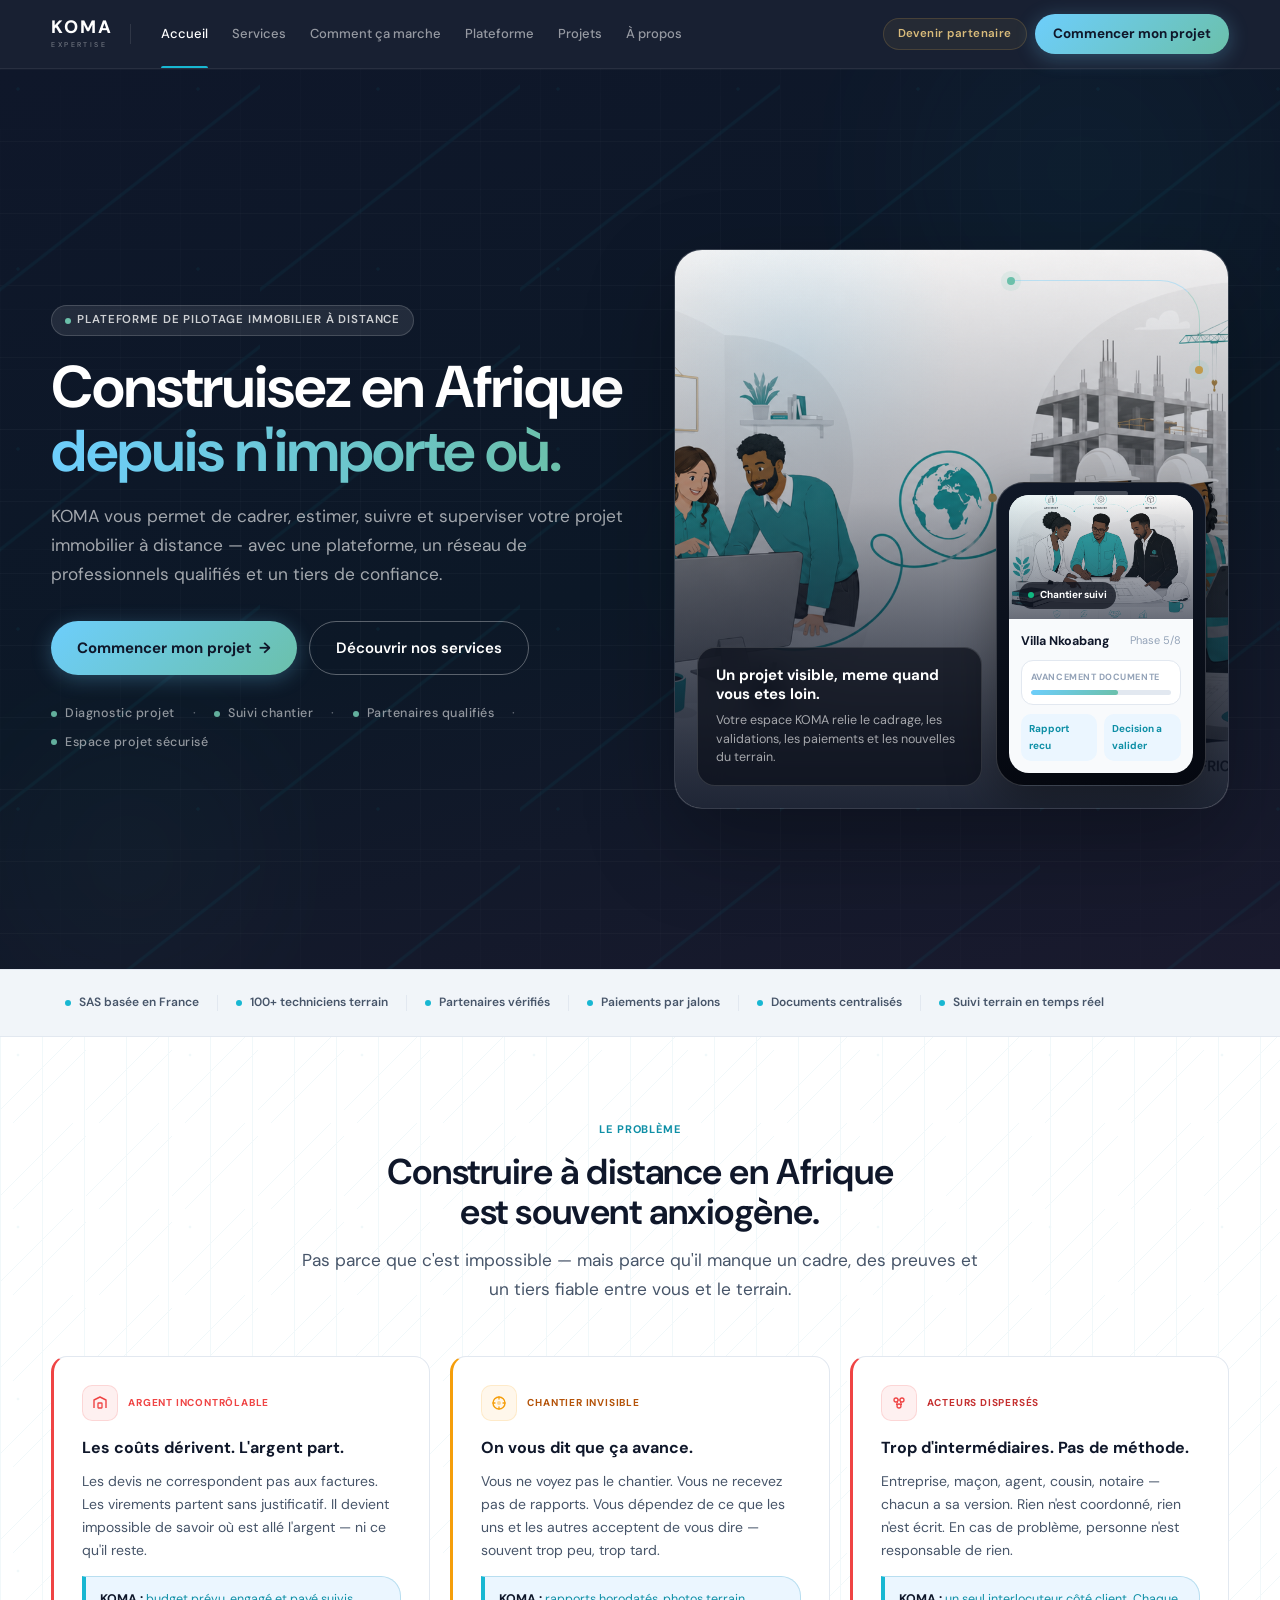
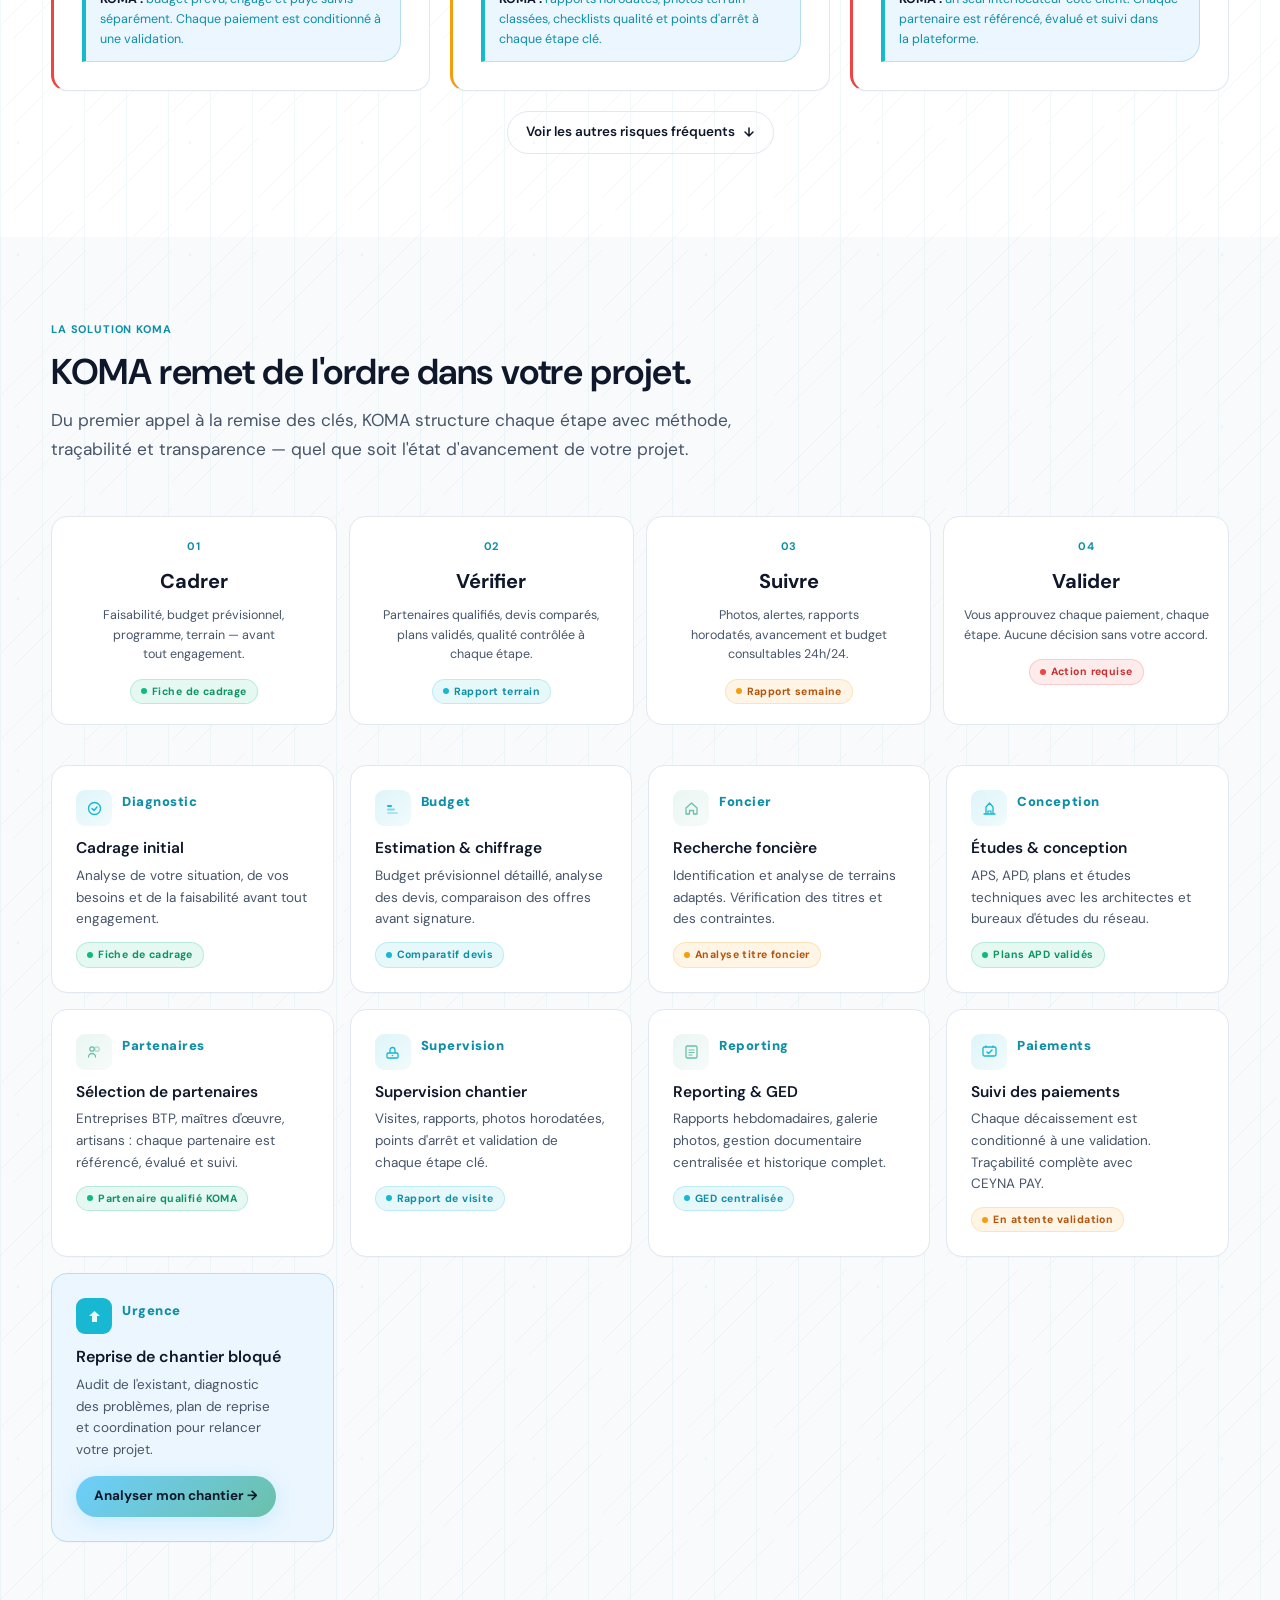
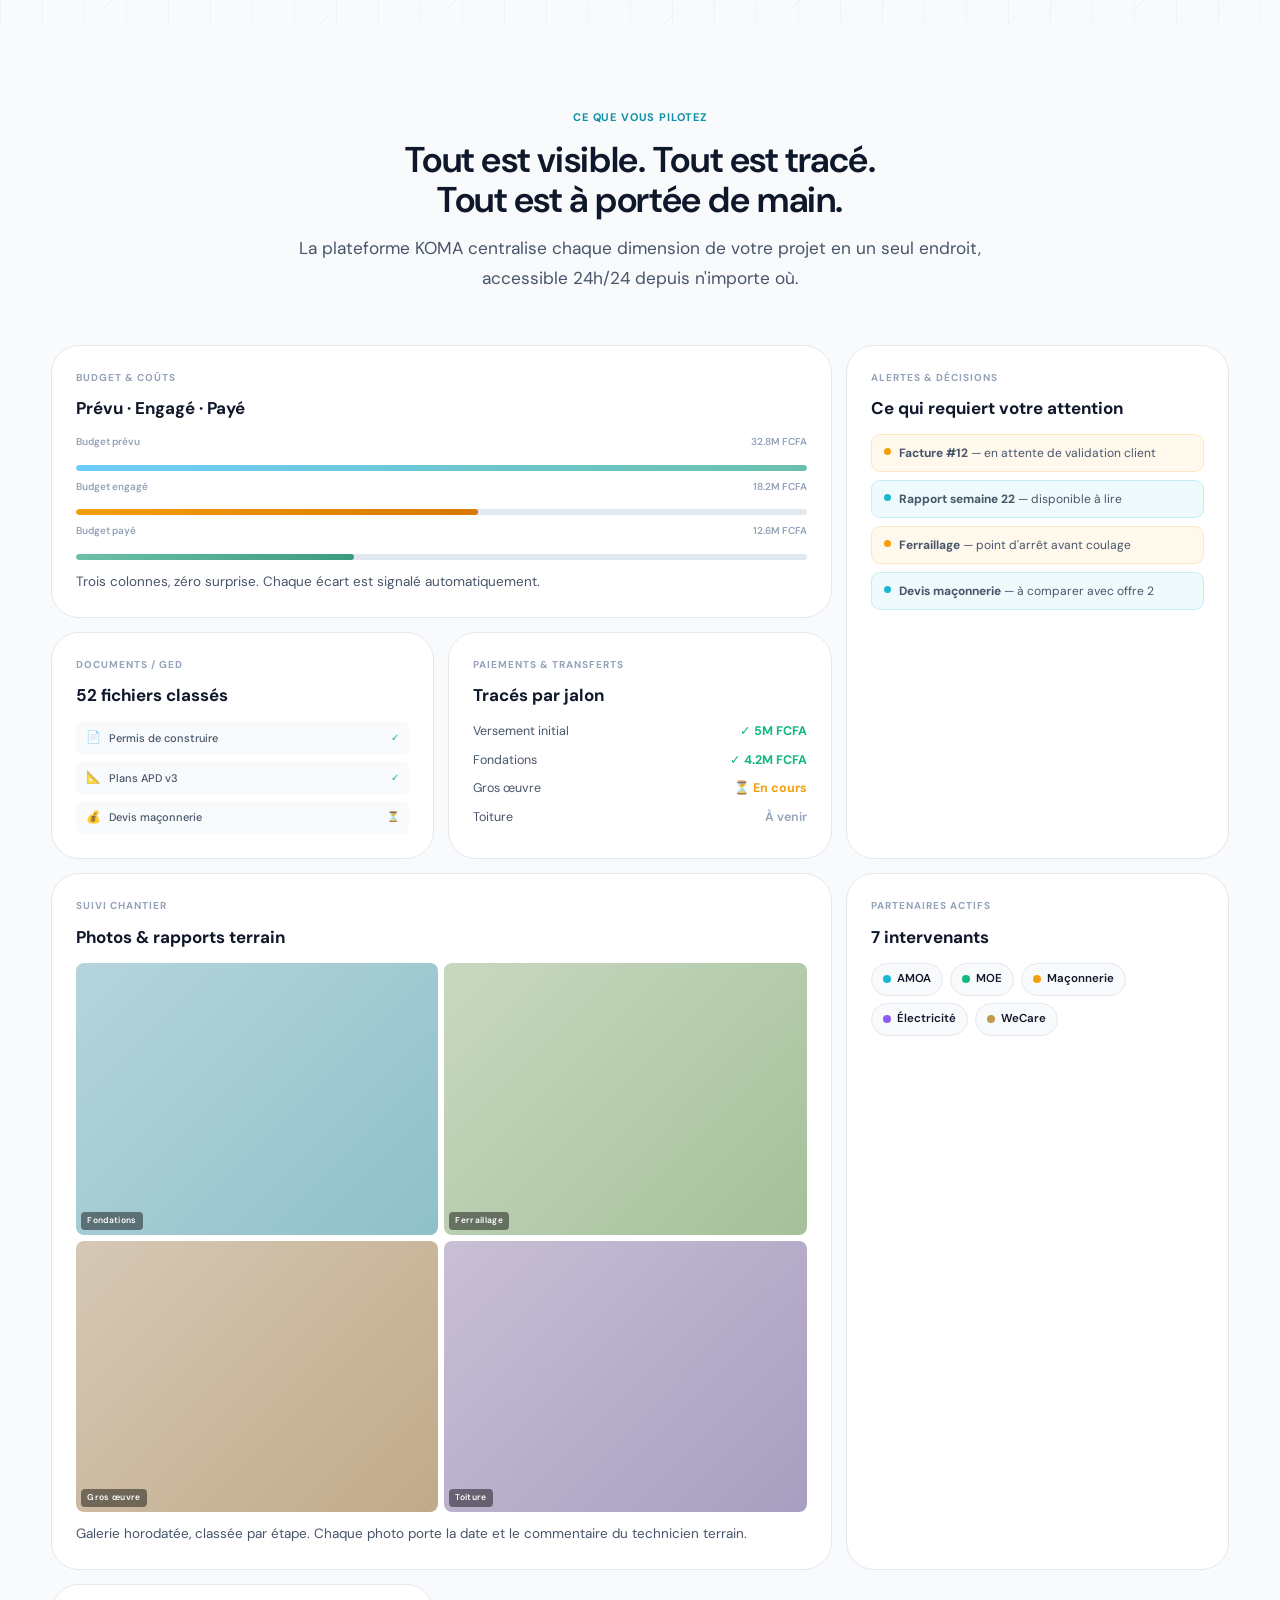
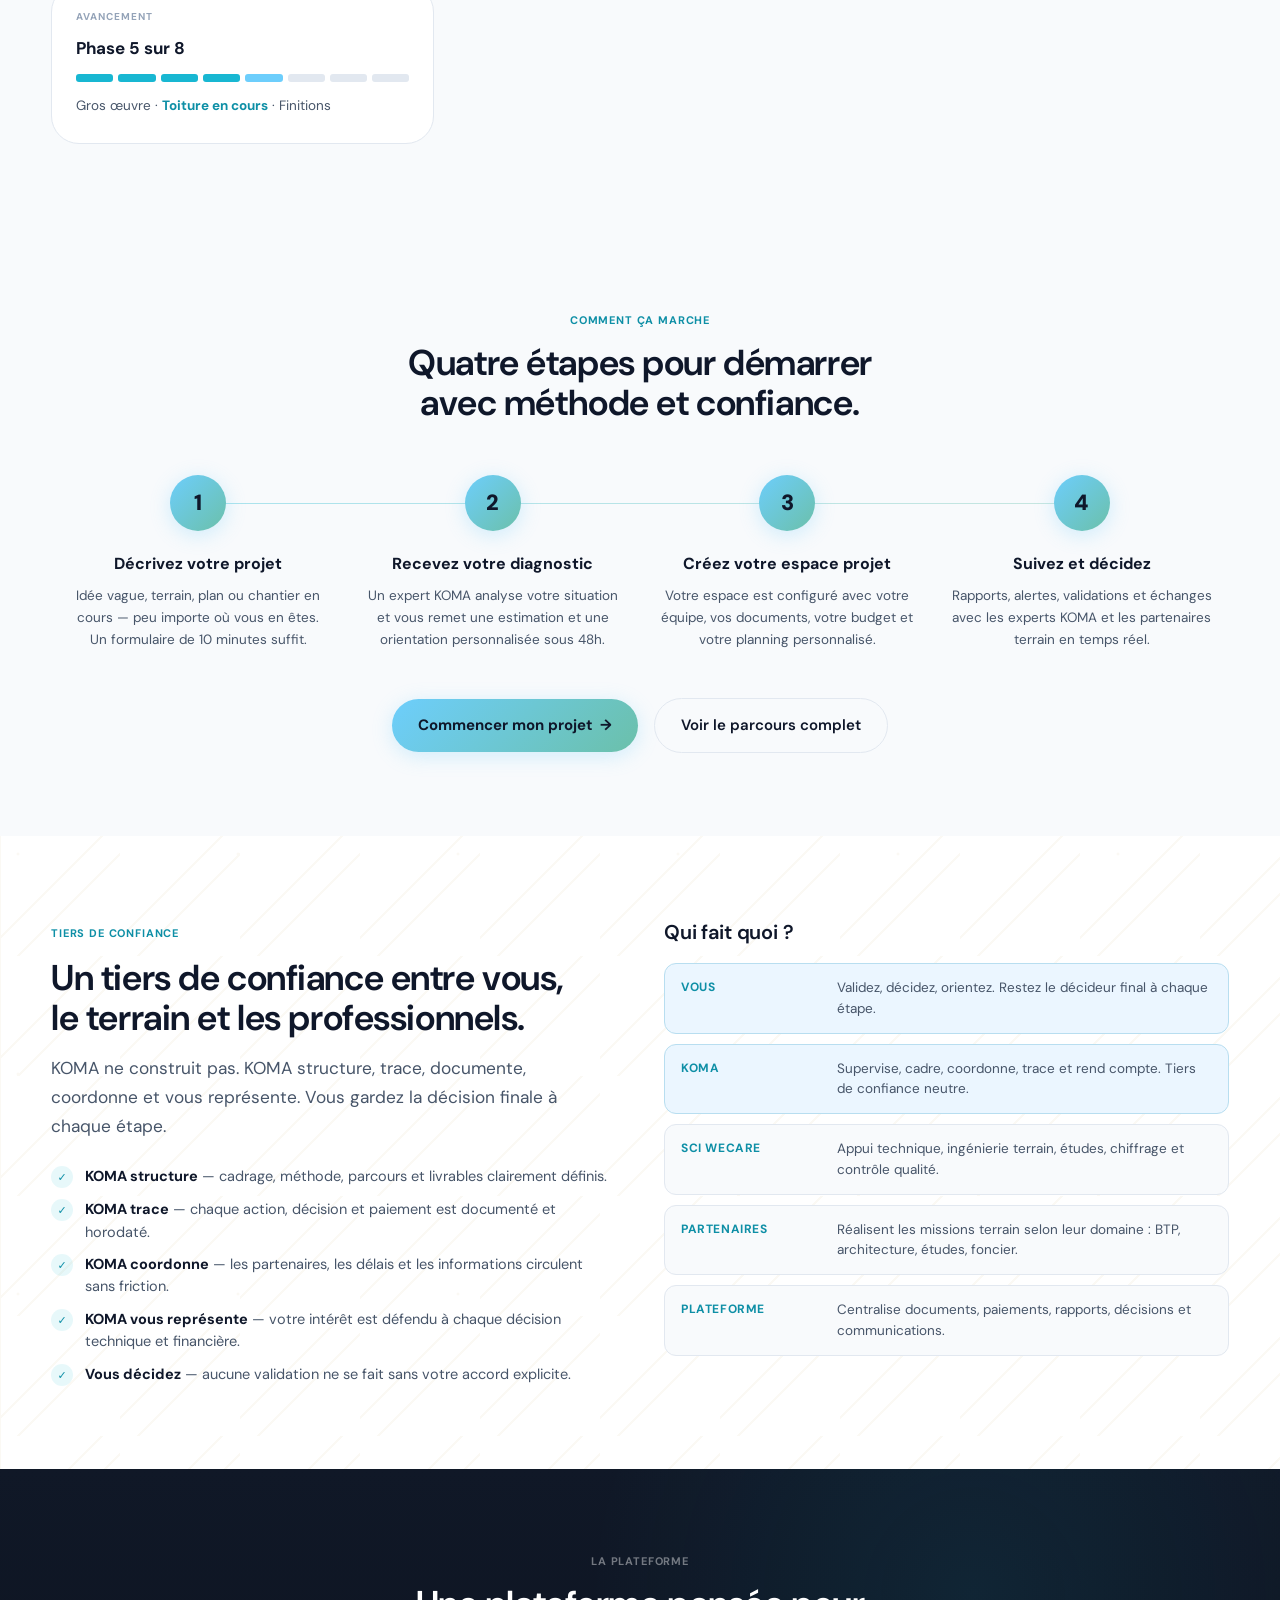
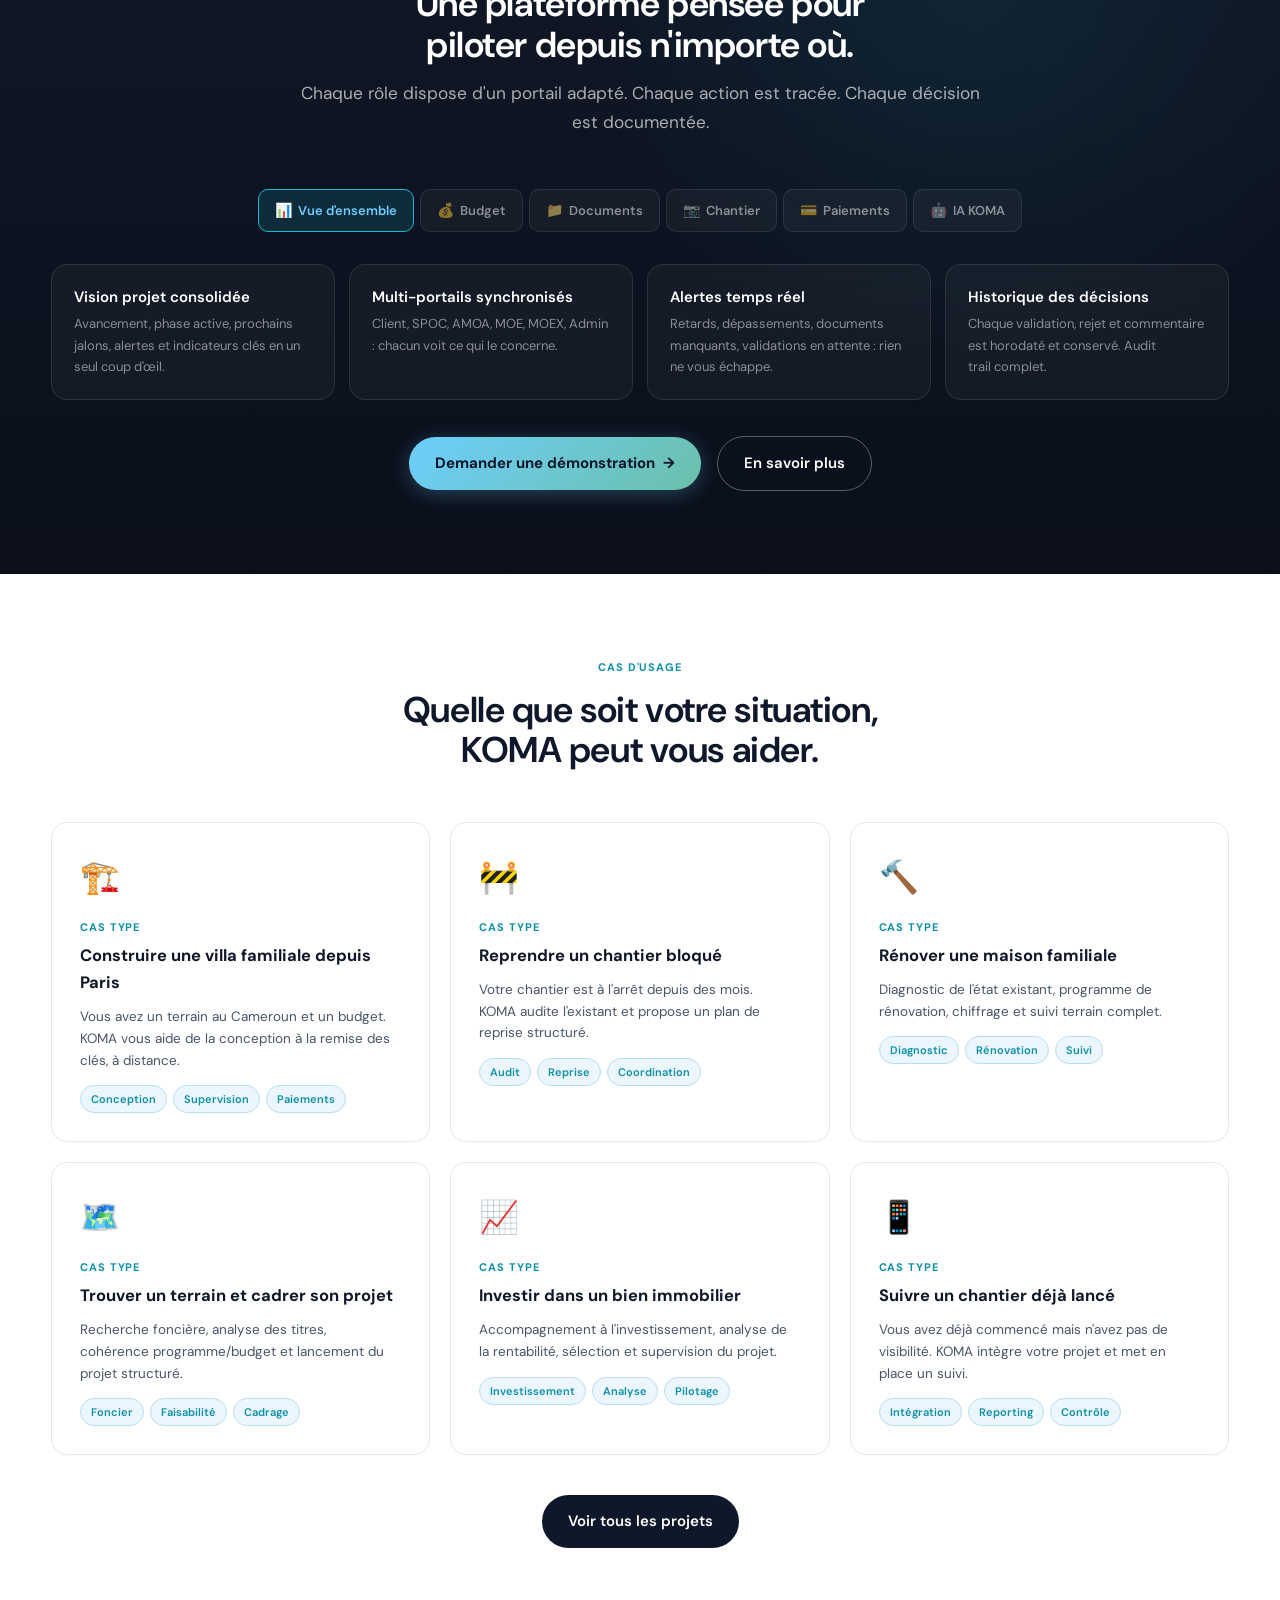
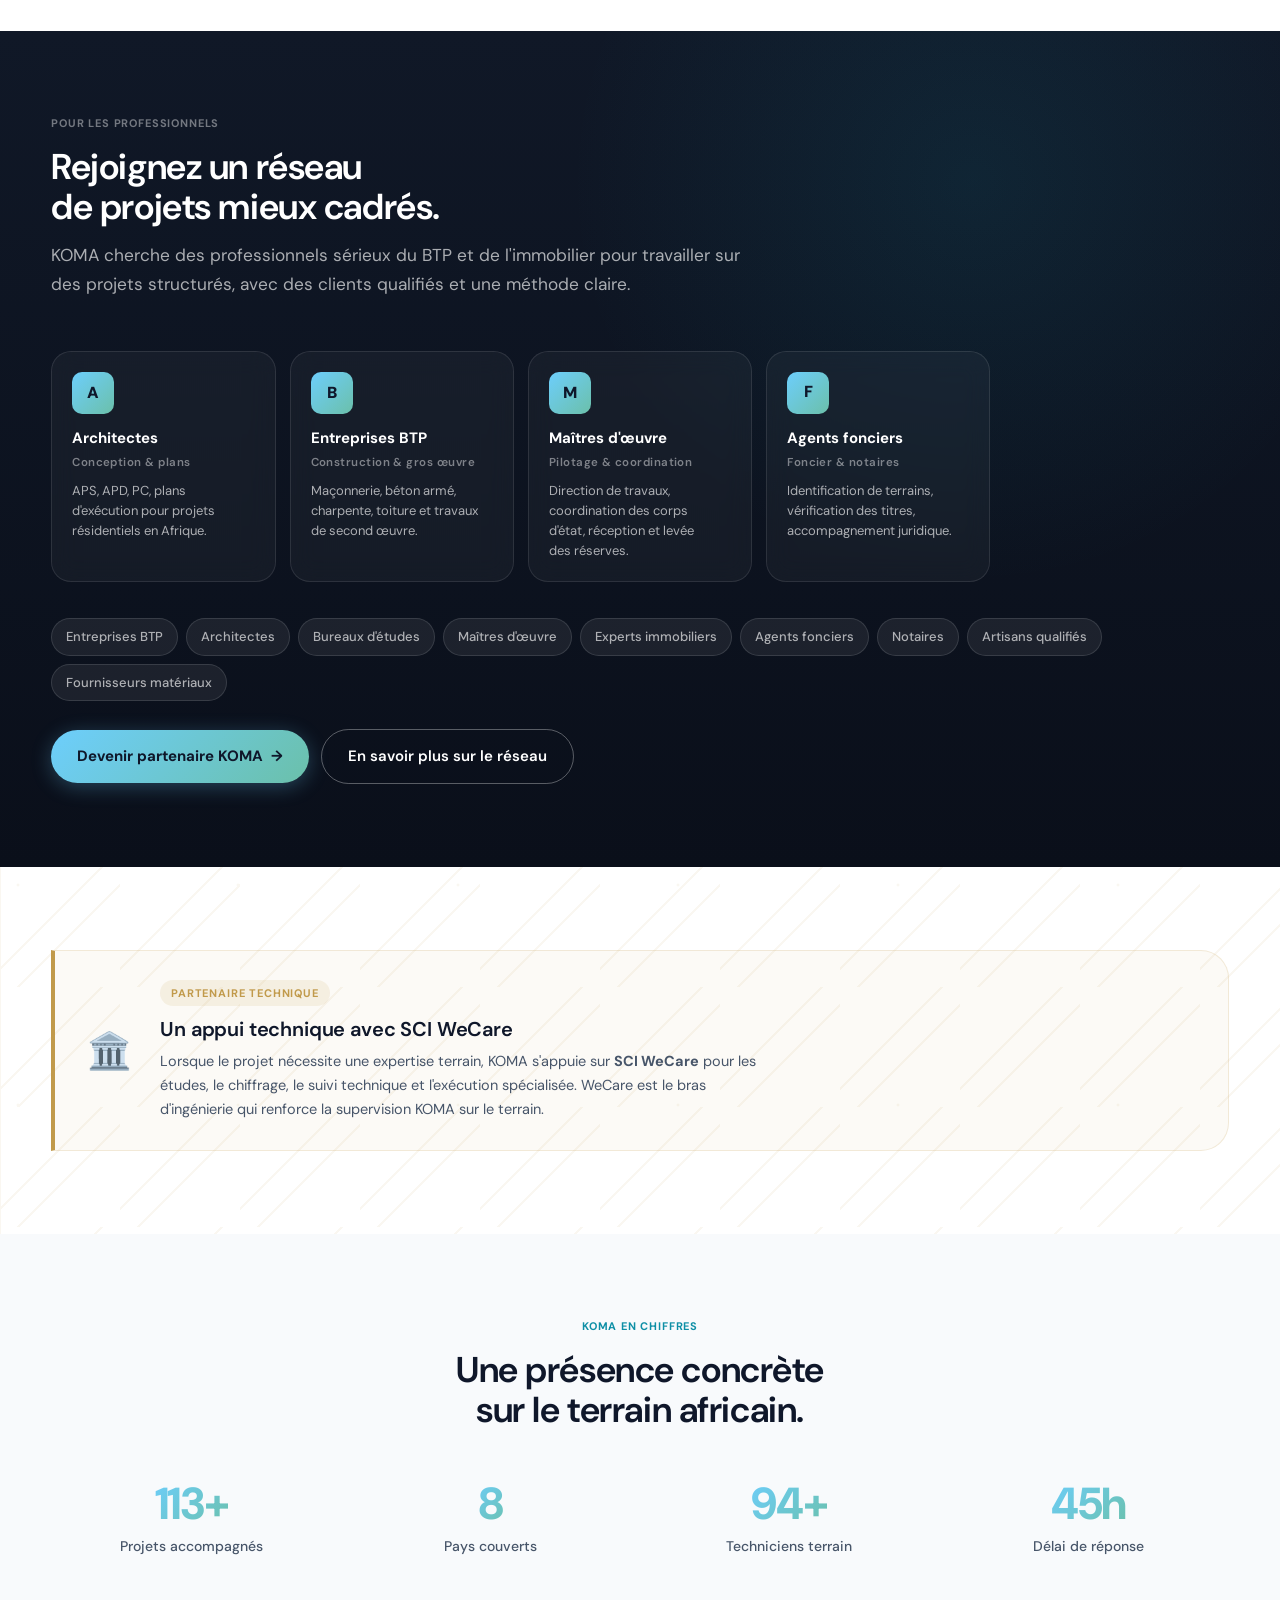
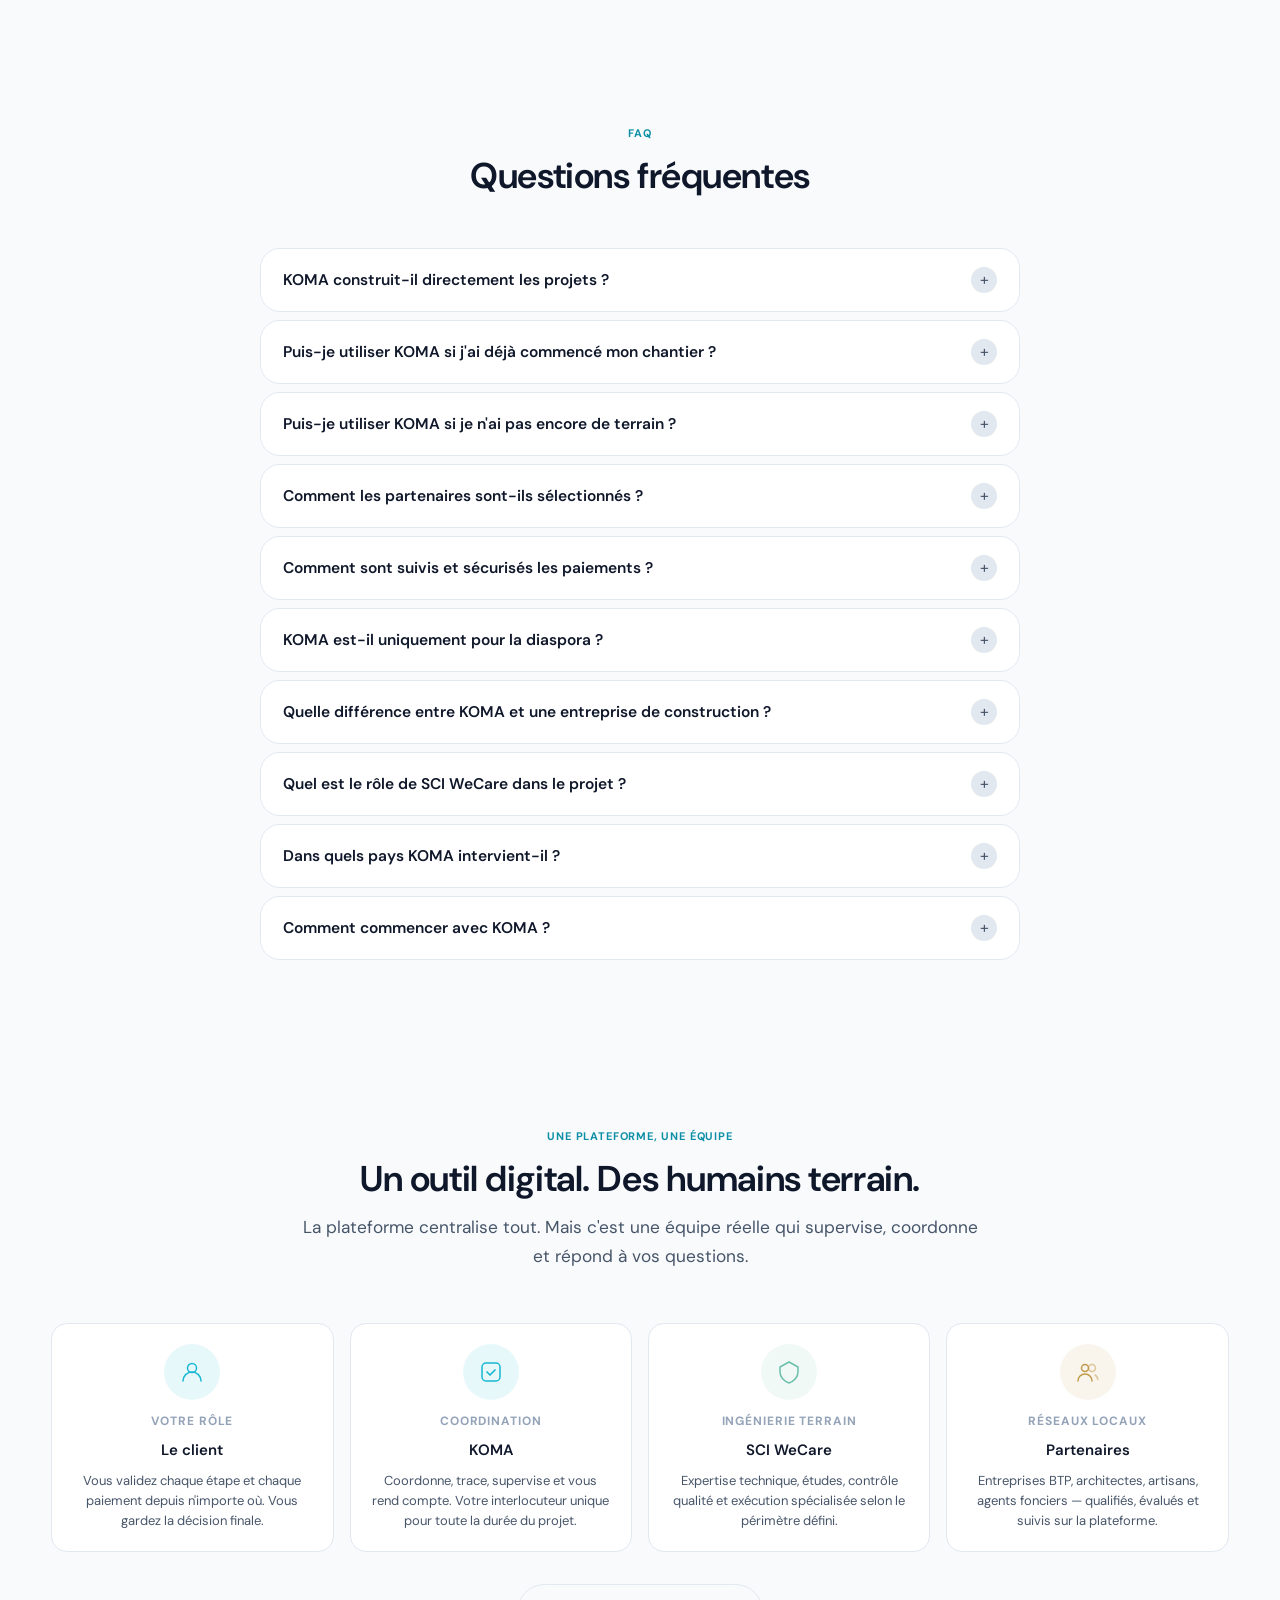
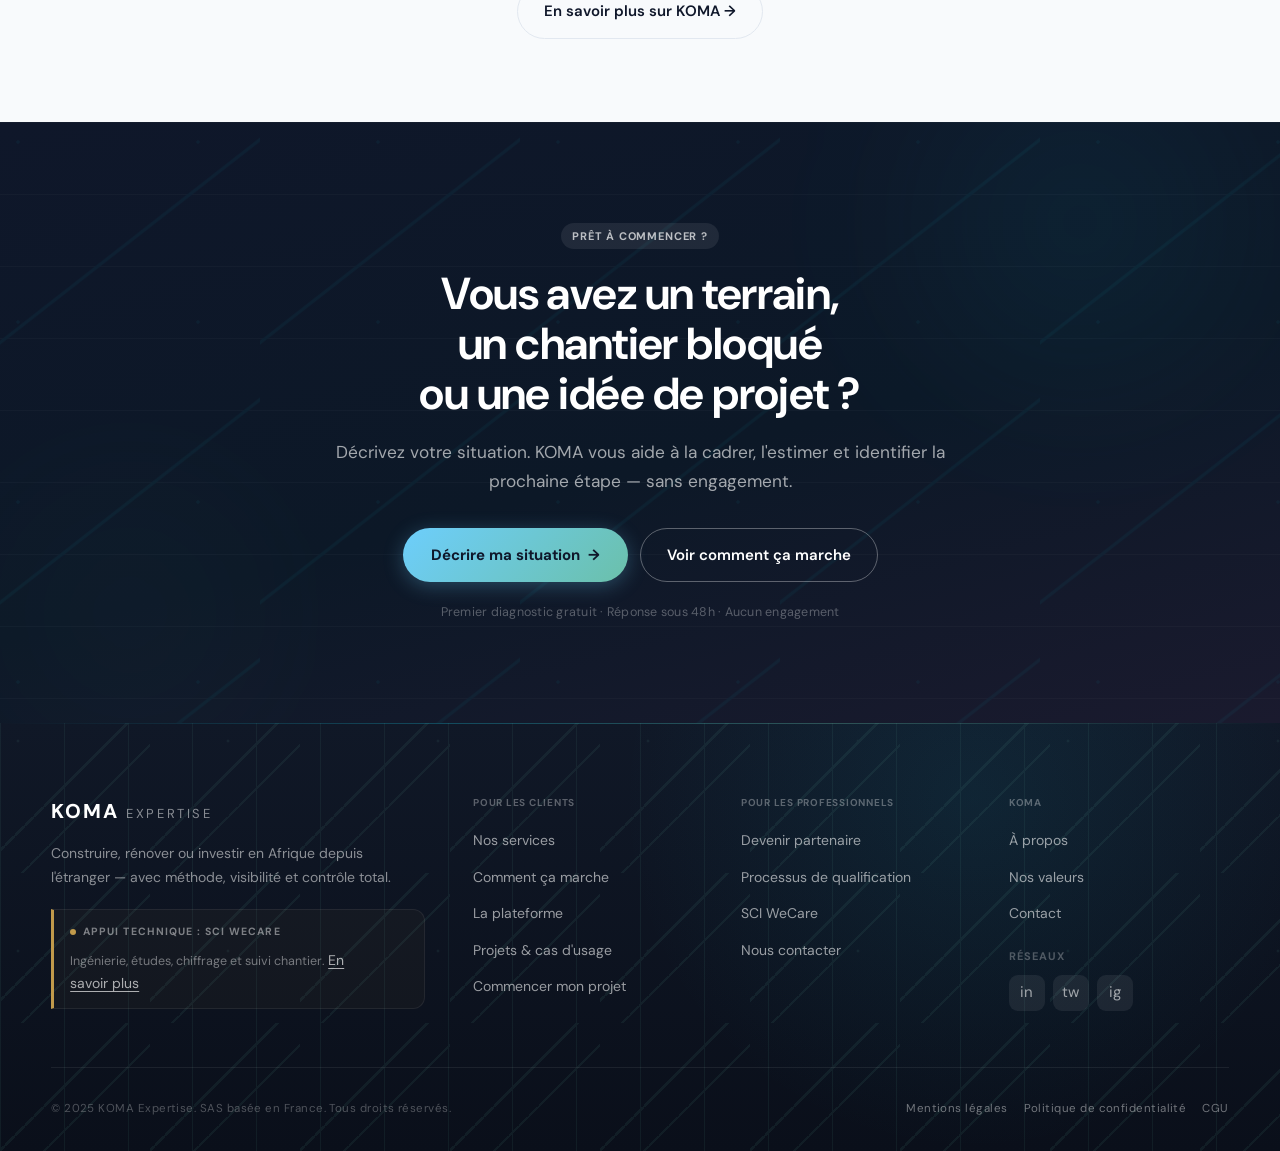
==== commit 605ba400: "design 4" ====
--- a/index.html
+++ b/index.html
@@ -8,7 +8,7 @@
 <link rel="preconnect" href="https://fonts.googleapis.com">
 <link rel="preconnect" href="https://fonts.gstatic.com" crossorigin>
 <link href="https://fonts.googleapis.com/css2?family=DM+Sans:ital,opsz,wght@0,9..40,300;0,9..40,400;0,9..40,500;0,9..40,600;0,9..40,700;0,9..40,800;0,9..40,900&display=swap" rel="stylesheet">
-<link rel="stylesheet" href="styles.css">
+<link rel="stylesheet" href="styles.css?v=premium-refit-2">
 <style>
 /* ─── HERO ─── */
 .hero-section {
@@ -64,6 +64,7 @@
   flex: 1 1 460px; min-width:280px; display:flex; justify-content:center;
   animation: fadeup .9s .2s var(--ease-expo) both;
 }
+.hero-visual > .hero-device { display:none; }
 .hero-device {
   width:100%; max-width:520px;
   background:var(--white); border-radius:22px; overflow:hidden;
@@ -393,7 +394,7 @@
 </div>
 
 <!-- ═══ HERO ═══ -->
-<section class="hero-section" id="accueil" aria-label="Introduction KOMA">
+<section class="hero-section koma-pattern pattern-diaspora" id="accueil" aria-label="Introduction KOMA">
   <div class="hero-bg">
     <div class="hero-orb hero-orb-1"></div>
     <div class="hero-orb hero-orb-2"></div>
@@ -410,13 +411,44 @@
         <a href="contact.html" class="btn btn-cta">Commencer mon projet <span class="arrow">→</span></a>
         <a href="solutions.html" class="btn btn-outline-white">Découvrir nos services</a>
       </div>
-      <p class="hero-proof">
+      <p class="hero-proof proof-strip">
         <span>Diagnostic projet</span> · <span>Suivi chantier</span> · <span>Partenaires qualifiés</span> · <span>Espace projet sécurisé</span>
       </p>
     </div>
 
     <!-- Right — Platform mockup -->
     <div class="hero-visual">
+      <div class="hero-story-media" aria-label="Connexion entre diaspora, plateforme KOMA et chantier en Afrique">
+        <div class="story-photo" role="img" aria-label="Equipe KOMA reliant des porteurs de projet en Europe avec un chantier en Afrique"></div>
+        <div class="story-route" aria-hidden="true"></div>
+        <div class="story-panel">
+          <div class="story-copy">
+            <strong>Un projet visible, meme quand vous etes loin.</strong>
+            <span>Votre espace KOMA relie le cadrage, les validations, les paiements et les nouvelles du terrain.</span>
+          </div>
+          <div class="media-phone-frame">
+            <div class="phone-screen">
+              <div class="phone-video">
+                <span class="live-pill">Chantier suivi</span>
+              </div>
+              <div class="phone-body">
+                <div class="phone-title">
+                  <strong>Villa Nkoabang</strong>
+                  <span>Phase 5/8</span>
+                </div>
+                <div class="phone-status">
+                  <small>Avancement documente</small>
+                  <div class="phone-bar"><span></span></div>
+                </div>
+                <div class="phone-actions">
+                  <span>Rapport recu</span>
+                  <span>Decision a valider</span>
+                </div>
+              </div>
+            </div>
+          </div>
+        </div>
+      </div>
       <div class="hero-device">
         <div class="device-bar">
           <div class="dev-brand">
@@ -523,7 +555,7 @@
 </div>
 
 <!-- ═══ PROBLÈME ═══ -->
-<section id="probleme">
+<section id="probleme" class="koma-pattern pattern-blueprint">
   <div class="container">
     <div class="sec-head centered reveal">
       <span class="label">Le problème</span>
@@ -607,7 +639,7 @@
 </section>
 
 <!-- ═══ SOLUTION ═══ -->
-<section class="sec-alt" id="solution">
+<section class="sec-alt koma-pattern pattern-blueprint" id="solution">
   <div class="container">
     <div class="sec-head reveal">
       <span class="label">La solution KOMA</span>
@@ -858,7 +890,7 @@
 </section>
 
 <!-- ═══ TIERS DE CONFIANCE ═══ -->
-<section id="confiance">
+<section id="confiance" class="koma-pattern pattern-trust">
   <div class="container">
     <div class="trust-grid">
       <div class="reveal">
@@ -1075,7 +1107,7 @@
 </section>
 
 <!-- ═══ SCI WECARE ═══ -->
-<section id="wecare">
+<section id="wecare" class="koma-pattern pattern-wecare">
   <div class="container">
     <div class="wecare-inline reveal">
       <div class="wecare-icon">🏛️</div>
@@ -1247,7 +1279,7 @@
 </section>
 
 <!-- ═══ FINAL CTA ═══ -->
-<section class="final-cta-section" id="commencer">
+<section class="final-cta-section koma-pattern pattern-diaspora" id="commencer">
   <div class="hero-bg" aria-hidden="true">
     <div class="hero-orb hero-orb-1" style="opacity:.6;"></div>
     <div class="hero-orb hero-orb-2" style="opacity:.4;"></div>
--- a/styles.css
+++ b/styles.css
@@ -50,7 +50,7 @@
 
 /* ═══ RESET ═══ */
 *, *::before, *::after { box-sizing: border-box; margin: 0; padding: 0; }
-html { scroll-behavior: smooth; }
+html { scroll-behavior: smooth; overflow-x: hidden; }
 body {
   font-family: var(--f-body);
   color: var(--body);
@@ -59,6 +59,7 @@
   text-rendering: optimizeLegibility;
   font-size: 16px;
   line-height: 1.65;
+  overflow-x: hidden;
 }
 img, svg { max-width: 100%; display: block; }
 a { color: inherit; text-decoration: none; }
@@ -580,6 +581,518 @@
 /* Image performance */
 img { max-width: 100%; display: block; height: auto; }
 
+/* Premium refit: quieter, more human, less generated */
+:root {
+  --sh-xs: 0 1px 2px rgba(15,23,42,.04), 0 6px 18px rgba(15,23,42,.03);
+  --sh-sm: 0 10px 30px rgba(15,23,42,.06);
+  --sh-md: 0 18px 54px rgba(15,23,42,.085);
+  --sh-lg: 0 30px 90px rgba(0,0,0,.18);
+}
+
+body {
+  background:
+    linear-gradient(180deg, rgba(248,250,252,.7), rgba(255,255,255,0) 320px),
+    var(--white);
+}
+
+h1 { font-weight: 650; letter-spacing: -0.018em; }
+h2 { font-weight: 620; letter-spacing: -0.012em; }
+h3 { font-weight: 610; }
+.lead { line-height: 1.68; }
+.label,
+.badge,
+.tag,
+.case-type,
+.proj-type,
+.svc-cat,
+.mod-badge,
+.portal-role,
+.team-role,
+.footer-grid h5 {
+  letter-spacing: .075em;
+}
+
+.card,
+.glass-card,
+.proof-card,
+.team-card,
+.pillar-card {
+  border-radius: 16px;
+}
+
+.card {
+  box-shadow: 0 1px 0 rgba(15,23,42,.02);
+}
+
+.card::before {
+  opacity: .55;
+}
+
+.card:hover,
+.glass-card:hover,
+.proof-card:hover,
+.team-card:hover,
+.pillar-card:hover {
+  transform: translateY(-1px);
+  box-shadow: var(--sh-sm);
+}
+
+.sec-dark,
+.cta-band,
+.final-cta-section,
+.site-footer {
+  background:
+    radial-gradient(circle at 76% 18%, rgba(24,183,210,.09), transparent 34%),
+    linear-gradient(180deg, #101827 0%, #0A0F1A 100%);
+}
+
+.koma-pattern {
+  position: relative;
+  overflow: hidden;
+}
+
+.koma-pattern > .container,
+.koma-pattern > .hero-inner,
+.koma-pattern > .trust-bar-inner {
+  position: relative;
+  z-index: 2;
+}
+
+.koma-pattern::before,
+.site-footer::after {
+  content: "";
+  position: absolute;
+  inset: 0;
+  pointer-events: none;
+  z-index: 0;
+  opacity: .055;
+  background-repeat: repeat;
+  background-size: 120px 120px, 220px 220px, 100% 100%;
+  background-image:
+    linear-gradient(135deg, transparent 0 42%, currentColor 42% 43%, transparent 43% 57%, currentColor 57% 58%, transparent 58%),
+    radial-gradient(circle at 18px 18px, currentColor 1px, transparent 1.8px),
+    linear-gradient(90deg, currentColor 1px, transparent 1px);
+}
+
+.pattern-blueprint,
+.pattern-trust,
+.pattern-diaspora,
+.pattern-wecare,
+.pattern-footer {
+  color: var(--teal-dark);
+}
+
+.pattern-diaspora::before {
+  opacity: .075;
+  background-size: 180px 180px, 260px 260px, 72px 72px;
+  background-image:
+    radial-gradient(circle at 18px 20px, currentColor 1.4px, transparent 2px),
+    linear-gradient(142deg, transparent 0 47%, currentColor 47.4% 47.9%, transparent 48.3%),
+    linear-gradient(rgba(255,255,255,.35) 1px, transparent 1px);
+}
+
+.pattern-blueprint::before {
+  opacity: .05;
+  background-size: 86px 86px, 172px 172px, 42px 42px;
+}
+
+.pattern-trust::before {
+  color: var(--gold);
+  opacity: .055;
+}
+
+.pattern-wecare::before {
+  color: var(--gold);
+  opacity: .07;
+}
+
+.site-footer {
+  overflow: hidden;
+}
+
+.site-footer::after {
+  color: var(--teal-mint);
+  opacity: .08;
+  background-size: 150px 150px, 210px 210px, 64px 64px;
+}
+
+.site-footer > .container {
+  position: relative;
+  z-index: 2;
+}
+
+.section-kicker {
+  display: inline-flex;
+  align-items: center;
+  gap: 9px;
+  color: var(--teal-dark);
+  font-size: 11px;
+  font-weight: 700;
+  letter-spacing: .075em;
+  text-transform: uppercase;
+}
+
+.section-kicker::before {
+  content: "";
+  width: 26px;
+  height: 1px;
+  background: currentColor;
+  opacity: .6;
+}
+
+.proof-strip {
+  display: flex;
+  flex-wrap: wrap;
+  gap: 8px 18px;
+  align-items: center;
+  color: rgba(255,255,255,.55);
+  font-size: 0;
+  font-weight: 560;
+}
+
+.proof-strip span {
+  display: inline-flex;
+  align-items: center;
+  gap: 8px;
+  font-size: 12.5px;
+}
+
+.proof-strip span::before {
+  content: "";
+  width: 6px;
+  height: 6px;
+  border-radius: 999px;
+  background: var(--teal-mint);
+  opacity: .9;
+}
+
+/* Human story hero */
+.hero-story-media {
+  position: relative;
+  width: min(100%, 560px);
+  min-height: 560px;
+  border-radius: 28px;
+  overflow: hidden;
+  background: rgba(255,255,255,.04);
+  border: 1px solid rgba(255,255,255,.12);
+  box-shadow: 0 34px 90px rgba(0,0,0,.28);
+  isolation: isolate;
+}
+
+.hero-story-media::before {
+  content: "";
+  position: absolute;
+  inset: 0;
+  background:
+    linear-gradient(180deg, rgba(15,23,42,.02), rgba(15,23,42,.72)),
+    radial-gradient(circle at 22% 18%, rgba(109,206,252,.16), transparent 26%);
+  z-index: 1;
+}
+
+.story-photo {
+  position: absolute;
+  inset: 0;
+  background:
+    linear-gradient(180deg, transparent 45%, rgba(10,15,26,.75)),
+    url("Collaboration mondiale Europe et Afrique.png") center / cover no-repeat;
+  transform: scale(1.02);
+}
+
+.story-panel {
+  position: absolute;
+  left: 22px;
+  right: 22px;
+  bottom: 22px;
+  z-index: 3;
+  display: grid;
+  grid-template-columns: 1fr 210px;
+  gap: 14px;
+  align-items: end;
+}
+
+.story-copy {
+  padding: 18px;
+  border-radius: 18px;
+  background: rgba(10,15,26,.72);
+  border: 1px solid rgba(255,255,255,.14);
+  backdrop-filter: blur(14px);
+}
+
+.story-copy strong {
+  display: block;
+  color: #fff;
+  font-size: 15px;
+  line-height: 1.25;
+  margin-bottom: 7px;
+}
+
+.story-copy span {
+  display: block;
+  color: rgba(255,255,255,.62);
+  font-size: 12.5px;
+  line-height: 1.5;
+}
+
+.media-phone-frame {
+  position: relative;
+  min-height: 300px;
+  border-radius: 28px;
+  padding: 12px;
+  background: linear-gradient(180deg, #101827, #050810);
+  border: 1px solid rgba(255,255,255,.18);
+  box-shadow: 0 18px 48px rgba(0,0,0,.36);
+}
+
+.media-phone-frame::before {
+  content: "";
+  position: absolute;
+  top: 8px;
+  left: 50%;
+  width: 54px;
+  height: 5px;
+  border-radius: 999px;
+  transform: translateX(-50%);
+  background: rgba(255,255,255,.22);
+}
+
+.phone-screen {
+  height: 100%;
+  min-height: 276px;
+  border-radius: 20px;
+  overflow: hidden;
+  background: #f8fafc;
+  display: flex;
+  flex-direction: column;
+}
+
+.phone-video {
+  position: relative;
+  min-height: 124px;
+  background:
+    linear-gradient(180deg, rgba(15,23,42,0), rgba(15,23,42,.62)),
+    url("Coordination chantier.png") center / cover no-repeat;
+}
+
+.phone-video::after {
+  content: "";
+  position: absolute;
+  inset: 0;
+  background: linear-gradient(135deg, rgba(24,183,210,.08), transparent 42%);
+}
+
+.live-pill {
+  position: absolute;
+  left: 10px;
+  bottom: 10px;
+  z-index: 2;
+  display: inline-flex;
+  align-items: center;
+  gap: 6px;
+  padding: 5px 9px;
+  border-radius: 999px;
+  background: rgba(10,15,26,.72);
+  color: #fff;
+  font-size: 10px;
+  font-weight: 700;
+}
+
+.live-pill::before {
+  content: "";
+  width: 6px;
+  height: 6px;
+  border-radius: 999px;
+  background: var(--success);
+}
+
+.phone-body {
+  padding: 12px;
+  display: grid;
+  gap: 9px;
+}
+
+.phone-title {
+  display: flex;
+  justify-content: space-between;
+  gap: 10px;
+  font-size: 11px;
+  color: var(--stone);
+}
+
+.phone-title strong {
+  color: var(--ink);
+  font-size: 12.5px;
+}
+
+.phone-status {
+  padding: 9px;
+  border-radius: 12px;
+  background: #fff;
+  border: 1px solid var(--rule);
+}
+
+.phone-status small {
+  display: block;
+  color: var(--stone);
+  font-size: 9px;
+  font-weight: 700;
+  text-transform: uppercase;
+  letter-spacing: .06em;
+  margin-bottom: 5px;
+}
+
+.phone-bar {
+  height: 5px;
+  border-radius: 999px;
+  background: var(--rule);
+  overflow: hidden;
+}
+
+.phone-bar span {
+  display: block;
+  width: 62%;
+  height: 100%;
+  border-radius: inherit;
+  background: var(--grad-cta);
+}
+
+.phone-actions {
+  display: grid;
+  grid-template-columns: 1fr 1fr;
+  gap: 7px;
+}
+
+.phone-actions span {
+  padding: 7px 8px;
+  border-radius: 10px;
+  background: var(--teal-pale);
+  color: var(--teal-dark);
+  font-size: 10px;
+  font-weight: 700;
+}
+
+.story-route {
+  position: absolute;
+  inset: 30px 28px auto auto;
+  z-index: 2;
+  width: 190px;
+  height: 92px;
+  border-top: 1px solid rgba(109,206,252,.38);
+  border-right: 1px solid rgba(107,192,170,.38);
+  border-radius: 0 40px 0 0;
+}
+
+.story-route::before,
+.story-route::after {
+  content: "";
+  position: absolute;
+  width: 8px;
+  height: 8px;
+  border-radius: 999px;
+  background: var(--teal-mint);
+  box-shadow: 0 0 0 6px rgba(107,192,170,.12);
+}
+
+.story-route::before { left: -3px; top: -4px; }
+.story-route::after { right: -4px; bottom: -2px; background: var(--gold); }
+
+.hero-visual > .hero-device {
+  display: none;
+}
+
+/* Secondary page refinement */
+.page-hero-dark,
+.pf-hero,
+.ptn-hero,
+.pj-hero,
+.page-hero-light,
+.manifesto-hero,
+.contact-hero,
+.wecare-section-full {
+  position: relative;
+  overflow: hidden;
+}
+
+.page-hero-dark::before,
+.pf-hero::before,
+.ptn-hero::before,
+.pj-hero::before,
+.page-hero-light::before,
+.manifesto-hero::before,
+.contact-hero::before {
+  content: "";
+  position: absolute;
+  inset: 0;
+  pointer-events: none;
+  opacity: .055;
+  color: var(--teal-dark);
+  background-size: 90px 90px, 180px 180px;
+  background-image:
+    linear-gradient(135deg, transparent 0 48%, currentColor 48.5% 49%, transparent 49.5%),
+    radial-gradient(circle at 20px 20px, currentColor 1px, transparent 2px);
+}
+
+.page-hero-dark::before,
+.pf-hero::before,
+.ptn-hero::before {
+  color: var(--teal-mint);
+  opacity: .075;
+}
+
+.ptn-hero::before,
+.wecare-section-full::before {
+  color: var(--gold);
+}
+
+.page-hero-dark .orb1,
+.page-hero-dark .orb2,
+.pf-hero .orb1,
+.pf-hero .orb2,
+.ptn-hero .orb1,
+.ptn-hero .orb2,
+.hero-orb {
+  opacity: .42;
+  filter: blur(84px);
+}
+
+.proj-thumb {
+  filter: saturate(.82);
+}
+
+.proj-thumb::after {
+  content: "";
+  position: absolute;
+  inset: 0;
+  background:
+    linear-gradient(180deg, transparent, rgba(15,23,42,.5)),
+    repeating-linear-gradient(135deg, rgba(255,255,255,.08) 0 1px, transparent 1px 14px);
+  opacity: .55;
+}
+
+.proj-thumb > * {
+  position: relative;
+  z-index: 2;
+}
+
+@media(max-width:768px) {
+  h1 { letter-spacing: -0.012em; }
+  .hero-story-media { min-height: 520px; border-radius: 22px; }
+  .story-panel {
+    grid-template-columns: 1fr;
+    left: 14px;
+    right: 14px;
+    bottom: 14px;
+  }
+  .media-phone-frame {
+    min-height: 246px;
+    max-width: 210px;
+    justify-self: end;
+  }
+  .phone-screen { min-height: 222px; }
+  .phone-video { min-height: 92px; }
+  .story-copy { padding: 14px; }
+  .proof-strip { font-size: 12px; gap: 8px 12px; }
+}
+
 /* ═══ RESPONSIVE ═══ */
 @media(max-width:1024px) {
   .g-3,.g-4 { grid-template-columns: 1fr 1fr; }
